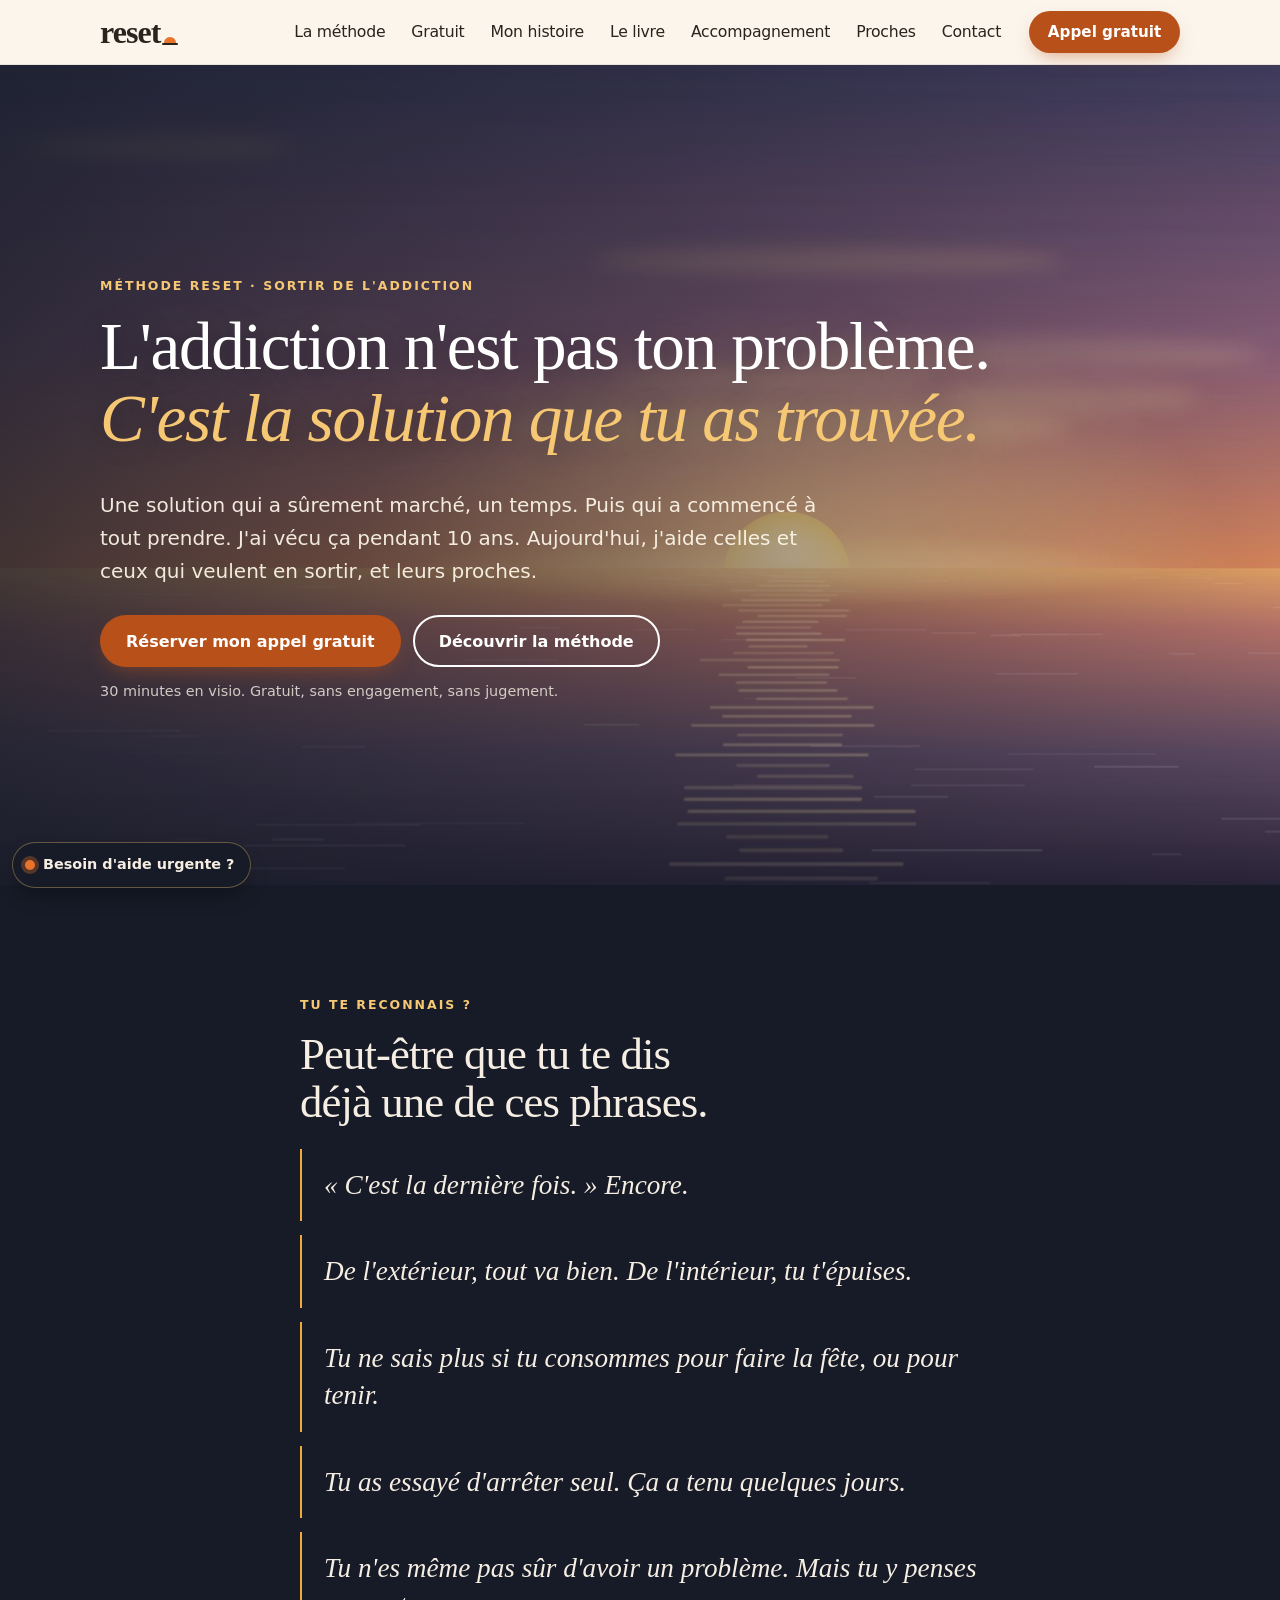
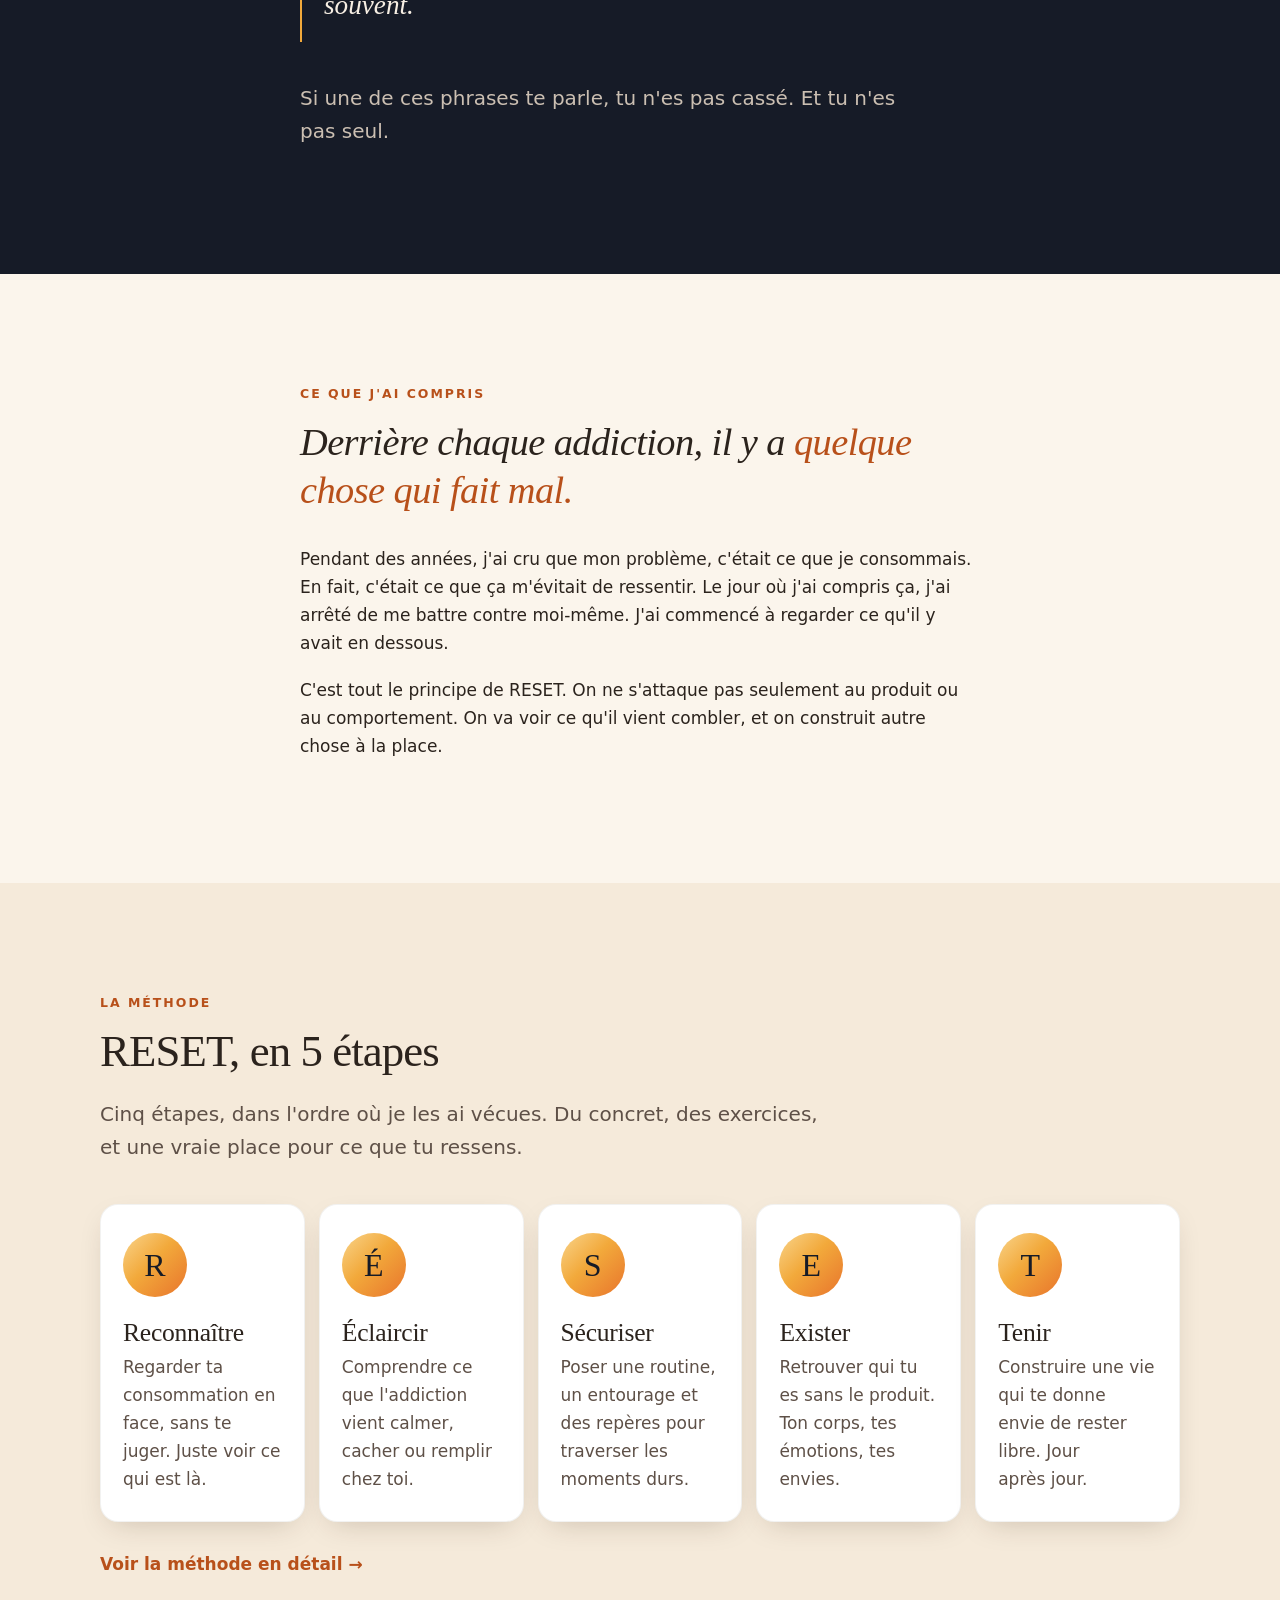
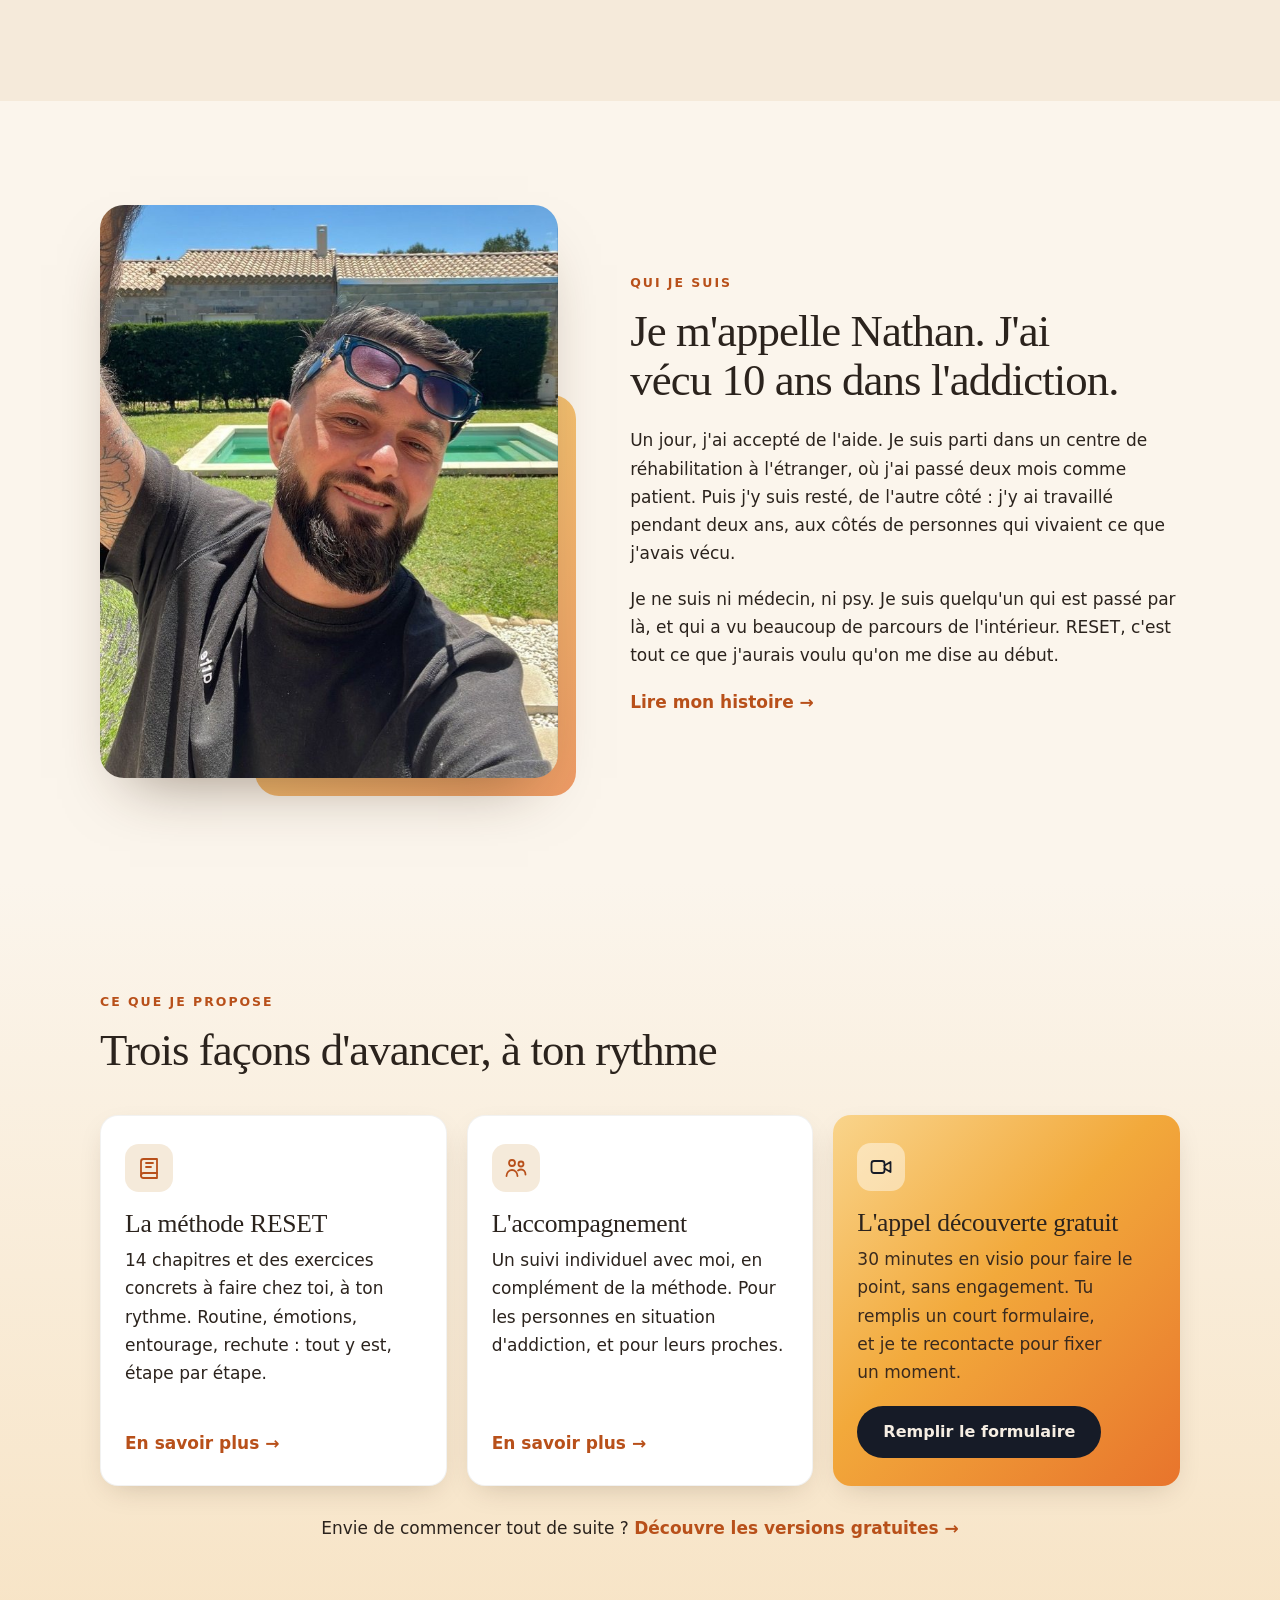
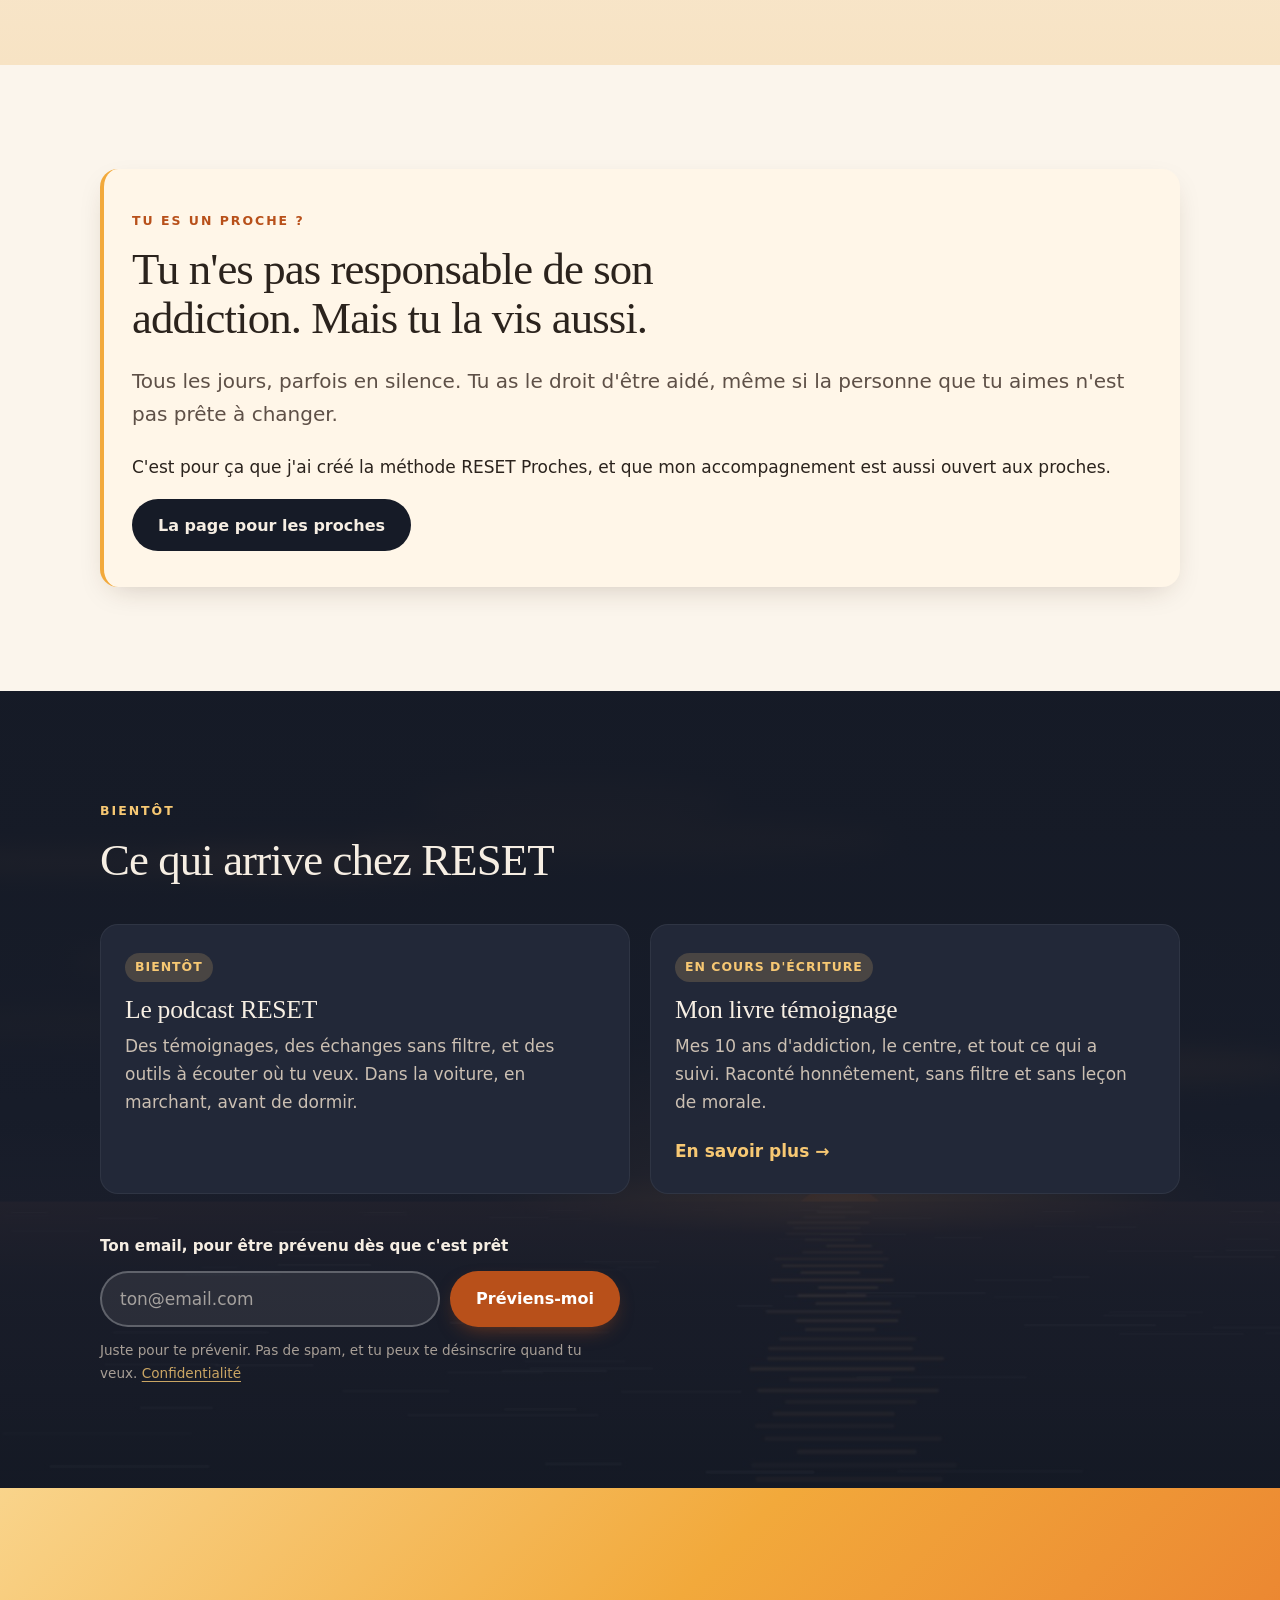
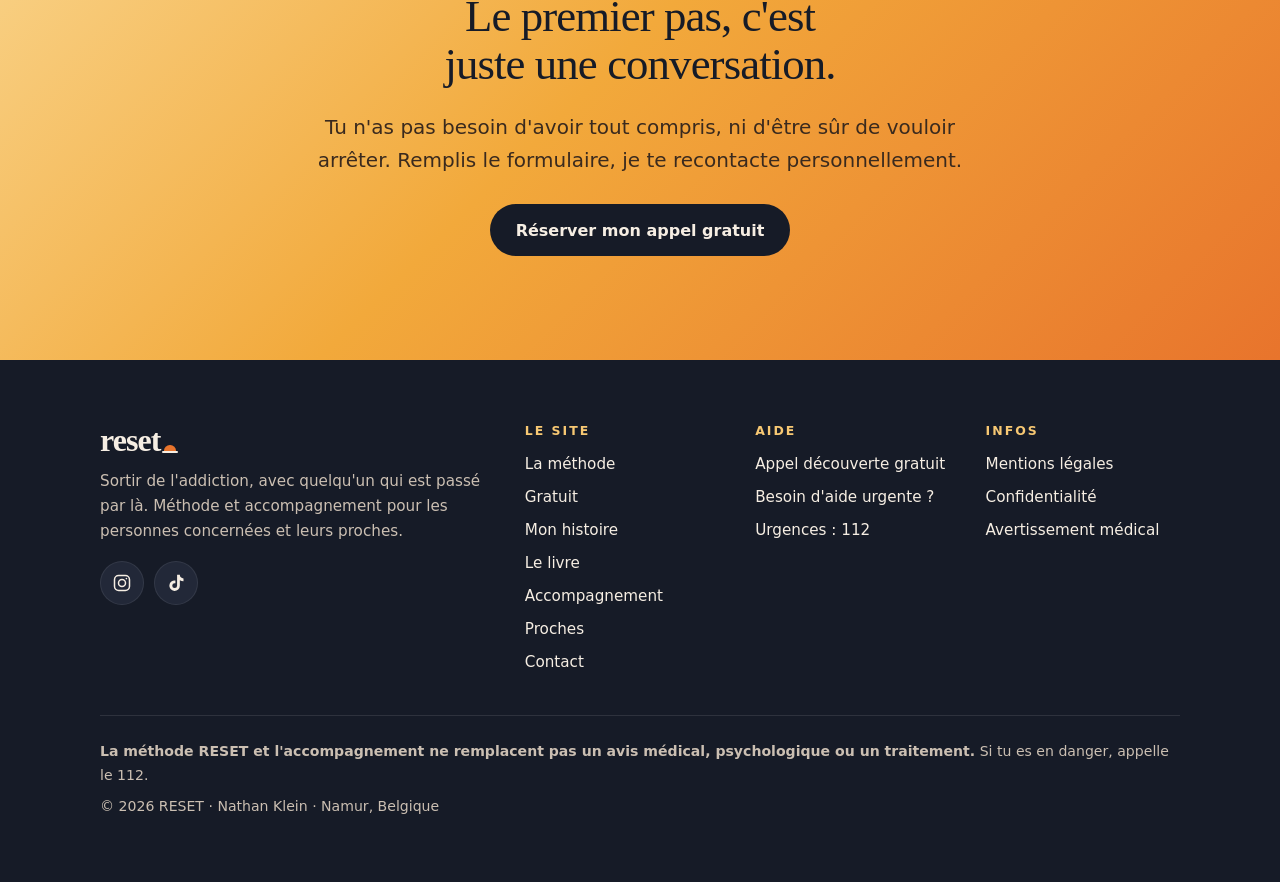
==== index.html @ cf719e4c "Session privée : visio, gratuit et communauté WhatsApp - Badges rassurants : en visio, 100 % gratuit" ====
<!doctype html>
<html lang="fr">
<head>
  <meta charset="utf-8">
  <meta name="viewport" content="width=device-width, initial-scale=1">
  <title>RESET | Sortir de l'addiction avec quelqu'un qui est passé par là</title>
  <meta name="description" content="RESET, une méthode concrète et humaine en 5 étapes pour sortir de l'addiction ou reprendre le contrôle. Accompagnement individuel en Belgique et en visio. Appel découverte gratuit.">
  <link rel="canonical" href="https://resetlibre.be/">
  <link rel="alternate" hreflang="fr" href="https://resetlibre.be/">
  <!-- Version anglaise plus tard : <link rel="alternate" hreflang="en" href="https://resetlibre.be/en/"> -->
  <meta property="og:type" content="website">
  <meta property="og:locale" content="fr_BE">
  <meta property="og:site_name" content="RESET">
  <meta property="og:title" content="RESET | Sortir de l'addiction avec quelqu'un qui est passé par là">
  <meta property="og:description" content="RESET, une méthode concrète et humaine en 5 étapes pour sortir de l'addiction ou reprendre le contrôle. Accompagnement individuel en Belgique et en visio. Appel découverte gratuit.">
  <meta property="og:url" content="https://resetlibre.be/">
  <meta property="og:image" content="https://resetlibre.be/assets/img/og-image.jpg">
  <meta name="twitter:card" content="summary_large_image">
  <meta name="theme-color" content="#161B27">
  <link rel="icon" href="/assets/img/favicon.svg" type="image/svg+xml">
  <link rel="preload" href="/assets/fonts/fraunces-latin-full-normal.woff2" as="font" type="font/woff2" crossorigin>
  <link rel="stylesheet" href="/assets/css/style.css">
  <script type="application/ld+json">{"@context": "https://schema.org", "@type": "ProfessionalService", "name": "RESET", "description": "Méthode et accompagnement pour sortir de l'addiction, pour les personnes concernées et leurs proches.", "url": "https://resetlibre.be/", "image": "https://resetlibre.be/assets/img/og-image.jpg", "areaServed": "BE", "founder": {"@type": "Person", "name": "Nathan"}, "sameAs": ["https://www.instagram.com/reset.libre/", "https://www.tiktok.com/@reset.libre"]}</script>
</head>
<body>
<a class="skip-link" href="#contenu">Aller au contenu</a>
<header class="site-header">
  <div class="container header-inner">
    <a class="logo" href="/" aria-label="RESET, retour à l'accueil"><span class="logo-word">reset</span><span class="logo-sun" aria-hidden="true"></span></a>
    <button class="nav-toggle" type="button" aria-expanded="false" aria-controls="menu"><span class="nav-toggle-bar"></span><span class="sr-only">Ouvrir le menu</span></button>
    <nav id="menu" class="site-nav" aria-label="Menu principal">
      <ul>
        <li><a href="/methode/">La méthode</a></li>
        <li><a href="/gratuit/">Gratuit</a></li>
        <li><a href="/mon-histoire/">Mon histoire</a></li>
        <li><a href="/livre/">Le livre</a></li>
        <li><a href="/accompagnement/">Accompagnement</a></li>
        <li><a href="/proches/">Proches</a></li>
        <li><a href="/contact/">Contact</a></li>
      </ul>
      <a class="btn btn-primary btn-sm" href="https://tally.so/r/44M0qY" target="_blank" rel="noopener">Appel gratuit</a>
    </nav>
  </div>
</header>
<main id="contenu">
<section class="hero">
  <div class="container">
    <span class="eyebrow">Méthode RESET · Sortir de l'addiction</span>
    <h1>L'addiction n'est pas ton problème. <em>C'est la solution que tu as trouvée.</em></h1>
    <p class="lead">Une solution qui a sûrement marché, un temps. Puis qui a commencé à tout prendre. J'ai vécu ça pendant 10 ans. Aujourd'hui, j'aide celles et ceux qui veulent en sortir, et leurs proches.</p>
    <div class="btn-row">
      <a class="btn btn-primary" href="https://tally.so/r/44M0qY" target="_blank" rel="noopener">Réserver mon appel gratuit</a>
      <a class="btn btn-ghost" href="/methode/">Découvrir la méthode</a>
    </div>
    <p class="btn-note">30 minutes en visio. Gratuit, sans engagement, sans jugement.</p>
  </div>
</section>

<!-- SESSION PRIVÉE (temporaire) : se masque toute seule après la date indiquée dans data-expires -->
<section class="section event" id="session-privee" data-expires="2026-10-08T23:00:00+02:00">
  <div class="container event-inner">
    <div class="event-date">
      <span class="event-day">Jeudi</span>
      <span class="event-num">8</span>
      <span class="event-month">octobre</span>
      <span class="event-hour">20h</span>
    </div>
    <div>
      <span class="eyebrow">Session privée RESET</span>
      <h2>Une soirée pour parler vrai de l'addiction.</h2>
      <p class="lead">Je t'invite à une session privée, en visio. Je te raconte mon histoire, sans filtre, et je te présente les grandes lignes de la méthode RESET.</p>
      <ul class="event-perks" aria-label="Infos pratiques">
        <li>En visio</li>
        <li>100 % gratuit</li>
        <li>Caméra pas obligatoire</li>
        <li>Pas obligé de parler</li>
        <li>Aucune carte bancaire</li>
      </ul>
      <ul class="check-list">
        <li>Mon parcours : 10 ans d'addiction, et le chemin pour en sortir</li>
        <li>Les grandes lignes de la méthode RESET</li>
        <li>Des témoignages</li>
        <li>Un temps de questions-réponses : tu demandes ce que tu veux</li>
      </ul>
      <p class="event-for">Pour les personnes en situation d'addiction, ou qui se posent des questions sur leur consommation.</p>
      <div class="btn-row"><a class="btn btn-primary" href="https://tally.so/r/81Oz7Y" target="_blank" rel="noopener">Je m'inscris à la session</a></div>
      <p class="btn-note">Dès ton inscription, tu reçois toutes les infos par email, avec le lien pour rejoindre la communauté WhatsApp RESET.</p>
      <p class="event-whatsapp"><strong>Important :</strong> rejoins la communauté WhatsApp. C'est là que tout se passe, pour ne rien manquer de la session.</p>
    </div>
  </div>
</section>

<section class="section section--dark">
  <div class="container narrow">
    <span class="eyebrow">Tu te reconnais ?</span>
    <h2>Peut-être que tu te dis déjà une de ces phrases.</h2>
    <ul class="echoes">
      <li>« C'est la dernière fois. » Encore.</li>
      <li>De l'extérieur, tout va bien. De l'intérieur, tu t'épuises.</li>
      <li>Tu ne sais plus si tu consommes pour faire la fête, ou pour tenir.</li>
      <li>Tu as essayé d'arrêter seul. Ça a tenu quelques jours.</li>
      <li>Tu n'es même pas sûr d'avoir un problème. Mais tu y penses souvent.</li>
    </ul>
    <p class="lead">Si une de ces phrases te parle, tu n'es pas cassé. Et tu n'es pas seul.</p>
  </div>
</section>

<section class="section">
  <div class="container narrow">
    <span class="eyebrow">Ce que j'ai compris</span>
    <p class="big-quote">Derrière chaque addiction, il y a <strong>quelque chose qui fait mal.</strong></p>
    <p>Pendant des années, j'ai cru que mon problème, c'était ce que je consommais. En fait, c'était ce que ça m'évitait de ressentir. Le jour où j'ai compris ça, j'ai arrêté de me battre contre moi-même. J'ai commencé à regarder ce qu'il y avait en dessous.</p>
    <p>C'est tout le principe de RESET. On ne s'attaque pas seulement au produit ou au comportement. On va voir ce qu'il vient combler, et on construit autre chose à la place.</p>
  </div>
</section>

<section class="section section--sand">
  <div class="container">
    <div class="section-head">
      <span class="eyebrow">La méthode</span>
      <h2>RESET, en 5 étapes</h2>
      <p class="lead">Cinq étapes, dans l'ordre où je les ai vécues. Du concret, des exercices, et une vraie place pour ce que tu ressens.</p>
    </div>
    <ol class="steps">
      <li class="step"><span class="step-letter" aria-hidden="true">R</span><div><h3>Reconnaître</h3><p>Regarder ta consommation en face, sans te juger. Juste voir ce qui est là.</p></div></li>
      <li class="step"><span class="step-letter" aria-hidden="true">É</span><div><h3>Éclaircir</h3><p>Comprendre ce que l'addiction vient calmer, cacher ou remplir chez toi.</p></div></li>
      <li class="step"><span class="step-letter" aria-hidden="true">S</span><div><h3>Sécuriser</h3><p>Poser une routine, un entourage et des repères pour traverser les moments durs.</p></div></li>
      <li class="step"><span class="step-letter" aria-hidden="true">E</span><div><h3>Exister</h3><p>Retrouver qui tu es sans le produit. Ton corps, tes émotions, tes envies.</p></div></li>
      <li class="step"><span class="step-letter" aria-hidden="true">T</span><div><h3>Tenir</h3><p>Construire une vie qui te donne envie de rester libre. Jour après jour.</p></div></li>
    </ol>
    <p style="margin-top:28px"><a class="link-arrow" href="/methode/">Voir la méthode en détail</a></p>
  </div>
</section>

<section class="section">
  <div class="container split">
    <div class="split-media split-media--sun">
      <img src="/assets/img/photos/nathan-accueil.jpg" alt="Portrait de Nathan, fondateur de la méthode RESET" width="665" height="831" loading="lazy">
    </div>
    <div>
      <span class="eyebrow">Qui je suis</span>
      <h2>Je m'appelle Nathan. J'ai vécu 10 ans dans l'addiction.</h2>
      <p>Un jour, j'ai accepté de l'aide. Je suis parti dans un centre de réhabilitation à l'étranger, où j'ai passé deux mois comme patient. Puis j'y suis resté, de l'autre côté : j'y ai travaillé pendant deux ans, aux côtés de personnes qui vivaient ce que j'avais vécu.</p>
      <p>Je ne suis ni médecin, ni psy. Je suis quelqu'un qui est passé par là, et qui a vu beaucoup de parcours de l'intérieur. RESET, c'est tout ce que j'aurais voulu qu'on me dise au début.</p>
      <a class="link-arrow" href="/mon-histoire/">Lire mon histoire</a>
    </div>
  </div>
</section>

<section class="section section--soft">
  <div class="container">
    <div class="section-head">
      <span class="eyebrow">Ce que je propose</span>
      <h2>Trois façons d'avancer, à ton rythme</h2>
    </div>
    <div class="grid grid-3">
      <article class="card">
        <div class="card-icon"><svg viewBox="0 0 24 24" fill="none" stroke="currentColor" stroke-width="1.8" stroke-linecap="round" stroke-linejoin="round" aria-hidden="true"><path d="M4 19.5A2.5 2.5 0 0 1 6.5 17H20V3H6.5A2.5 2.5 0 0 0 4 5.5z"/><path d="M4 19.5A2.5 2.5 0 0 0 6.5 22H20v-5"/><path d="M9 7h7M9 11h5"/></svg></div>
        <h3>La méthode RESET</h3>
        <p>14 chapitres et des exercices concrets à faire chez toi, à ton rythme. Routine, émotions, entourage, rechute : tout y est, étape par étape.</p>
        <a class="link-arrow" href="/accompagnement/#methode">En savoir plus</a>
      </article>
      <article class="card">
        <div class="card-icon"><svg viewBox="0 0 24 24" fill="none" stroke="currentColor" stroke-width="1.8" stroke-linecap="round" stroke-linejoin="round" aria-hidden="true"><circle cx="8" cy="7" r="3"/><circle cx="17" cy="8" r="2.5"/><path d="M2.5 20c0-3.3 2.5-6 5.5-6s5.5 2.7 5.5 6"/><path d="M14 14.5c.9-.6 1.9-1 3-1 2.5 0 4.5 2.2 4.5 5"/></svg></div>
        <h3>L'accompagnement</h3>
        <p>Un suivi individuel avec moi, en complément de la méthode. Pour les personnes en situation d'addiction, et pour leurs proches.</p>
        <a class="link-arrow" href="/accompagnement/#accompagnement">En savoir plus</a>
      </article>
      <article class="card card--sun">
        <div class="card-icon"><svg viewBox="0 0 24 24" fill="none" stroke="currentColor" stroke-width="1.8" stroke-linecap="round" stroke-linejoin="round" aria-hidden="true"><rect x="2.5" y="6" width="13" height="12" rx="2.5"/><path d="M15.5 10.5 21.5 7v10l-6-3.5"/></svg></div>
        <h3>L'appel découverte gratuit</h3>
        <p>30 minutes en visio pour faire le point, sans engagement. Tu remplis un court formulaire, et je te recontacte pour fixer un moment.</p>
        <a class="btn btn-dark" href="https://tally.so/r/44M0qY" target="_blank" rel="noopener">Remplir le formulaire</a>
      </article>
    </div>
    <p style="margin-top:28px;text-align:center">Envie de commencer tout de suite ? <a class="link-arrow" href="/gratuit/">Découvre les versions gratuites</a></p>
  </div>
</section>

<section class="section">
  <div class="container">
    <div class="notice notice--warm" style="padding:36px 28px">
      <span class="eyebrow">Tu es un proche ?</span>
      <h2>Tu n'es pas responsable de son addiction. Mais tu la vis aussi.</h2>
      <p class="lead">Tous les jours, parfois en silence. Tu as le droit d'être aidé, même si la personne que tu aimes n'est pas prête à changer.</p>
      <p>C'est pour ça que j'ai créé la méthode RESET Proches, et que mon accompagnement est aussi ouvert aux proches.</p>
      <div class="btn-row" style="margin-top:.6em">
        <a class="btn btn-dark" href="/proches/">La page pour les proches</a>
      </div>
    </div>
  </div>
</section>

<section class="section section--dark section--image" style="background-image:linear-gradient(180deg,rgba(22,27,39,.92),rgba(22,27,39,.8)),url('/assets/img/ocean-nuit.jpg')">
  <div class="container">
    <div class="section-head">
      <span class="eyebrow">Bientôt</span>
      <h2>Ce qui arrive chez RESET</h2>
    </div>
    <div class="grid grid-2" style="margin-bottom:40px">
      <article class="card card--dark">
        <span class="tag">Bientôt</span>
        <h3>Le podcast RESET</h3>
        <p>Des témoignages, des échanges sans filtre, et des outils à écouter où tu veux. Dans la voiture, en marchant, avant de dormir.</p>
      </article>
      <article class="card card--dark">
        <span class="tag">En cours d'écriture</span>
        <h3>Mon livre témoignage</h3>
        <p>Mes 10 ans d'addiction, le centre, et tout ce qui a suivi. Raconté honnêtement, sans filtre et sans leçon de morale.</p>
        <a class="link-arrow" href="/livre/">En savoir plus</a>
      </article>
    </div>
    <form class="notify-form" name="bientot" method="POST" action="/merci/" data-netlify="true" netlify-honeypot="bot-field">
  <input type="hidden" name="form-name" value="bientot">
  <input type="hidden" name="interet" value="podcast et livre">
  <p class="hidden-field"><label>Ne pas remplir : <input name="bot-field"></label></p>
  <label for="notify-email-accueil">Ton email, pour être prévenu dès que c'est prêt</label>
  <div class="notify-row">
    <input id="notify-email-accueil" type="email" name="email" required autocomplete="email" placeholder="ton@email.com">
    <button class="btn btn-primary" type="submit">Préviens-moi</button>
  </div>
  <p class="small">Juste pour te prévenir. Pas de spam, et tu peux te désinscrire quand tu veux. <a href="/confidentialite/">Confidentialité</a></p>
</form>
  </div>
</section>

<section class="section section--sun center">
  <div class="container narrow">
    <h2>Le premier pas, c'est juste une conversation.</h2>
    <p class="lead" style="color:#3A2A1E">Tu n'as pas besoin d'avoir tout compris, ni d'être sûr de vouloir arrêter. Remplis le formulaire, je te recontacte personnellement.</p>
    <div class="btn-row"><a class="btn btn-dark" href="https://tally.so/r/44M0qY" target="_blank" rel="noopener">Réserver mon appel gratuit</a></div>
  </div>
</section>
</main>
<footer class="site-footer">
  <div class="container">
    <div class="footer-grid">
      <div class="footer-brand">
        <a class="logo" href="/" aria-label="RESET, retour à l'accueil"><span class="logo-word">reset</span><span class="logo-sun" aria-hidden="true"></span></a>
        <p>Sortir de l'addiction, avec quelqu'un qui est passé par là. Méthode et accompagnement pour les personnes concernées et leurs proches.</p>
        <div class="socials">
          <a href="https://www.instagram.com/reset.libre/" target="_blank" rel="noopener" aria-label="RESET sur Instagram"><svg viewBox="0 0 24 24" aria-hidden="true" style="fill:none;stroke:currentColor;stroke-width:1.8"><rect x="3" y="3" width="18" height="18" rx="5"/><circle cx="12" cy="12" r="4.2"/><circle cx="17.3" cy="6.7" r="1" style="fill:currentColor;stroke:none"/></svg></a>
          <a href="https://www.tiktok.com/@reset.libre" target="_blank" rel="noopener" aria-label="RESET sur TikTok"><svg viewBox="0 0 24 24" aria-hidden="true" style="fill:currentColor"><path d="M16.6 2h-3.3v13.2a2.9 2.9 0 1 1-2.9-2.9c.3 0 .6 0 .9.1V9a6.3 6.3 0 1 0 5.3 6.2V8.6a8 8 0 0 0 4.4 1.3V6.6a4.4 4.4 0 0 1-4.4-4.6z"/></svg></a>
        </div>
      </div>
      <div>
        <h2>Le site</h2>
        <ul>
          <li><a href="/methode/">La méthode</a></li>
        <li><a href="/gratuit/">Gratuit</a></li>
          <li><a href="/mon-histoire/">Mon histoire</a></li>
        <li><a href="/livre/">Le livre</a></li>
          <li><a href="/accompagnement/">Accompagnement</a></li>
          <li><a href="/proches/">Proches</a></li>
          <li><a href="/contact/">Contact</a></li>
        </ul>
      </div>
      <div>
        <h2>Aide</h2>
        <ul>
          <li><a href="https://tally.so/r/44M0qY" target="_blank" rel="noopener">Appel découverte gratuit</a></li>
          <li><a href="/aide-urgente/">Besoin d'aide urgente ?</a></li>
          <li><a href="tel:112">Urgences : 112</a></li>
        </ul>
      </div>
      <div>
        <h2>Infos</h2>
        <ul>
          <li><a href="/mentions-legales/">Mentions légales</a></li>
          <li><a href="/confidentialite/">Confidentialité</a></li>
          <li><a href="/mentions-legales/#avertissement">Avertissement médical</a></li>
        </ul>
      </div>
    </div>
    <div class="footer-disclaimer">
      <p><strong>La méthode RESET et l'accompagnement ne remplacent pas un avis médical, psychologique ou un traitement.</strong> Si tu es en danger, appelle le 112.</p>
      <p>© 2026 RESET · Nathan Klein · Namur, Belgique</p>
    </div>
  </div>
</footer>
<a class="urgent-pill" href="/aide-urgente/" data-urgent><span class="dot" aria-hidden="true"></span>Besoin d'aide urgente ?</a>
<script src="/assets/js/main.js" defer></script>
</body>
</html>
---- assets/css/style.css ----
/* ==========================================================================
   RESET · Feuille de style
   Les couleurs et les polices se changent tout en haut, dans :root.
   ========================================================================== */

/* ---------- Polices (hébergées sur le site, pas de Google Fonts : mieux pour le RGPD) ---------- */
@font-face {
  font-family: "Fraunces";
  src: url("../fonts/fraunces-latin-full-normal.woff2") format("woff2");
  font-weight: 100 900; font-style: normal; font-display: swap;
}
@font-face {
  font-family: "Fraunces";
  src: url("../fonts/fraunces-latin-full-italic.woff2") format("woff2");
  font-weight: 100 900; font-style: italic; font-display: swap;
}
@font-face {
  font-family: "DM Sans";
  src: url("../fonts/dm-sans-latin-wght-normal.woff2") format("woff2");
  font-weight: 100 1000; font-style: normal; font-display: swap;
}

/* ---------- Couleurs et réglages ---------- */
:root {
  --cream: #FBF5EC;
  --cream-2: #F5EADA;
  --sand: #EBD7BC;
  --orange: #E8742C;
  --orange-deep: #B8501A;   /* orange foncé : liens et boutons (meilleur contraste) */
  --amber: #F2A93B;
  --gold: #F7C873;
  --night: #161B27;         /* sections sombres */
  --night-2: #222838;
  --ink: #2B231D;           /* texte principal, brun très foncé */
  --ink-soft: #5E5047;
  --on-dark: #F6EEE3;
  --on-dark-soft: #CBBFB2;

  --grad-sun: linear-gradient(135deg, #F9D48B 0%, #F2A93B 45%, #E8742C 100%);
  --grad-soft: linear-gradient(180deg, #FBF5EC 0%, #F7E3C4 100%);

  --serif: "Fraunces", Georgia, "Times New Roman", serif;
  --sans: "DM Sans", system-ui, -apple-system, "Segoe UI", Roboto, Arial, sans-serif;

  --radius: 18px;
  --radius-sm: 10px;
  --shadow: 0 10px 30px -12px rgba(60, 35, 15, .25);
  --container: 1120px;
  --gutter: 20px;
  --header-h: 64px;
}

/* ---------- Base ---------- */
*, *::before, *::after { box-sizing: border-box; }
html { -webkit-text-size-adjust: 100%; scroll-padding-top: calc(var(--header-h) + 12px); }
body {
  margin: 0;
  font-family: var(--sans);
  font-size: 1.0625rem;
  line-height: 1.65;
  color: var(--ink);
  background: var(--cream);
  -webkit-font-smoothing: antialiased;
  font-variant-numeric: lining-nums;
  overflow-x: hidden;
}
img { max-width: 100%; height: auto; display: block; }
[hidden] { display: none !important; }
a { color: var(--orange-deep); text-underline-offset: 3px; }
a:hover { color: var(--ink); }
:focus-visible { outline: 3px solid var(--amber); outline-offset: 3px; border-radius: 4px; }

h1, h2, h3 {
  font-family: var(--serif);
  font-weight: 450;
  font-optical-sizing: auto;
  font-variation-settings: "SOFT" 100;
  line-height: 1.08;
  letter-spacing: -.02em;
  margin: 0 0 .5em;
  text-wrap: balance;
  font-variant-numeric: lining-nums;
}
h1 { font-size: clamp(2.3rem, 7.6vw, 4.2rem); }
h2 { font-size: clamp(1.85rem, 5.2vw, 2.8rem); }
h3 { font-size: clamp(1.3rem, 3.2vw, 1.6rem); letter-spacing: -.01em; }
p { margin: 0 0 1.1em; text-wrap: pretty; }
ul { padding-left: 1.2em; }
em.serif, .serif-italic { font-family: var(--serif); font-style: italic; font-weight: 400; }

.sr-only {
  position: absolute !important; width: 1px; height: 1px; padding: 0; margin: -1px;
  overflow: hidden; clip: rect(0 0 0 0); white-space: nowrap; border: 0;
}
.skip-link {
  position: absolute; left: 12px; top: -60px; z-index: 200;
  background: var(--night); color: var(--on-dark); padding: 10px 16px; border-radius: 8px;
}
.skip-link:focus { top: 12px; }

.container { width: 100%; max-width: var(--container); margin: 0 auto; padding: 0 var(--gutter); }
.narrow { max-width: 720px; }

/* ---------- Boutons ---------- */
.btn {
  display: inline-flex; align-items: center; justify-content: center; gap: .5em;
  min-height: 52px; padding: .8em 1.5em;
  border-radius: 999px; border: 2px solid transparent;
  font: 600 1rem/1.2 var(--sans); text-decoration: none; text-align: center;
  cursor: pointer; transition: transform .15s ease, box-shadow .15s ease, background-color .15s ease;
}
.btn:hover { transform: translateY(-1px); }
.btn-primary { background: var(--orange-deep); color: #fff; box-shadow: 0 8px 20px -8px rgba(184, 80, 26, .6); }
.btn-primary:hover { background: #9E4314; color: #fff; }
.btn-light { background: var(--cream); color: var(--ink); }
.btn-light:hover { background: #fff; color: var(--ink); }
.btn-ghost { border-color: currentColor; color: inherit; background: transparent; }
.btn-ghost:hover { color: inherit; background: rgba(255, 255, 255, .12); }
.btn-dark { background: var(--night); color: var(--on-dark); }
.btn-dark:hover { background: #000; color: #fff; }
.btn-sm { min-height: 42px; padding: .55em 1.1em; font-size: .95rem; }
.btn-row { display: flex; flex-wrap: wrap; gap: 12px; margin-top: 1.6em; }
.btn-note { font-size: .9rem; margin-top: .9em; opacity: .85; }
.link-arrow { font-weight: 600; text-decoration: none; }
.link-arrow::after { content: " →"; }
.link-arrow:hover { text-decoration: underline; }

/* ---------- En-tête ---------- */
.site-header {
  position: sticky; top: 0; z-index: 100;
  border-bottom: 1px solid rgba(43, 35, 29, .08);
}
/* Le flou est posé sur un calque à part : sur l'en-tête lui-même, il empêcherait
   le menu mobile (position: fixed) de s'ouvrir en plein écran. */
.site-header::before {
  content: ""; position: absolute; inset: 0; z-index: -1;
  background: rgba(251, 245, 236, .92);
  backdrop-filter: saturate(1.4) blur(10px);
  -webkit-backdrop-filter: saturate(1.4) blur(10px);
}
.nav-open .site-header::before { background: var(--cream); }
.header-inner { display: flex; align-items: center; justify-content: space-between; height: var(--header-h); }
.logo {
  display: inline-flex; align-items: flex-end; gap: .06em;
  font-family: var(--serif); font-weight: 560; font-size: 2rem; line-height: 1;
  font-variation-settings: "SOFT" 100; letter-spacing: -.03em;
  color: var(--ink); text-decoration: none;
}
.logo-word { display: block; padding-bottom: .02em; }
/* Le soleil qui se lève, à la place du point : reset. */
.logo-sun {
  position: relative; display: block; width: .5em; height: .32em; margin-bottom: .11em;
}
.logo-sun::before {
  content: ""; position: absolute; left: .07em; right: .07em; bottom: .07em; height: .18em;
  background: var(--orange); border-radius: .18em .18em 0 0;
}
.logo-sun::after {
  content: ""; position: absolute; left: 0; right: 0; bottom: 0; height: .045em; min-height: 2px;
  background: currentColor; border-radius: 2px;
}
.logo:hover { color: var(--ink); }
.logo:hover .logo-sun::before { background: var(--amber); }

.nav-toggle {
  display: inline-flex; align-items: center; justify-content: center;
  width: 48px; height: 48px; margin-right: -8px;
  background: none; border: 0; cursor: pointer; color: var(--ink);
}
.nav-toggle-bar, .nav-toggle-bar::before, .nav-toggle-bar::after {
  display: block; width: 24px; height: 2px; background: currentColor; border-radius: 2px;
  transition: transform .2s ease, opacity .2s ease; position: relative;
}
.nav-toggle-bar::before, .nav-toggle-bar::after { content: ""; position: absolute; left: 0; }
.nav-toggle-bar::before { top: -7px; }
.nav-toggle-bar::after { top: 7px; }
.nav-open .nav-toggle-bar { background: transparent; }
.nav-open .nav-toggle-bar::before { transform: translateY(7px) rotate(45deg); }
.nav-open .nav-toggle-bar::after { transform: translateY(-7px) rotate(-45deg); }

.site-nav {
  position: fixed; inset: var(--header-h) 0 0 0;
  background: var(--cream);
  padding: 24px var(--gutter) 40px;
  display: none; flex-direction: column; gap: 24px;
  overflow-y: auto;
}
.nav-open .site-nav { display: flex; }
.nav-open { overflow: hidden; }
.site-nav ul { list-style: none; margin: 0; padding: 0; }
.site-nav li a {
  display: block; padding: 14px 0;
  font-family: var(--serif); font-size: 1.75rem; font-weight: 450; font-variation-settings: "SOFT" 100; letter-spacing: -.015em;
  color: var(--ink); text-decoration: none;
  border-bottom: 1px solid rgba(43, 35, 29, .08);
}
.site-nav li a[aria-current="page"] { color: var(--orange-deep); }
.site-nav .btn { align-self: flex-start; }

@media (min-width: 1100px) {
  .nav-toggle { display: none; }
  .site-nav {
    position: static; display: flex; flex-direction: row; align-items: center; gap: 28px;
    padding: 0; background: none; overflow: visible;
  }
  .site-nav ul { display: flex; gap: 26px; }
  .site-nav li a {
    padding: 6px 0; border: 0;
    font-family: var(--sans); font-size: .98rem; font-weight: 500;
  }
  .site-nav li a:hover, .site-nav li a[aria-current="page"] { color: var(--orange-deep); }
  .site-nav li a[aria-current="page"] { box-shadow: inset 0 -2px 0 var(--amber); }
  .nav-open { overflow: auto; }
}

/* ---------- Sections ---------- */
.section { padding: 72px 0; position: relative; }
.section--tight { padding: 48px 0; }
.section--sand { background: var(--cream-2); }
.section--soft { background: var(--grad-soft); }
.section--dark { background: var(--night); color: var(--on-dark); }
.section--dark a:not(.btn) { color: var(--gold); }
.section--dark .lead, .section--dark p { color: var(--on-dark-soft); }
.section--dark h2, .section--dark h3 { color: var(--on-dark); }
.section--sun { background: var(--grad-sun); color: var(--night); }
.section--sun p { color: #3A2A1E; }
.section--image { background-size: cover; background-position: center; }
@media (min-width: 768px) { .section { padding: 104px 0; } }

.eyebrow {
  display: inline-block; margin-bottom: 14px;
  font-size: .78rem; font-weight: 700; letter-spacing: .16em; text-transform: uppercase;
  color: var(--orange-deep);
}
.section--dark .eyebrow { color: var(--gold); }
.section--sun .eyebrow { color: var(--night); opacity: .75; }
.lead { font-size: 1.15rem; color: var(--ink-soft); }
@media (min-width: 768px) { .lead { font-size: 1.25rem; } }
.center { text-align: center; }
.center .btn-row { justify-content: center; }
.section-head { max-width: 720px; margin-bottom: 40px; }
.section-head.center { margin-left: auto; margin-right: auto; }

/* ---------- Accroche (hero) ---------- */
.hero {
  position: relative; color: #fff;
  min-height: min(92svh, 820px);
  display: flex; align-items: flex-end;
  padding: 120px 0 56px;
  background: #3B3A5C url("../img/lever-soleil-ocean.jpg") 62% center / cover no-repeat;
  isolation: isolate;
}
.hero::before {
  content: ""; position: absolute; inset: 0; z-index: -1;
  background: linear-gradient(180deg, rgba(22, 27, 39, .15) 0%, rgba(22, 27, 39, .35) 45%, rgba(22, 27, 39, .82) 100%);
}
.hero h1 { color: #fff; max-width: 14em; text-shadow: 0 2px 24px rgba(0, 0, 0, .25); }
.hero h1 em { font-style: italic; font-weight: 380; color: var(--gold); }
.hero .lead { color: rgba(255, 248, 236, .92); max-width: 36em; }
.hero .eyebrow { color: var(--gold); }
.hero .btn-note { color: rgba(255, 248, 236, .9); }
@media (min-width: 768px) {
  .hero { align-items: center; padding: 140px 0 100px; }
  .hero::before { background: linear-gradient(90deg, rgba(22, 27, 39, .78) 0%, rgba(22, 27, 39, .45) 50%, rgba(22, 27, 39, .05) 100%); }
}

/* En-tête des pages intérieures */
.page-hero {
  position: relative; isolation: isolate;
  padding: 88px 0 64px;
  background: var(--night) url("../img/coucher-soleil.jpg") center 70% / cover no-repeat;
  color: #fff;
}
.page-hero::before {
  content: ""; position: absolute; inset: 0; z-index: -1;
  background: linear-gradient(180deg, rgba(22, 27, 39, .55), rgba(22, 27, 39, .78));
}
.page-hero h1 { color: #fff; max-width: 16em; }
.page-hero .lead { color: rgba(255, 248, 236, .9); max-width: 38em; margin-bottom: 0; }
.page-hero .eyebrow { color: var(--gold); }
.page-hero--plain { background: var(--cream-2); color: var(--ink); }
.page-hero--plain::before { display: none; }
.page-hero--plain h1 { color: var(--ink); }
.page-hero--plain .lead { color: var(--ink-soft); }
.page-hero--plain .eyebrow { color: var(--orange-deep); }
@media (min-width: 768px) { .page-hero { padding: 140px 0 100px; } }

/* ---------- Grilles et cartes ---------- */
.grid { display: grid; gap: 20px; }
@media (min-width: 700px) { .grid-2 { grid-template-columns: repeat(2, 1fr); } .grid-3 { grid-template-columns: repeat(2, 1fr); } }
@media (min-width: 1000px) { .grid-3 { grid-template-columns: repeat(3, 1fr); } }

.card {
  background: #fff; border-radius: var(--radius); padding: 28px 24px;
  box-shadow: var(--shadow); border: 1px solid rgba(43, 35, 29, .06);
  display: flex; flex-direction: column;
}
.card h3 { margin-bottom: .35em; }
.card p:last-of-type { margin-bottom: 1.2em; }
.card .link-arrow, .card .btn { margin-top: auto; align-self: flex-start; }
.card--sun { background: var(--grad-sun); border: 0; }
.card--sun p { color: #3A2A1E; }
.card--dark { background: var(--night-2); color: var(--on-dark); border-color: rgba(255, 255, 255, .06); box-shadow: none; }
.card--dark p { color: var(--on-dark-soft); }
.card-icon {
  width: 48px; height: 48px; border-radius: 14px; margin-bottom: 18px;
  display: grid; place-items: center;
  background: var(--cream-2); color: var(--orange-deep);
}
.card--sun .card-icon { background: rgba(255, 255, 255, .45); color: var(--night); }
.card-icon svg { width: 24px; height: 24px; }

/* ---------- Les 5 étapes ---------- */
.steps { list-style: none; margin: 0; padding: 0; display: grid; gap: 14px; }
.step {
  display: grid; grid-template-columns: 64px 1fr; gap: 18px; align-items: start;
  background: #fff; border-radius: var(--radius); padding: 22px 20px;
  border: 1px solid rgba(43, 35, 29, .06); box-shadow: var(--shadow);
}
.step-letter {
  width: 64px; height: 64px; border-radius: 50%;
  display: grid; place-items: center;
  font-family: var(--serif); font-size: 2rem; font-weight: 500; line-height: 1; font-variation-settings: "SOFT" 100;
  color: var(--night); background: var(--grad-sun);
}
.step h3 { margin: 4px 0 .25em; }
.step p { margin: 0; color: var(--ink-soft); }
@media (min-width: 1000px) {
  .steps { grid-template-columns: repeat(5, 1fr); }
  .step { grid-template-columns: 1fr; text-align: left; padding: 28px 22px; }
}

/* Détail d'une étape (page Méthode) */
.step-detail { display: grid; gap: 28px; }
.step-detail + .step-detail { margin-top: 72px; }
.step-detail .step-letter { width: 88px; height: 88px; font-size: 3rem; }
.step-detail h2 { margin-bottom: .3em; }
.step-detail .tagline { font-family: var(--serif); font-style: italic; font-weight: 400; font-size: 1.3rem; color: var(--orange-deep); margin-bottom: 1em; }
.step-detail .box { background: #fff; border-radius: var(--radius); padding: 24px; box-shadow: var(--shadow); }
.step-detail .box h3 { font-family: var(--sans); font-size: .8rem; font-weight: 700; letter-spacing: .14em; text-transform: uppercase; color: var(--orange-deep); }
@media (min-width: 900px) { .step-detail { grid-template-columns: 110px 1fr 1fr; align-items: start; } }

.check-list { list-style: none; padding: 0; margin: 0; }
.check-list li { position: relative; padding-left: 30px; margin-bottom: .7em; }
.check-list li::before {
  content: ""; position: absolute; left: 0; top: .5em;
  width: 16px; height: 16px; border-radius: 50%;
  background: var(--grad-sun);
}
.section--dark .check-list li { color: var(--on-dark); }

/* ---------- Bloc image + texte ---------- */
.split { display: grid; gap: 36px; align-items: center; }
.split-media img {
  width: 100%; aspect-ratio: 4 / 5; object-fit: cover;
  border-radius: 24px; box-shadow: 0 30px 60px -30px rgba(60, 35, 15, .5);
}
.split-media--sun { position: relative; }
.split-media--sun::before {
  content: ""; position: absolute; z-index: -1; inset: auto -18px -18px auto;
  width: 70%; height: 70%; border-radius: 24px; background: var(--grad-sun); opacity: .7;
}
.split-media { position: relative; isolation: isolate; max-width: 460px; }
@media (min-width: 900px) {
  .split { grid-template-columns: 5fr 6fr; gap: 72px; }
  .split--reverse .split-media { order: 2; }
}

/* ---------- Phrases "Tu te reconnais ?" ---------- */
.echoes { list-style: none; padding: 0; margin: 0 0 40px; display: grid; gap: 14px; }
.echoes li {
  font-family: var(--serif); font-size: clamp(1.3rem, 4vw, 1.7rem); font-style: italic; font-weight: 380; line-height: 1.35;
  color: var(--on-dark); padding: 18px 0 18px 22px; border-left: 2px solid var(--amber);
}
.section--sand .echoes li { color: var(--ink); }

/* ---------- Citation / grand message ---------- */
.big-quote {
  font-family: var(--serif); font-weight: 380; font-style: italic;
  font-size: clamp(1.6rem, 4.6vw, 2.4rem); line-height: 1.25; letter-spacing: -.015em; margin: 0 0 .8em;
  color: var(--ink);
}
.big-quote strong { font-weight: 450; color: var(--orange-deep); }

/* ---------- Étapes numérotées (appel découverte) ---------- */
.numbered { counter-reset: n; list-style: none; padding: 0; margin: 0; display: grid; gap: 16px; }
.numbered li { counter-increment: n; position: relative; padding-left: 58px; min-height: 42px; }
.numbered li::before {
  content: counter(n); position: absolute; left: 0; top: -2px;
  width: 42px; height: 42px; border-radius: 50%;
  display: grid; place-items: center;
  font-family: var(--serif); font-size: 1.3rem; font-weight: 500;
  background: var(--night); color: var(--gold);
}
.numbered strong { display: block; }
.section--sun .numbered li::before { background: var(--night); }

/* ---------- FAQ ---------- */
.faq details {
  background: #fff; border-radius: var(--radius-sm); padding: 0 20px;
  border: 1px solid rgba(43, 35, 29, .08); margin-bottom: 10px;
}
.faq summary {
  cursor: pointer; list-style: none; padding: 18px 28px 18px 0; position: relative;
  font-weight: 600;
}
.faq summary::-webkit-details-marker { display: none; }
.faq summary::after { content: "+"; position: absolute; right: 0; top: 14px; font-size: 1.4rem; color: var(--orange-deep); }
.faq details[open] summary::after { content: "−"; }
.faq details p { color: var(--ink-soft); }

/* ---------- Encadrés ---------- */
.notice {
  border-radius: var(--radius); padding: 22px 22px 22px 24px;
  background: #fff; border-left: 4px solid var(--amber);
  box-shadow: var(--shadow);
}
.notice p:last-child { margin-bottom: 0; }
.notice--warm { background: #FFF6E8; }
.section--dark .notice { background: var(--night-2); color: var(--on-dark); box-shadow: none; }

/* ---------- Formulaire "Préviens-moi" ---------- */
.notify-form { display: grid; gap: 12px; max-width: 520px; margin-top: 8px; }
.notify-form label { font-weight: 600; font-size: .95rem; }
.notify-row { display: flex; flex-direction: column; gap: 10px; }
.notify-form input[type="email"] {
  width: 100%; min-height: 52px; padding: 12px 18px; border-radius: 999px;
  border: 2px solid rgba(255, 255, 255, .25); background: rgba(255, 255, 255, .08);
  color: inherit; font: inherit;
}
.notify-form input[type="email"]::placeholder { color: rgba(246, 238, 227, .6); }
.notify-form input[type="email"]:focus { outline: none; border-color: var(--gold); }
.notify-form .small { font-size: .85rem; opacity: .8; margin: 0; }
.section--sand .notify-form input[type="email"], .section--soft .notify-form input[type="email"] {
  border-color: rgba(43, 35, 29, .2); background: #fff;
}
.section--sand .notify-form input[type="email"]::placeholder { color: #8A7C70; }
.hidden-field { display: none; }
@media (min-width: 560px) { .notify-row { flex-direction: row; } .notify-row .btn { flex-shrink: 0; } }

/* ---------- Numéros d'aide ---------- */
.help-list { list-style: none; padding: 0; margin: 0; display: grid; gap: 12px; }
.help-item {
  display: grid; grid-template-columns: 1fr; gap: 10px 14px; align-items: center;
  background: #fff; border-radius: var(--radius-sm); padding: 16px 18px;
  border: 1px solid rgba(43, 35, 29, .08);
}
.help-item strong { display: block; }
.help-item span { font-size: .92rem; color: var(--ink-soft); display: block; }
.help-item a.tel {
  font-weight: 700; font-size: 1.1rem; white-space: nowrap; text-decoration: none;
  background: var(--night); color: var(--gold); padding: 10px 14px; border-radius: 999px;
}
.help-item a.tel:hover { background: #000; }
.help-item a.tel { justify-self: start; }
@media (min-width: 520px) { .help-item { grid-template-columns: 1fr auto; } .help-item a.tel { justify-self: end; } }
.help-group + .help-group { margin-top: 32px; }
.help-group h3 { font-size: clamp(1.35rem, 4vw, 1.6rem); }
.country > h2 { font-size: clamp(2rem, 6vw, 2.6rem); margin-bottom: .8em; }
.country + .country { margin-top: 64px; padding-top: 48px; border-top: 1px solid rgba(43, 35, 29, .12); }
.country-nav { display: flex; flex-wrap: wrap; align-items: center; gap: 10px; margin-bottom: 40px; font-weight: 600; }
.country-nav a { padding: 8px 16px; border-radius: 999px; background: var(--cream-2); text-decoration: none; color: var(--ink); }
.country-nav a:hover { background: var(--sand); }

/* Onglets Belgique / France dans la fenêtre d'aide urgente */
.country-tabs { display: flex; gap: 8px; margin: 0 0 16px; }
.country-tabs button {
  flex: 1; min-height: 44px; border-radius: 999px; cursor: pointer;
  border: 2px solid var(--night); background: transparent; color: var(--night);
  font: 600 .95rem var(--sans);
}
.country-tabs button[aria-selected="true"] { background: var(--night); color: var(--gold); }

/* Bouton flottant "Besoin d'aide urgente ?" */
.urgent-pill {
  position: fixed; left: 12px; bottom: 12px; z-index: 90;
  display: inline-flex; align-items: center; gap: 8px;
  padding: 10px 16px 10px 12px; min-height: 44px; border-radius: 999px;
  background: var(--night); color: var(--on-dark); text-decoration: none;
  font-size: .9rem; font-weight: 600;
  box-shadow: 0 10px 24px -8px rgba(0, 0, 0, .45);
  border: 1px solid rgba(247, 200, 115, .35);
}
.urgent-pill:hover { color: #fff; background: #000; }
.urgent-pill .dot { width: 10px; height: 10px; border-radius: 50%; background: var(--orange); box-shadow: 0 0 0 4px rgba(232, 116, 44, .3); }

.urgent-dialog {
  width: min(560px, calc(100% - 24px)); max-height: calc(100svh - 24px);
  border: 0; border-radius: 22px; padding: 0; background: var(--cream); color: var(--ink);
  box-shadow: 0 30px 80px rgba(0, 0, 0, .4);
}
.urgent-dialog::backdrop { background: rgba(22, 27, 39, .7); }
.urgent-dialog .inner { padding: 26px 22px 22px; }
.urgent-dialog h2 { font-size: 2rem; margin-right: 40px; }
.urgent-dialog .close {
  position: absolute; right: 12px; top: 12px; width: 44px; height: 44px;
  border: 0; border-radius: 50%; background: var(--cream-2); cursor: pointer; font-size: 1.4rem; color: var(--ink);
}

/* ---------- Événement temporaire (session privée) ---------- */
.event {
  background: radial-gradient(120% 90% at 85% 10%, rgba(242, 169, 59, .28), transparent 60%), var(--night);
  color: var(--on-dark);
}
.event h2 { color: var(--on-dark); }
.event .eyebrow { color: var(--gold); }
.event .lead, .event p { color: var(--on-dark-soft); }
.event .check-list li { color: var(--on-dark); }
.event-perks { list-style: none; padding: 0; margin: 4px 0 26px; display: flex; flex-wrap: wrap; gap: 8px; }
.event-perks li {
  padding: 7px 14px; border-radius: 999px; font-size: .9rem; font-weight: 600;
  background: rgba(247, 200, 115, .12); border: 1px solid rgba(247, 200, 115, .35); color: var(--gold);
}
.event-whatsapp {
  margin-top: 16px; padding: 14px 16px; border-radius: 14px;
  background: rgba(37, 211, 102, .1); border: 1px solid rgba(37, 211, 102, .35);
  color: var(--on-dark) !important; font-size: .95rem;
}
.event-for { margin-top: 1.2em; font-weight: 600; color: var(--on-dark) !important; }
.event-inner { display: grid; gap: 32px; align-items: start; }
.event-date {
  display: grid; justify-items: center; align-content: center; gap: 2px;
  width: 150px; padding: 18px 12px; border-radius: 22px;
  background: var(--grad-sun); color: var(--night); text-align: center;
  box-shadow: 0 20px 50px -20px rgba(232, 116, 44, .7);
}
.event-day, .event-month { font-weight: 700; font-size: .8rem; letter-spacing: .14em; text-transform: uppercase; }
.event-num { font-family: var(--serif); font-size: 4rem; font-weight: 500; line-height: 1; font-variation-settings: "SOFT" 100; }
.event-hour { margin-top: 8px; padding: 4px 12px; border-radius: 999px; background: var(--night); color: var(--gold); font-weight: 700; font-size: .95rem; }
@media (min-width: 800px) { .event-inner { grid-template-columns: 190px 1fr; gap: 56px; } .event-date { width: 190px; padding: 26px 12px; } .event-num { font-size: 5rem; } }

/* ---------- Pied de page ---------- */
.site-footer { background: var(--night); color: var(--on-dark-soft); padding: 64px 0 96px; font-size: .95rem; }
.site-footer a { color: var(--on-dark); text-decoration: none; }
.site-footer a:hover { color: var(--gold); text-decoration: underline; }
.footer-grid { display: grid; gap: 36px; }
.footer-brand .logo { color: var(--on-dark); margin-bottom: 12px; }
.footer-brand p { max-width: 28em; }
.site-footer h2 { font-family: var(--sans); font-size: .78rem; font-weight: 700; letter-spacing: .16em; text-transform: uppercase; color: var(--gold); margin-bottom: 14px; }
.site-footer ul { list-style: none; padding: 0; margin: 0; display: grid; gap: 8px; }
.socials { display: flex; gap: 10px; margin-top: 4px; }
.socials a {
  width: 44px; height: 44px; border-radius: 50%; display: grid; place-items: center;
  background: var(--night-2); border: 1px solid rgba(255, 255, 255, .08);
}
.socials a:hover { background: var(--orange-deep); text-decoration: none; }
.socials svg { width: 20px; height: 20px; fill: var(--on-dark); }
.footer-disclaimer {
  margin-top: 40px; padding-top: 24px; border-top: 1px solid rgba(255, 255, 255, .1);
  font-size: .88rem; display: grid; gap: 8px;
}
.footer-disclaimer p { margin: 0; }
@media (min-width: 800px) { .footer-grid { grid-template-columns: 2fr 1fr 1fr 1fr; } .site-footer { padding-bottom: 64px; } }

/* ---------- Pages texte (légal) ---------- */
.prose { max-width: 760px; }
.prose h2 { font-size: clamp(1.6rem, 4.4vw, 2.1rem); margin-top: 1.6em; }
.prose h3 { font-family: var(--sans); font-size: 1.05rem; font-weight: 700; margin-top: 1.4em; }
.prose ul { margin: 0 0 1.1em; }
.prose li { margin-bottom: .4em; }
.todo { background: #FFE8C2; padding: 1px 6px; border-radius: 4px; font-weight: 600; }

/* ---------- Petits utilitaires ---------- */
.mt-0 { margin-top: 0; }
.mb-0 { margin-bottom: 0; }
.stack > * + * { margin-top: 20px; }
.tag { align-self: flex-start; display: inline-block; font-size: .78rem; font-weight: 700; letter-spacing: .08em; text-transform: uppercase; padding: 4px 10px; border-radius: 999px; background: rgba(247, 200, 115, .18); color: var(--gold); margin-bottom: 14px; }

@media (prefers-reduced-motion: reduce) {
  html { scroll-behavior: auto; }
  *, *::before, *::after { transition: none !important; animation: none !important; }
}
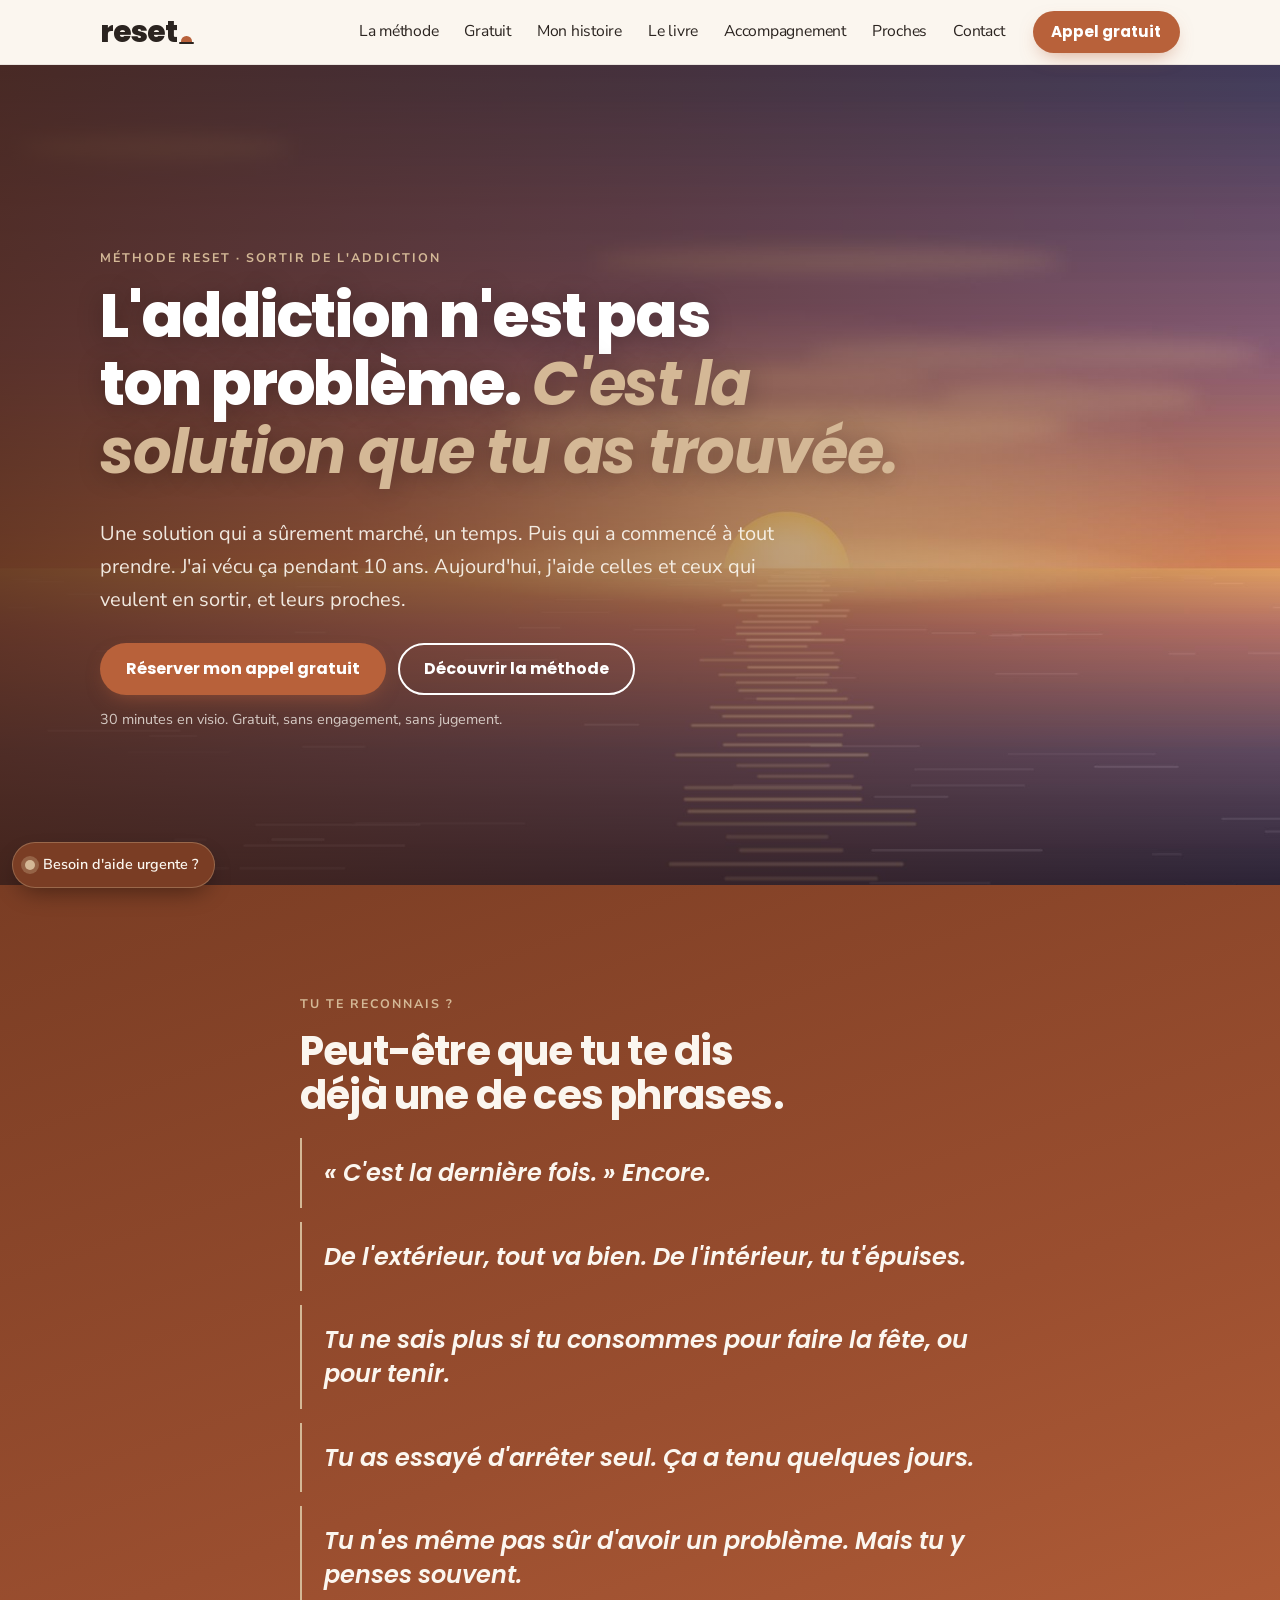
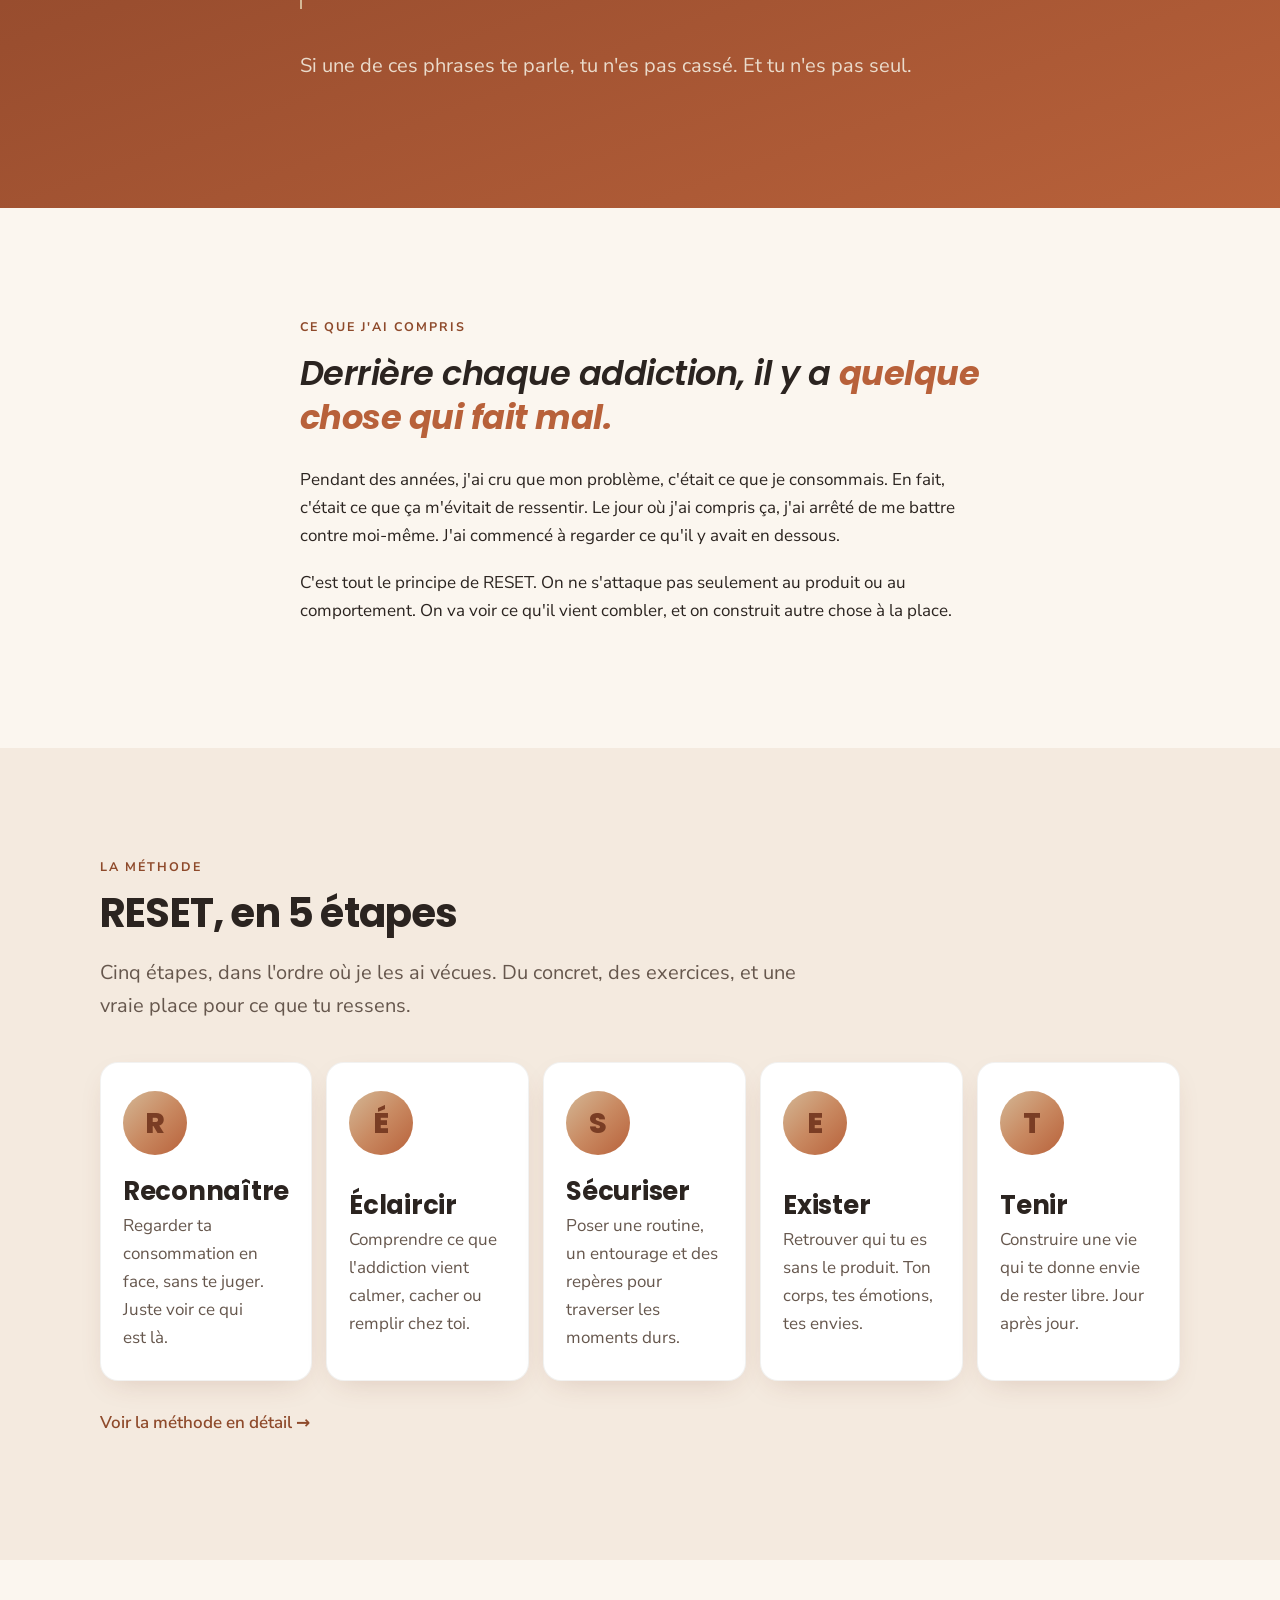
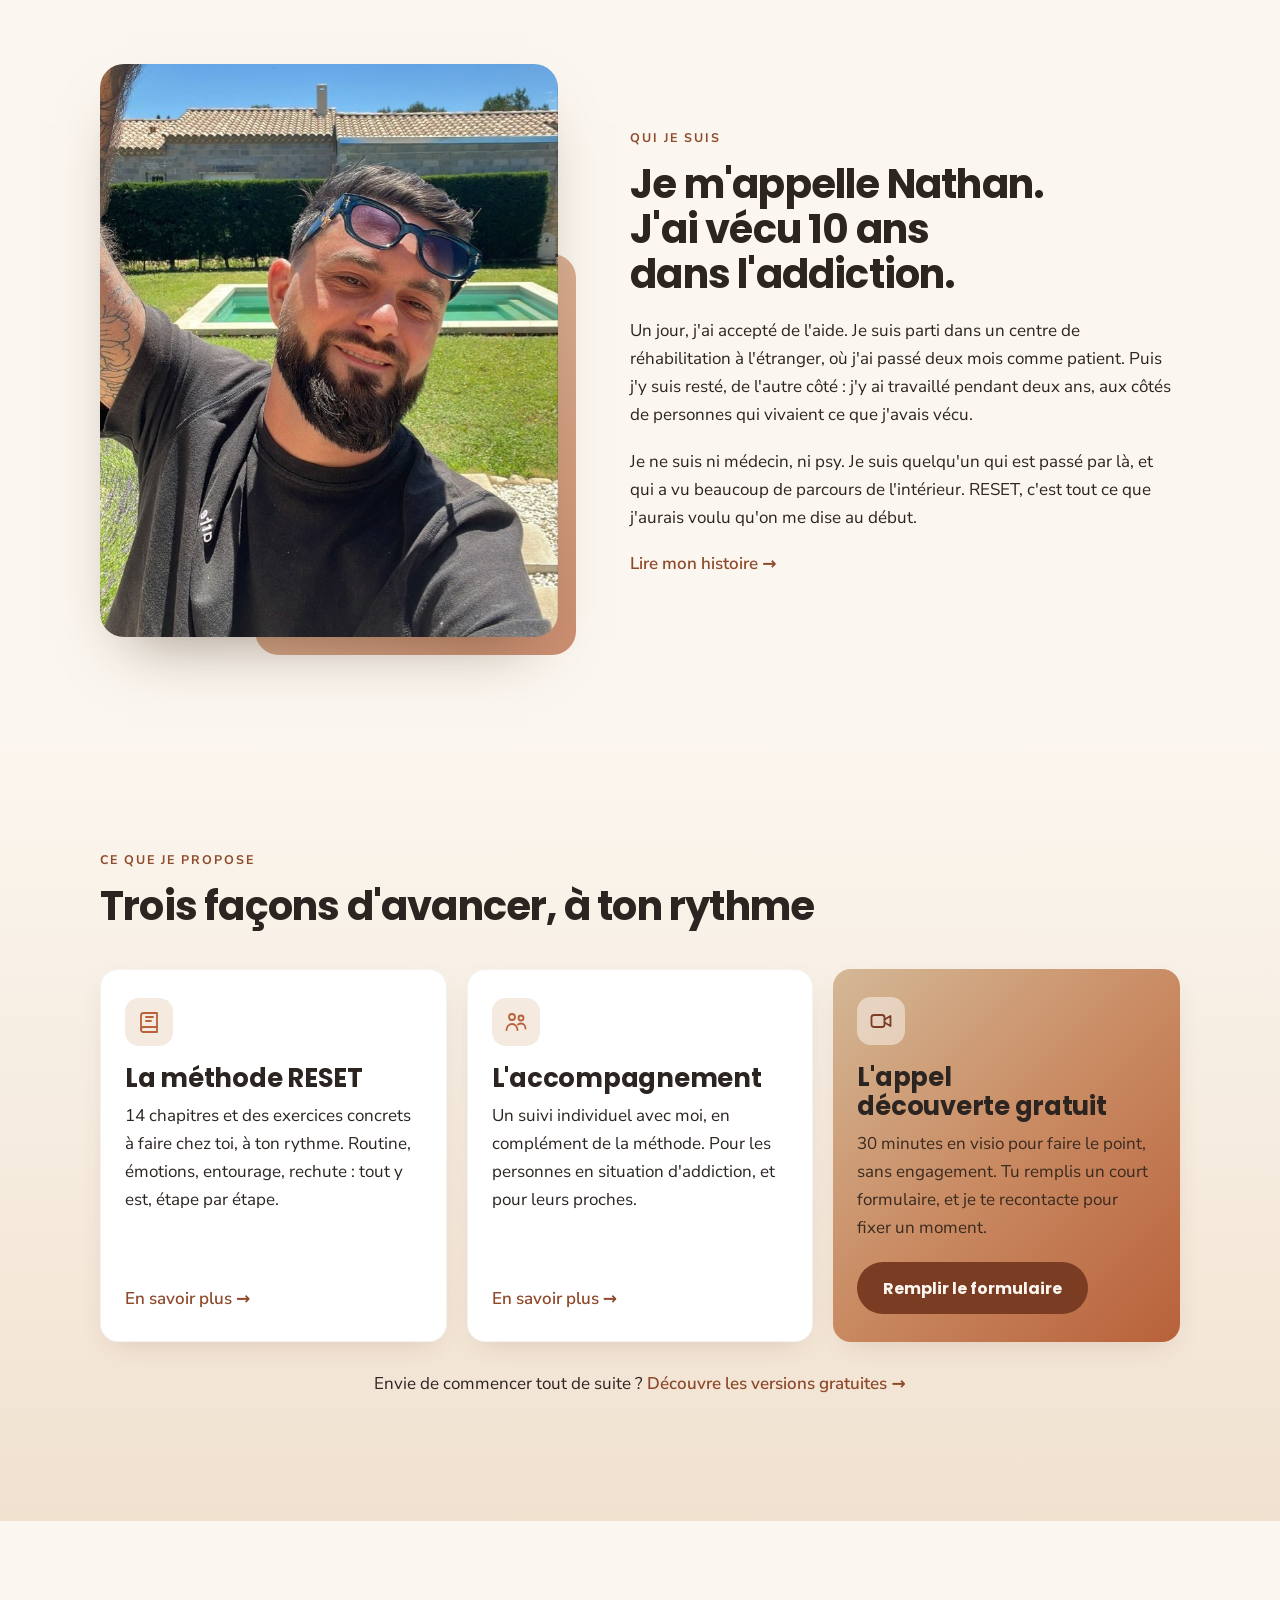
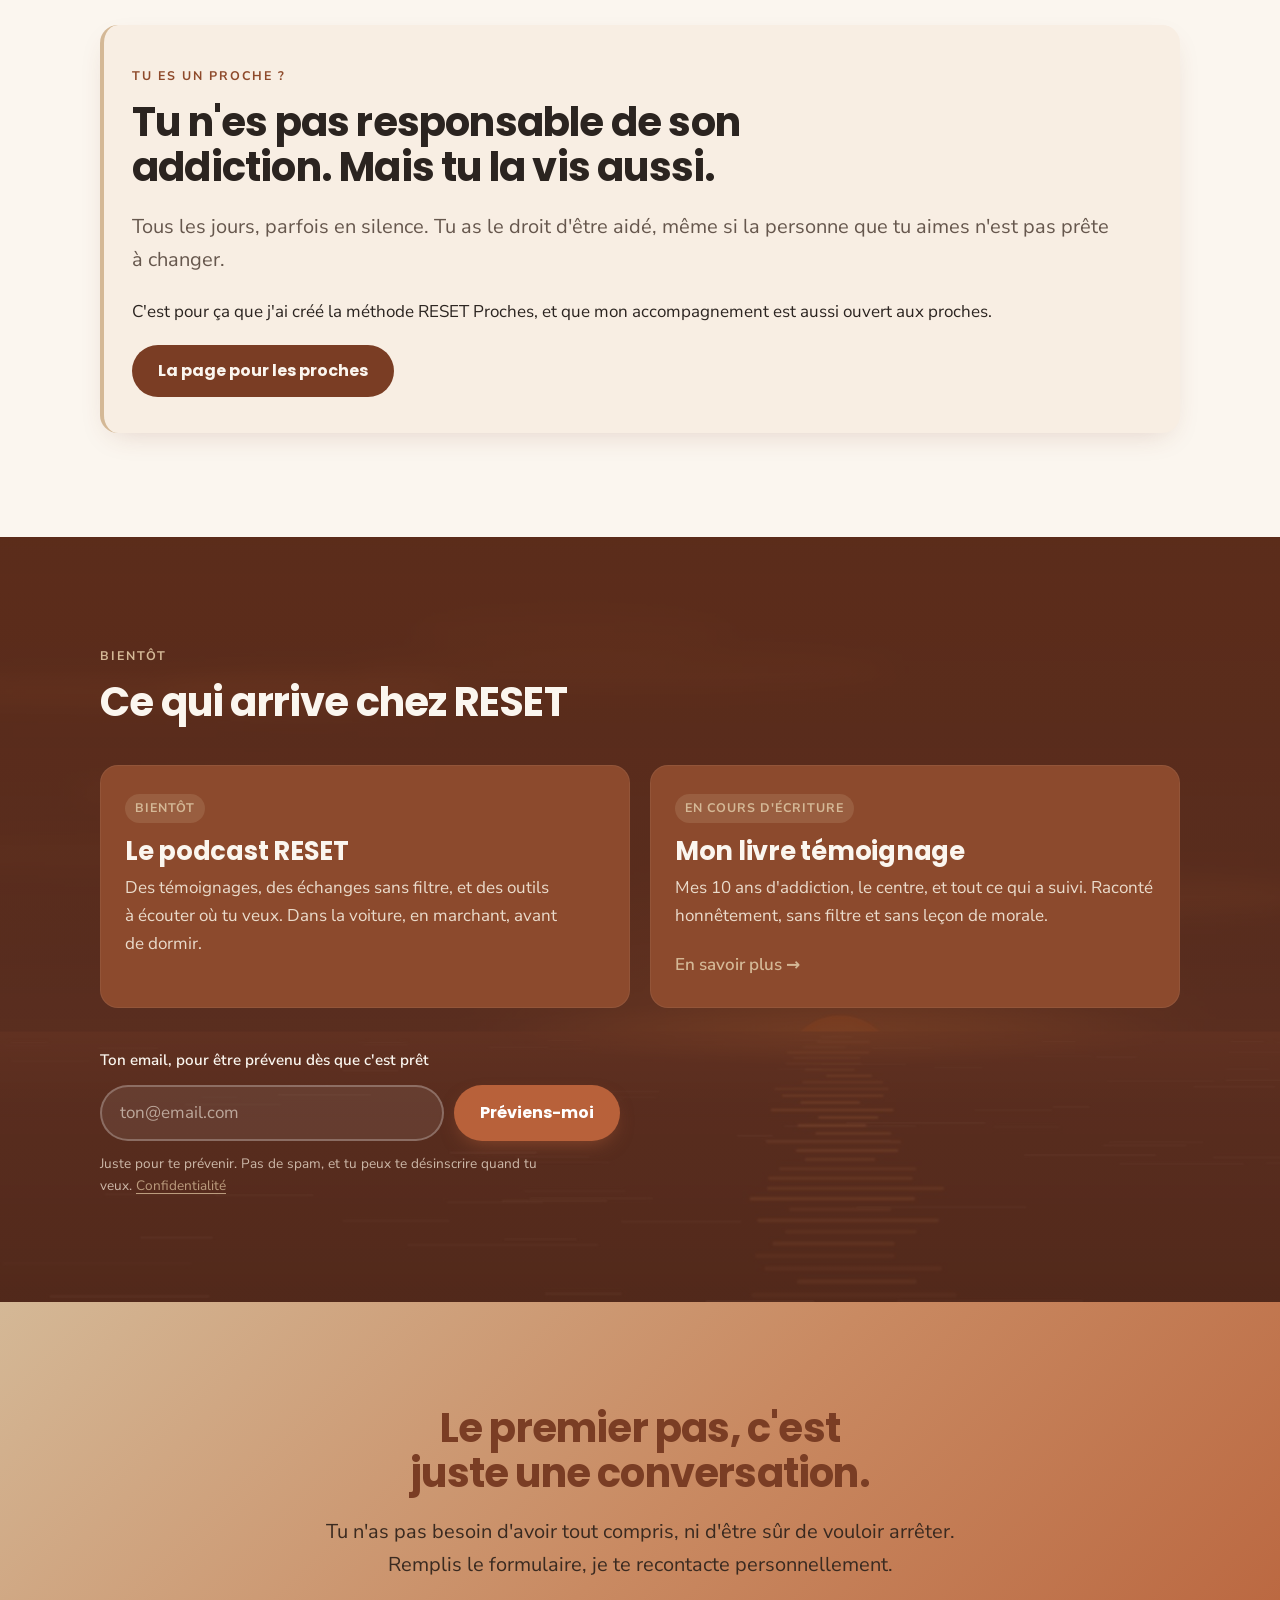
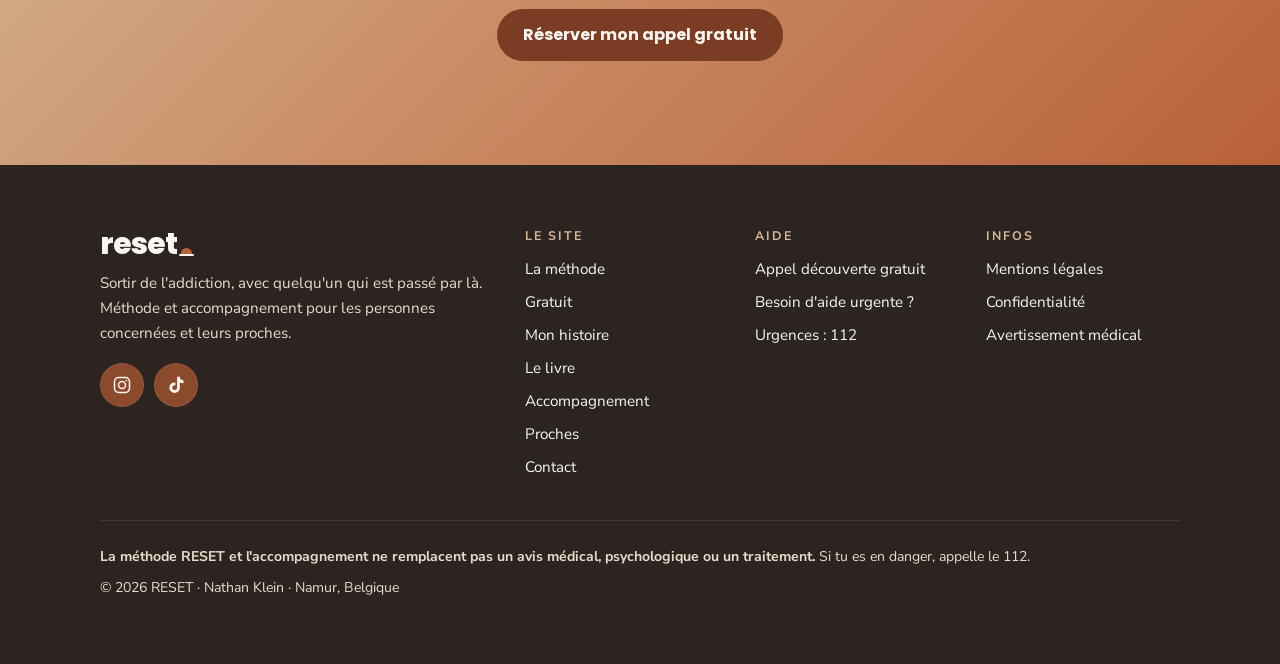
==== commit 9679e9f4: "Site aux couleurs de la charte graphique RESET Palette terracotta, terracotta brûlé, sable, crème et" ====
--- a/index.html
+++ b/index.html
@@ -16,9 +16,9 @@
   <meta property="og:url" content="https://resetlibre.be/">
   <meta property="og:image" content="https://resetlibre.be/assets/img/og-image.jpg">
   <meta name="twitter:card" content="summary_large_image">
-  <meta name="theme-color" content="#161B27">
+  <meta name="theme-color" content="#7A3D24">
   <link rel="icon" href="/assets/img/favicon.svg" type="image/svg+xml">
-  <link rel="preload" href="/assets/fonts/fraunces-latin-full-normal.woff2" as="font" type="font/woff2" crossorigin>
+  <link rel="preload" href="/assets/fonts/poppins-800.woff2" as="font" type="font/woff2" crossorigin>
   <link rel="stylesheet" href="/assets/css/style.css">
   <script type="application/ld+json">{"@context": "https://schema.org", "@type": "ProfessionalService", "name": "RESET", "description": "Méthode et accompagnement pour sortir de l'addiction, pour les personnes concernées et leurs proches.", "url": "https://resetlibre.be/", "image": "https://resetlibre.be/assets/img/og-image.jpg", "areaServed": "BE", "founder": {"@type": "Person", "name": "Nathan"}, "sameAs": ["https://www.instagram.com/reset.libre/", "https://www.tiktok.com/@reset.libre"]}</script>
 </head>
@@ -191,7 +191,7 @@
   </div>
 </section>
 
-<section class="section section--dark section--image" style="background-image:linear-gradient(180deg,rgba(22,27,39,.92),rgba(22,27,39,.8)),url('/assets/img/ocean-nuit.jpg')">
+<section class="section section--dark section--image" style="background-image:linear-gradient(180deg,rgba(98,46,26,.92),rgba(98,46,26,.8)),url('/assets/img/ocean-nuit.jpg')">
   <div class="container">
     <div class="section-head">
       <span class="eyebrow">Bientôt</span>
@@ -227,7 +227,7 @@
 <section class="section section--sun center">
   <div class="container narrow">
     <h2>Le premier pas, c'est juste une conversation.</h2>
-    <p class="lead" style="color:#3A2A1E">Tu n'as pas besoin d'avoir tout compris, ni d'être sûr de vouloir arrêter. Remplis le formulaire, je te recontacte personnellement.</p>
+    <p class="lead" style="color:#3A2A20">Tu n'as pas besoin d'avoir tout compris, ni d'être sûr de vouloir arrêter. Remplis le formulaire, je te recontacte personnellement.</p>
     <div class="btn-row"><a class="btn btn-dark" href="https://tally.so/r/44M0qY" target="_blank" rel="noopener">Réserver mon appel gratuit</a></div>
   </div>
 </section>
--- a/assets/css/style.css
+++ b/assets/css/style.css
@@ -3,48 +3,82 @@
    Les couleurs et les polices se changent tout en haut, dans :root.
    ========================================================================== */
 
-/* ---------- Polices (hébergées sur le site, pas de Google Fonts : mieux pour le RGPD) ---------- */
-@font-face {
-  font-family: "Fraunces";
-  src: url("../fonts/fraunces-latin-full-normal.woff2") format("woff2");
-  font-weight: 100 900; font-style: normal; font-display: swap;
-}
-@font-face {
-  font-family: "Fraunces";
-  src: url("../fonts/fraunces-latin-full-italic.woff2") format("woff2");
-  font-weight: 100 900; font-style: italic; font-display: swap;
-}
-@font-face {
-  font-family: "DM Sans";
-  src: url("../fonts/dm-sans-latin-wght-normal.woff2") format("woff2");
-  font-weight: 100 1000; font-style: normal; font-display: swap;
+/* ---------- Polices (hébergées sur le site, pas de Google Fonts : mieux pour le RGPD) ----------
+   Charte RESET : Poppins pour les titres, Nunito Sans pour le texte. */
+@font-face {
+  font-family: "Poppins";
+  src: url("../fonts/poppins-600.woff2") format("woff2");
+  font-weight: 600; font-style: normal; font-display: swap;
+}
+@font-face {
+  font-family: "Poppins";
+  src: url("../fonts/poppins-700.woff2") format("woff2");
+  font-weight: 700; font-style: normal; font-display: swap;
+}
+@font-face {
+  font-family: "Poppins";
+  src: url("../fonts/poppins-800.woff2") format("woff2");
+  font-weight: 800; font-style: normal; font-display: swap;
+}
+@font-face {
+  font-family: "Poppins";
+  src: url("../fonts/poppins-600-italic.woff2") format("woff2");
+  font-weight: 600; font-style: italic; font-display: swap;
+}
+@font-face {
+  font-family: "Poppins";
+  src: url("../fonts/poppins-700-italic.woff2") format("woff2");
+  font-weight: 700; font-style: italic; font-display: swap;
+}
+@font-face {
+  font-family: "Nunito Sans";
+  src: url("../fonts/nunito-sans-400.woff2") format("woff2");
+  font-weight: 400; font-style: normal; font-display: swap;
+}
+@font-face {
+  font-family: "Nunito Sans";
+  src: url("../fonts/nunito-sans-400-italic.woff2") format("woff2");
+  font-weight: 400; font-style: italic; font-display: swap;
+}
+@font-face {
+  font-family: "Nunito Sans";
+  src: url("../fonts/nunito-sans-600.woff2") format("woff2");
+  font-weight: 600; font-style: normal; font-display: swap;
+}
+@font-face {
+  font-family: "Nunito Sans";
+  src: url("../fonts/nunito-sans-700.woff2") format("woff2");
+  font-weight: 700; font-style: normal; font-display: swap;
 }
 
 /* ---------- Couleurs et réglages ---------- */
 :root {
-  --cream: #FBF5EC;
-  --cream-2: #F5EADA;
-  --sand: #EBD7BC;
-  --orange: #E8742C;
-  --orange-deep: #B8501A;   /* orange foncé : liens et boutons (meilleur contraste) */
-  --amber: #F2A93B;
-  --gold: #F7C873;
-  --night: #161B27;         /* sections sombres */
-  --night-2: #222838;
-  --ink: #2B231D;           /* texte principal, brun très foncé */
-  --ink-soft: #5E5047;
-  --on-dark: #F6EEE3;
-  --on-dark-soft: #CBBFB2;
-
-  --grad-sun: linear-gradient(135deg, #F9D48B 0%, #F2A93B 45%, #E8742C 100%);
-  --grad-soft: linear-gradient(180deg, #FBF5EC 0%, #F7E3C4 100%);
-
-  --serif: "Fraunces", Georgia, "Times New Roman", serif;
-  --sans: "DM Sans", system-ui, -apple-system, "Segoe UI", Roboto, Arial, sans-serif;
+  /* Charte graphique RESET : terracotta, terracotta brûlé, sable, crème, brun encre */
+  --cream: #FBF6EF;         /* crème : fond principal */
+  --cream-2: #F4EADF;       /* crème plus soutenu : sections alternées */
+  --sand: #D4B896;          /* sable foncé : accents, mots clés sur fond foncé */
+  --orange: #B8613A;        /* terracotta : couleur principale */
+  --orange-deep: #B8613A;   /* terracotta : boutons */
+  --link: #8E4A2B;          /* terracotta foncé : liens dans le texte (meilleur contraste) */
+  --amber: #D4B896;
+  --gold: #D4B896;          /* sable : mots clés sur fond foncé */
+  --night: #7A3D24;         /* terracotta brûlé : sections foncées */
+  --night-2: #8C4A2D;
+  --ink: #2B2420;           /* brun encre : texte principal */
+  --ink-soft: #66574D;
+  --on-dark: #FBF6EF;
+  --on-dark-soft: #EADBCB;
+
+  --grad-sun: linear-gradient(135deg, #D4B896 0%, #C98A62 50%, #B8613A 100%);
+  --grad-soft: linear-gradient(180deg, #FBF6EF 0%, #F1E2D0 100%);
+  --grad-dusk: linear-gradient(160deg, #7A3D24 0%, #9A4E2F 55%, #B8613A 100%); /* dégradé signature */
+
+  --serif: "Poppins", system-ui, -apple-system, "Segoe UI", Roboto, Arial, sans-serif; /* titres */
+  --sans: "Nunito Sans", system-ui, -apple-system, "Segoe UI", Roboto, Arial, sans-serif;
 
   --radius: 18px;
   --radius-sm: 10px;
-  --shadow: 0 10px 30px -12px rgba(60, 35, 15, .25);
+  --shadow: 0 10px 30px -12px rgba(122, 61, 36, .22);
   --container: 1120px;
   --gutter: 20px;
   --header-h: 64px;
@@ -66,27 +100,25 @@
 }
 img { max-width: 100%; height: auto; display: block; }
 [hidden] { display: none !important; }
-a { color: var(--orange-deep); text-underline-offset: 3px; }
+a { color: var(--link); text-underline-offset: 3px; }
 a:hover { color: var(--ink); }
 :focus-visible { outline: 3px solid var(--amber); outline-offset: 3px; border-radius: 4px; }
 
 h1, h2, h3 {
   font-family: var(--serif);
-  font-weight: 450;
-  font-optical-sizing: auto;
-  font-variation-settings: "SOFT" 100;
-  line-height: 1.08;
+  font-weight: 700;
+  line-height: 1.12;
   letter-spacing: -.02em;
   margin: 0 0 .5em;
   text-wrap: balance;
   font-variant-numeric: lining-nums;
 }
-h1 { font-size: clamp(2.3rem, 7.6vw, 4.2rem); }
-h2 { font-size: clamp(1.85rem, 5.2vw, 2.8rem); }
+h1 { font-size: clamp(2.1rem, 7vw, 3.8rem); font-weight: 800; }
+h2 { font-size: clamp(1.7rem, 4.8vw, 2.5rem); }
 h3 { font-size: clamp(1.3rem, 3.2vw, 1.6rem); letter-spacing: -.01em; }
 p { margin: 0 0 1.1em; text-wrap: pretty; }
 ul { padding-left: 1.2em; }
-em.serif, .serif-italic { font-family: var(--serif); font-style: italic; font-weight: 400; }
+em.serif, .serif-italic { font-family: var(--serif); font-style: italic; font-weight: 600; }
 
 .sr-only {
   position: absolute !important; width: 1px; height: 1px; padding: 0; margin: -1px;
@@ -106,18 +138,18 @@
   display: inline-flex; align-items: center; justify-content: center; gap: .5em;
   min-height: 52px; padding: .8em 1.5em;
   border-radius: 999px; border: 2px solid transparent;
-  font: 600 1rem/1.2 var(--sans); text-decoration: none; text-align: center;
+  font: 700 1rem/1.2 var(--serif); text-decoration: none; text-align: center;
   cursor: pointer; transition: transform .15s ease, box-shadow .15s ease, background-color .15s ease;
 }
 .btn:hover { transform: translateY(-1px); }
-.btn-primary { background: var(--orange-deep); color: #fff; box-shadow: 0 8px 20px -8px rgba(184, 80, 26, .6); }
-.btn-primary:hover { background: #9E4314; color: #fff; }
+.btn-primary { background: var(--orange-deep); color: #fff; box-shadow: 0 8px 20px -8px rgba(184, 97, 58, .6); }
+.btn-primary:hover { background: #9C4F2E; color: #fff; }
 .btn-light { background: var(--cream); color: var(--ink); }
 .btn-light:hover { background: #fff; color: var(--ink); }
 .btn-ghost { border-color: currentColor; color: inherit; background: transparent; }
 .btn-ghost:hover { color: inherit; background: rgba(255, 255, 255, .12); }
 .btn-dark { background: var(--night); color: var(--on-dark); }
-.btn-dark:hover { background: #000; color: #fff; }
+.btn-dark:hover { background: #5E2E1B; color: #fff; }
 .btn-sm { min-height: 42px; padding: .55em 1.1em; font-size: .95rem; }
 .btn-row { display: flex; flex-wrap: wrap; gap: 12px; margin-top: 1.6em; }
 .btn-note { font-size: .9rem; margin-top: .9em; opacity: .85; }
@@ -134,7 +166,7 @@
    le menu mobile (position: fixed) de s'ouvrir en plein écran. */
 .site-header::before {
   content: ""; position: absolute; inset: 0; z-index: -1;
-  background: rgba(251, 245, 236, .92);
+  background: rgba(251, 246, 239, .92);
   backdrop-filter: saturate(1.4) blur(10px);
   -webkit-backdrop-filter: saturate(1.4) blur(10px);
 }
@@ -142,8 +174,8 @@
 .header-inner { display: flex; align-items: center; justify-content: space-between; height: var(--header-h); }
 .logo {
   display: inline-flex; align-items: flex-end; gap: .06em;
-  font-family: var(--serif); font-weight: 560; font-size: 2rem; line-height: 1;
-  font-variation-settings: "SOFT" 100; letter-spacing: -.03em;
+  font-family: var(--serif); font-weight: 800; font-size: 1.85rem; line-height: 1;
+  letter-spacing: -.03em;
   color: var(--ink); text-decoration: none;
 }
 .logo-word { display: block; padding-bottom: .02em; }
@@ -190,7 +222,7 @@
 .site-nav ul { list-style: none; margin: 0; padding: 0; }
 .site-nav li a {
   display: block; padding: 14px 0;
-  font-family: var(--serif); font-size: 1.75rem; font-weight: 450; font-variation-settings: "SOFT" 100; letter-spacing: -.015em;
+  font-family: var(--serif); font-size: 1.6rem; font-weight: 700; letter-spacing: -.015em;
   color: var(--ink); text-decoration: none;
   border-bottom: 1px solid rgba(43, 35, 29, .08);
 }
@@ -218,19 +250,19 @@
 .section--tight { padding: 48px 0; }
 .section--sand { background: var(--cream-2); }
 .section--soft { background: var(--grad-soft); }
-.section--dark { background: var(--night); color: var(--on-dark); }
+.section--dark { background: var(--grad-dusk); color: var(--on-dark); }
 .section--dark a:not(.btn) { color: var(--gold); }
 .section--dark .lead, .section--dark p { color: var(--on-dark-soft); }
 .section--dark h2, .section--dark h3 { color: var(--on-dark); }
 .section--sun { background: var(--grad-sun); color: var(--night); }
-.section--sun p { color: #3A2A1E; }
+.section--sun p { color: #3A2A20; }
 .section--image { background-size: cover; background-position: center; }
 @media (min-width: 768px) { .section { padding: 104px 0; } }
 
 .eyebrow {
   display: inline-block; margin-bottom: 14px;
   font-size: .78rem; font-weight: 700; letter-spacing: .16em; text-transform: uppercase;
-  color: var(--orange-deep);
+  color: var(--link);
 }
 .section--dark .eyebrow { color: var(--gold); }
 .section--sun .eyebrow { color: var(--night); opacity: .75; }
@@ -247,21 +279,21 @@
   min-height: min(92svh, 820px);
   display: flex; align-items: flex-end;
   padding: 120px 0 56px;
-  background: #3B3A5C url("../img/lever-soleil-ocean.jpg") 62% center / cover no-repeat;
+  background: #7A3D24 url("../img/lever-soleil-ocean.jpg") 62% center / cover no-repeat;
   isolation: isolate;
 }
 .hero::before {
   content: ""; position: absolute; inset: 0; z-index: -1;
-  background: linear-gradient(180deg, rgba(22, 27, 39, .15) 0%, rgba(22, 27, 39, .35) 45%, rgba(22, 27, 39, .82) 100%);
+  background: linear-gradient(180deg, rgba(74, 36, 21, .15) 0%, rgba(74, 36, 21, .35) 45%, rgba(74, 36, 21, .82) 100%);
 }
 .hero h1 { color: #fff; max-width: 14em; text-shadow: 0 2px 24px rgba(0, 0, 0, .25); }
-.hero h1 em { font-style: italic; font-weight: 380; color: var(--gold); }
-.hero .lead { color: rgba(255, 248, 236, .92); max-width: 36em; }
+.hero h1 em { font-style: italic; font-weight: 700; color: var(--gold); }
+.hero .lead { color: rgba(251, 246, 239, .92); max-width: 36em; }
 .hero .eyebrow { color: var(--gold); }
-.hero .btn-note { color: rgba(255, 248, 236, .9); }
+.hero .btn-note { color: rgba(251, 246, 239, .9); }
 @media (min-width: 768px) {
   .hero { align-items: center; padding: 140px 0 100px; }
-  .hero::before { background: linear-gradient(90deg, rgba(22, 27, 39, .78) 0%, rgba(22, 27, 39, .45) 50%, rgba(22, 27, 39, .05) 100%); }
+  .hero::before { background: linear-gradient(90deg, rgba(74, 36, 21, .78) 0%, rgba(74, 36, 21, .45) 50%, rgba(74, 36, 21, .05) 100%); }
 }
 
 /* En-tête des pages intérieures */
@@ -273,16 +305,16 @@
 }
 .page-hero::before {
   content: ""; position: absolute; inset: 0; z-index: -1;
-  background: linear-gradient(180deg, rgba(22, 27, 39, .55), rgba(22, 27, 39, .78));
+  background: linear-gradient(180deg, rgba(74, 36, 21, .55), rgba(74, 36, 21, .78));
 }
 .page-hero h1 { color: #fff; max-width: 16em; }
-.page-hero .lead { color: rgba(255, 248, 236, .9); max-width: 38em; margin-bottom: 0; }
+.page-hero .lead { color: rgba(251, 246, 239, .9); max-width: 38em; margin-bottom: 0; }
 .page-hero .eyebrow { color: var(--gold); }
 .page-hero--plain { background: var(--cream-2); color: var(--ink); }
 .page-hero--plain::before { display: none; }
 .page-hero--plain h1 { color: var(--ink); }
 .page-hero--plain .lead { color: var(--ink-soft); }
-.page-hero--plain .eyebrow { color: var(--orange-deep); }
+.page-hero--plain .eyebrow { color: var(--link); }
 @media (min-width: 768px) { .page-hero { padding: 140px 0 100px; } }
 
 /* ---------- Grilles et cartes ---------- */
@@ -299,7 +331,7 @@
 .card p:last-of-type { margin-bottom: 1.2em; }
 .card .link-arrow, .card .btn { margin-top: auto; align-self: flex-start; }
 .card--sun { background: var(--grad-sun); border: 0; }
-.card--sun p { color: #3A2A1E; }
+.card--sun p { color: #3A2A20; }
 .card--dark { background: var(--night-2); color: var(--on-dark); border-color: rgba(255, 255, 255, .06); box-shadow: none; }
 .card--dark p { color: var(--on-dark-soft); }
 .card-icon {
@@ -320,7 +352,7 @@
 .step-letter {
   width: 64px; height: 64px; border-radius: 50%;
   display: grid; place-items: center;
-  font-family: var(--serif); font-size: 2rem; font-weight: 500; line-height: 1; font-variation-settings: "SOFT" 100;
+  font-family: var(--serif); font-size: 1.8rem; font-weight: 800; line-height: 1;
   color: var(--night); background: var(--grad-sun);
 }
 .step h3 { margin: 4px 0 .25em; }
@@ -335,9 +367,9 @@
 .step-detail + .step-detail { margin-top: 72px; }
 .step-detail .step-letter { width: 88px; height: 88px; font-size: 3rem; }
 .step-detail h2 { margin-bottom: .3em; }
-.step-detail .tagline { font-family: var(--serif); font-style: italic; font-weight: 400; font-size: 1.3rem; color: var(--orange-deep); margin-bottom: 1em; }
+.step-detail .tagline { font-family: var(--serif); font-style: italic; font-weight: 600; font-size: 1.2rem; color: var(--orange-deep); margin-bottom: 1em; }
 .step-detail .box { background: #fff; border-radius: var(--radius); padding: 24px; box-shadow: var(--shadow); }
-.step-detail .box h3 { font-family: var(--sans); font-size: .8rem; font-weight: 700; letter-spacing: .14em; text-transform: uppercase; color: var(--orange-deep); }
+.step-detail .box h3 { font-family: var(--sans); font-size: .8rem; font-weight: 700; letter-spacing: .14em; text-transform: uppercase; color: var(--link); }
 @media (min-width: 900px) { .step-detail { grid-template-columns: 110px 1fr 1fr; align-items: start; } }
 
 .check-list { list-style: none; padding: 0; margin: 0; }
@@ -369,18 +401,18 @@
 /* ---------- Phrases "Tu te reconnais ?" ---------- */
 .echoes { list-style: none; padding: 0; margin: 0 0 40px; display: grid; gap: 14px; }
 .echoes li {
-  font-family: var(--serif); font-size: clamp(1.3rem, 4vw, 1.7rem); font-style: italic; font-weight: 380; line-height: 1.35;
+  font-family: var(--serif); font-size: clamp(1.15rem, 3.6vw, 1.5rem); font-style: italic; font-weight: 600; line-height: 1.4;
   color: var(--on-dark); padding: 18px 0 18px 22px; border-left: 2px solid var(--amber);
 }
 .section--sand .echoes li { color: var(--ink); }
 
 /* ---------- Citation / grand message ---------- */
 .big-quote {
-  font-family: var(--serif); font-weight: 380; font-style: italic;
-  font-size: clamp(1.6rem, 4.6vw, 2.4rem); line-height: 1.25; letter-spacing: -.015em; margin: 0 0 .8em;
+  font-family: var(--serif); font-weight: 600; font-style: italic;
+  font-size: clamp(1.4rem, 4.2vw, 2.1rem); line-height: 1.3; letter-spacing: -.015em; margin: 0 0 .8em;
   color: var(--ink);
 }
-.big-quote strong { font-weight: 450; color: var(--orange-deep); }
+.big-quote strong { font-weight: 700; color: var(--orange-deep); }
 
 /* ---------- Étapes numérotées (appel découverte) ---------- */
 .numbered { counter-reset: n; list-style: none; padding: 0; margin: 0; display: grid; gap: 16px; }
@@ -389,7 +421,7 @@
   content: counter(n); position: absolute; left: 0; top: -2px;
   width: 42px; height: 42px; border-radius: 50%;
   display: grid; place-items: center;
-  font-family: var(--serif); font-size: 1.3rem; font-weight: 500;
+  font-family: var(--serif); font-size: 1.15rem; font-weight: 700;
   background: var(--night); color: var(--gold);
 }
 .numbered strong { display: block; }
@@ -416,7 +448,7 @@
   box-shadow: var(--shadow);
 }
 .notice p:last-child { margin-bottom: 0; }
-.notice--warm { background: #FFF6E8; }
+.notice--warm { background: #F8EEE3; }
 .section--dark .notice { background: var(--night-2); color: var(--on-dark); box-shadow: none; }
 
 /* ---------- Formulaire "Préviens-moi" ---------- */
@@ -451,7 +483,7 @@
   font-weight: 700; font-size: 1.1rem; white-space: nowrap; text-decoration: none;
   background: var(--night); color: var(--gold); padding: 10px 14px; border-radius: 999px;
 }
-.help-item a.tel:hover { background: #000; }
+.help-item a.tel:hover { background: #5E2E1B; }
 .help-item a.tel { justify-self: start; }
 @media (min-width: 520px) { .help-item { grid-template-columns: 1fr auto; } .help-item a.tel { justify-self: end; } }
 .help-group + .help-group { margin-top: 32px; }
@@ -467,7 +499,7 @@
 .country-tabs button {
   flex: 1; min-height: 44px; border-radius: 999px; cursor: pointer;
   border: 2px solid var(--night); background: transparent; color: var(--night);
-  font: 600 .95rem var(--sans);
+  font: 700 .95rem var(--serif);
 }
 .country-tabs button[aria-selected="true"] { background: var(--night); color: var(--gold); }
 
@@ -479,17 +511,17 @@
   background: var(--night); color: var(--on-dark); text-decoration: none;
   font-size: .9rem; font-weight: 600;
   box-shadow: 0 10px 24px -8px rgba(0, 0, 0, .45);
-  border: 1px solid rgba(247, 200, 115, .35);
-}
-.urgent-pill:hover { color: #fff; background: #000; }
-.urgent-pill .dot { width: 10px; height: 10px; border-radius: 50%; background: var(--orange); box-shadow: 0 0 0 4px rgba(232, 116, 44, .3); }
+  border: 1px solid rgba(212, 184, 150, .35);
+}
+.urgent-pill:hover { color: #fff; background: #5E2E1B; }
+.urgent-pill .dot { width: 10px; height: 10px; border-radius: 50%; background: var(--sand); box-shadow: 0 0 0 4px rgba(212, 184, 150, .3); }
 
 .urgent-dialog {
   width: min(560px, calc(100% - 24px)); max-height: calc(100svh - 24px);
   border: 0; border-radius: 22px; padding: 0; background: var(--cream); color: var(--ink);
   box-shadow: 0 30px 80px rgba(0, 0, 0, .4);
 }
-.urgent-dialog::backdrop { background: rgba(22, 27, 39, .7); }
+.urgent-dialog::backdrop { background: rgba(74, 36, 21, .7); }
 .urgent-dialog .inner { padding: 26px 22px 22px; }
 .urgent-dialog h2 { font-size: 2rem; margin-right: 40px; }
 .urgent-dialog .close {
@@ -499,7 +531,7 @@
 
 /* ---------- Événement temporaire (session privée) ---------- */
 .event {
-  background: radial-gradient(120% 90% at 85% 10%, rgba(242, 169, 59, .28), transparent 60%), var(--night);
+  background: radial-gradient(120% 90% at 85% 10%, rgba(212, 184, 150, .3), transparent 60%), var(--grad-dusk);
   color: var(--on-dark);
 }
 .event h2 { color: var(--on-dark); }
@@ -509,7 +541,7 @@
 .event-perks { list-style: none; padding: 0; margin: 4px 0 26px; display: flex; flex-wrap: wrap; gap: 8px; }
 .event-perks li {
   padding: 7px 14px; border-radius: 999px; font-size: .9rem; font-weight: 600;
-  background: rgba(247, 200, 115, .12); border: 1px solid rgba(247, 200, 115, .35); color: var(--gold);
+  background: rgba(212, 184, 150, .12); border: 1px solid rgba(212, 184, 150, .35); color: var(--gold);
 }
 .event-whatsapp {
   margin-top: 16px; padding: 14px 16px; border-radius: 14px;
@@ -522,15 +554,15 @@
   display: grid; justify-items: center; align-content: center; gap: 2px;
   width: 150px; padding: 18px 12px; border-radius: 22px;
   background: var(--grad-sun); color: var(--night); text-align: center;
-  box-shadow: 0 20px 50px -20px rgba(232, 116, 44, .7);
+  box-shadow: 0 20px 50px -20px rgba(184, 97, 58, .7);
 }
 .event-day, .event-month { font-weight: 700; font-size: .8rem; letter-spacing: .14em; text-transform: uppercase; }
-.event-num { font-family: var(--serif); font-size: 4rem; font-weight: 500; line-height: 1; font-variation-settings: "SOFT" 100; }
+.event-num { font-family: var(--serif); font-size: 3.6rem; font-weight: 800; line-height: 1; }
 .event-hour { margin-top: 8px; padding: 4px 12px; border-radius: 999px; background: var(--night); color: var(--gold); font-weight: 700; font-size: .95rem; }
 @media (min-width: 800px) { .event-inner { grid-template-columns: 190px 1fr; gap: 56px; } .event-date { width: 190px; padding: 26px 12px; } .event-num { font-size: 5rem; } }
 
 /* ---------- Pied de page ---------- */
-.site-footer { background: var(--night); color: var(--on-dark-soft); padding: 64px 0 96px; font-size: .95rem; }
+.site-footer { background: var(--ink); color: var(--on-dark-soft); padding: 64px 0 96px; font-size: .95rem; }
 .site-footer a { color: var(--on-dark); text-decoration: none; }
 .site-footer a:hover { color: var(--gold); text-decoration: underline; }
 .footer-grid { display: grid; gap: 36px; }
@@ -558,13 +590,13 @@
 .prose h3 { font-family: var(--sans); font-size: 1.05rem; font-weight: 700; margin-top: 1.4em; }
 .prose ul { margin: 0 0 1.1em; }
 .prose li { margin-bottom: .4em; }
-.todo { background: #FFE8C2; padding: 1px 6px; border-radius: 4px; font-weight: 600; }
+.todo { background: #F3DCC8; padding: 1px 6px; border-radius: 4px; font-weight: 600; }
 
 /* ---------- Petits utilitaires ---------- */
 .mt-0 { margin-top: 0; }
 .mb-0 { margin-bottom: 0; }
 .stack > * + * { margin-top: 20px; }
-.tag { align-self: flex-start; display: inline-block; font-size: .78rem; font-weight: 700; letter-spacing: .08em; text-transform: uppercase; padding: 4px 10px; border-radius: 999px; background: rgba(247, 200, 115, .18); color: var(--gold); margin-bottom: 14px; }
+.tag { align-self: flex-start; display: inline-block; font-size: .78rem; font-weight: 700; letter-spacing: .08em; text-transform: uppercase; padding: 4px 10px; border-radius: 999px; background: rgba(212, 184, 150, .18); color: var(--gold); margin-bottom: 14px; }
 
 @media (prefers-reduced-motion: reduce) {
   html { scroll-behavior: auto; }
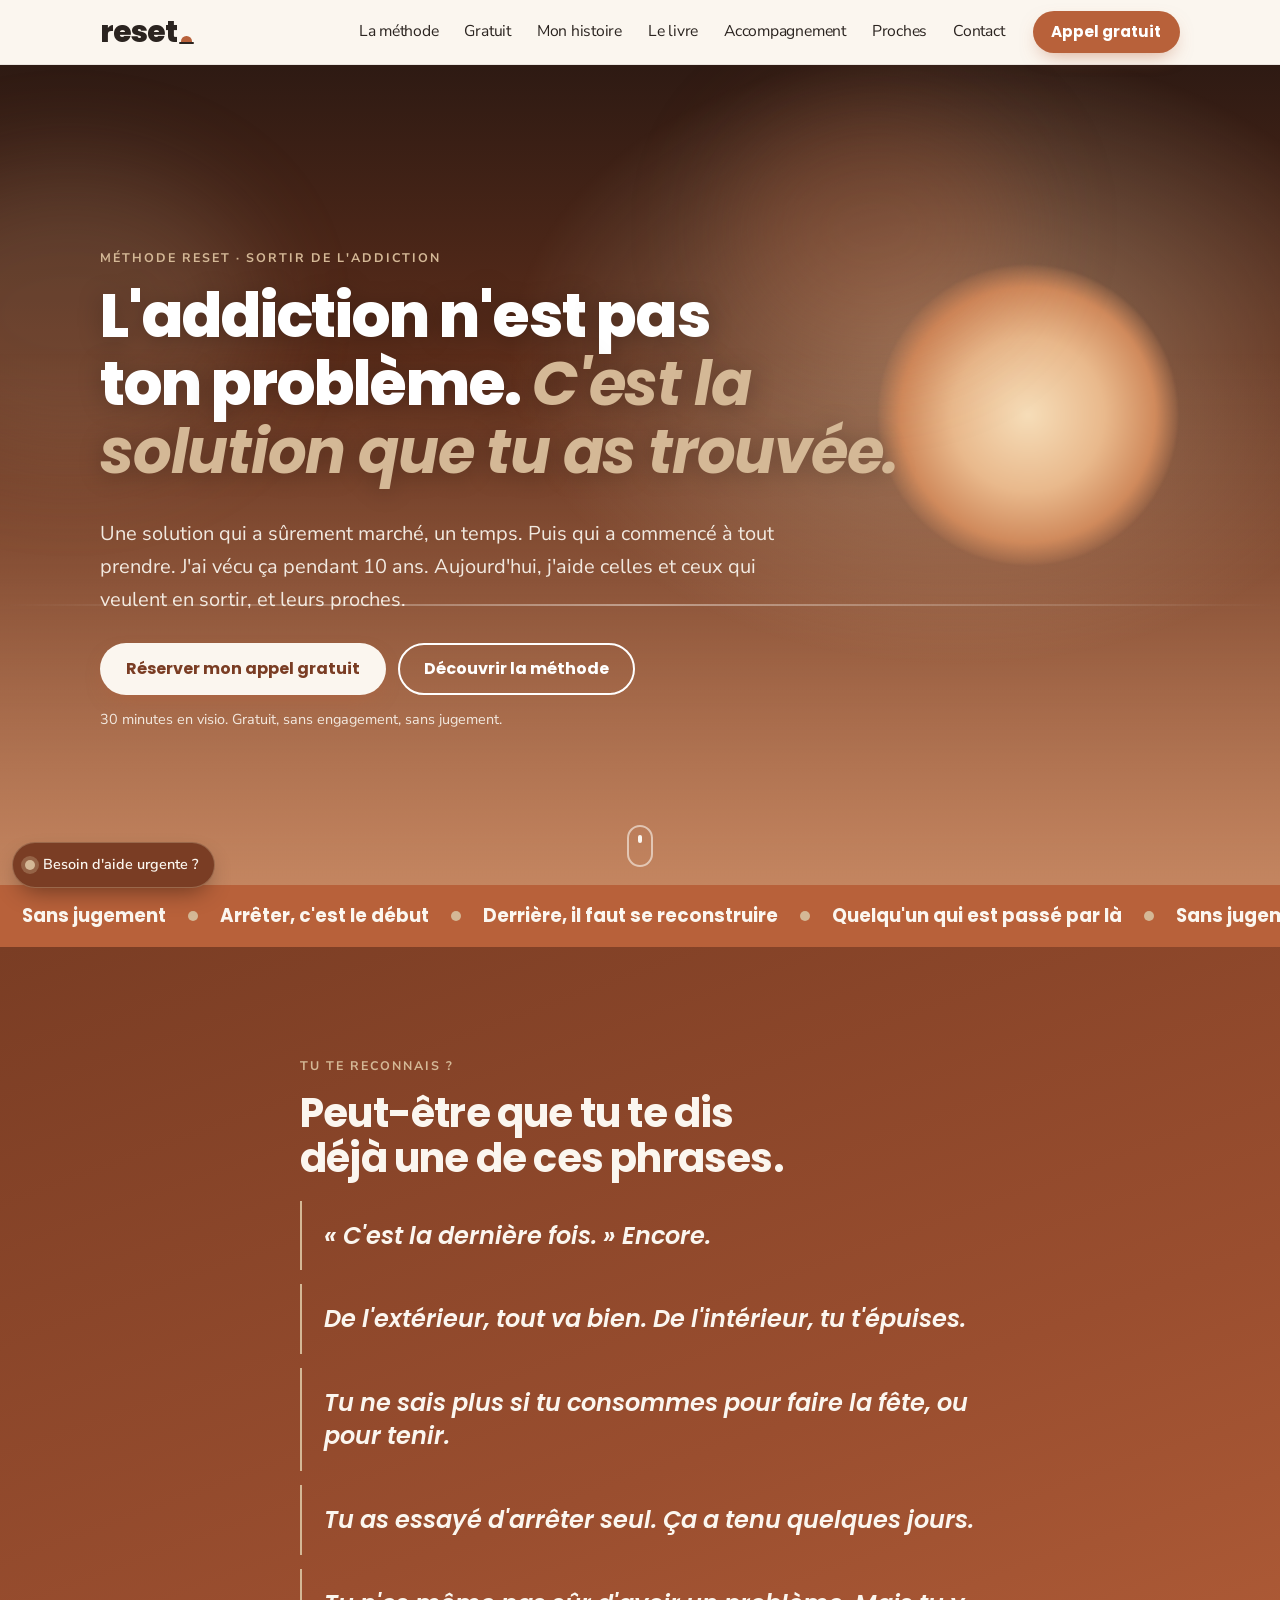
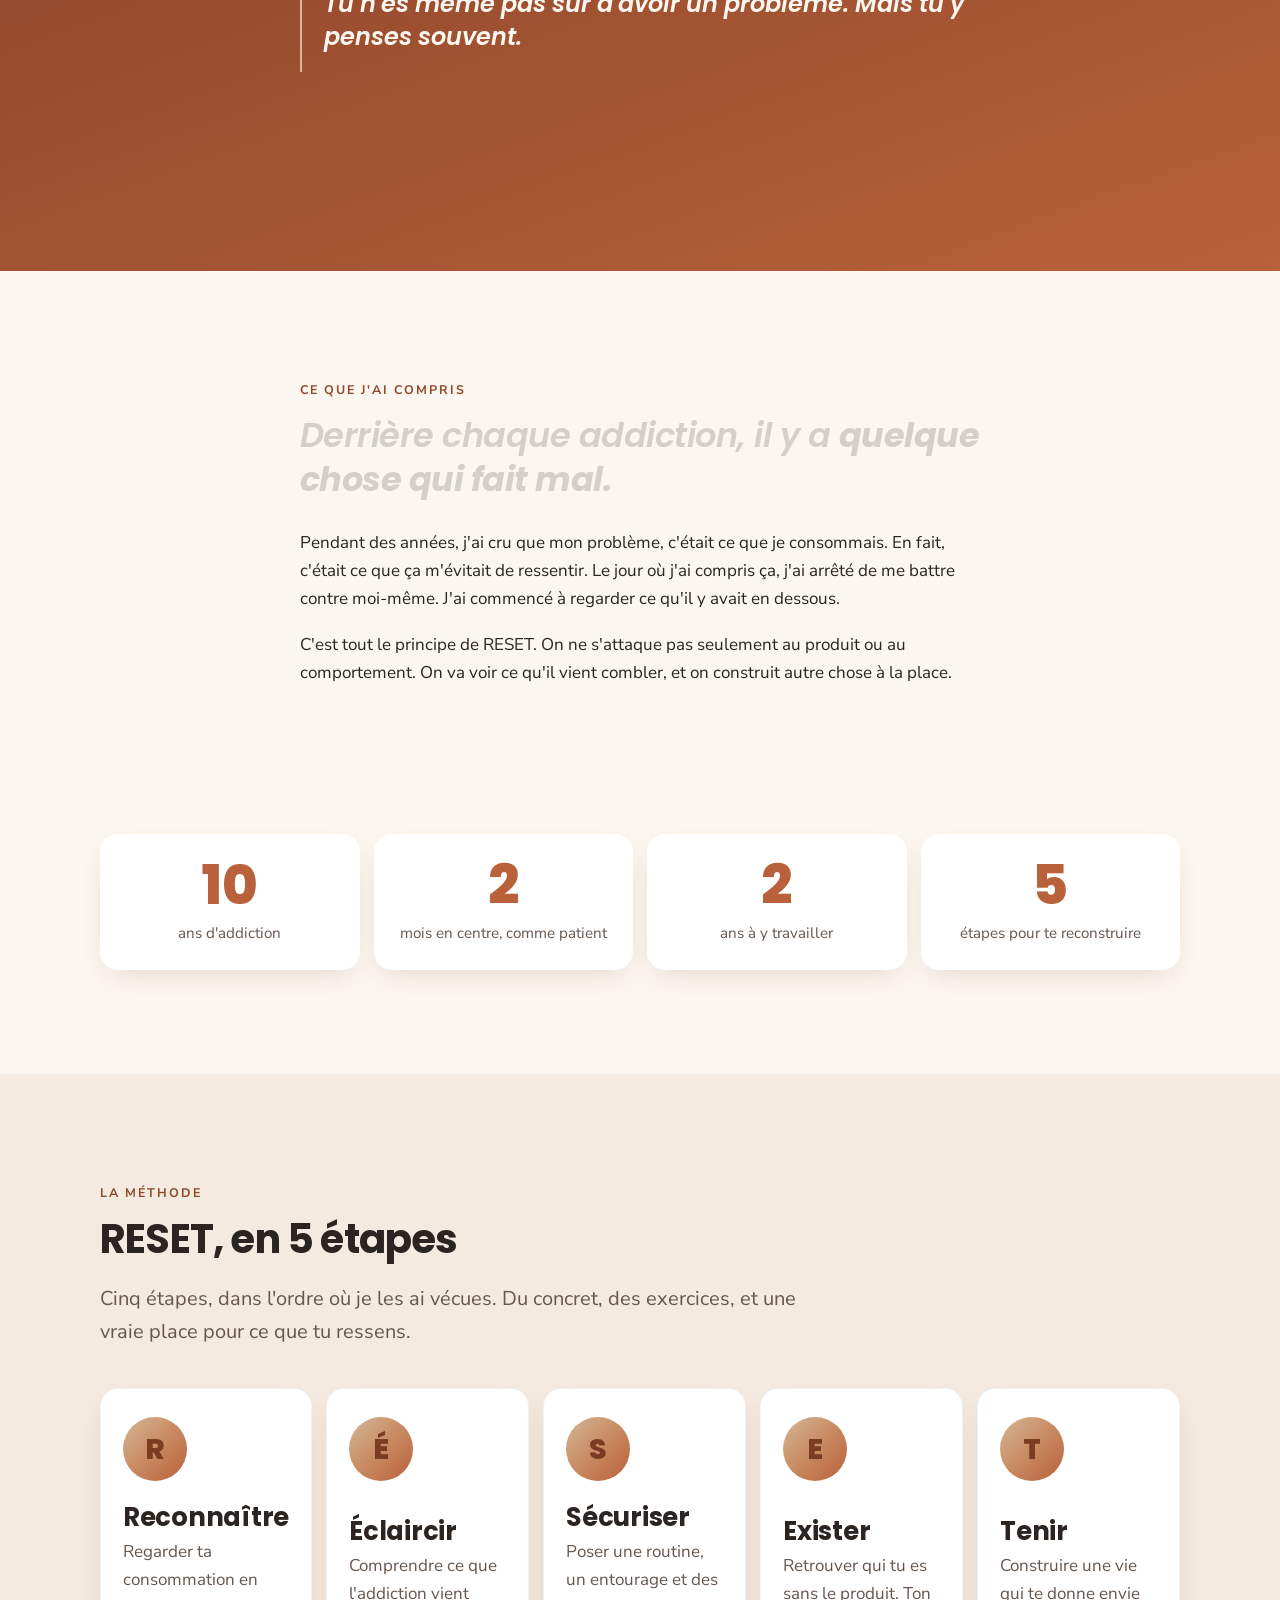
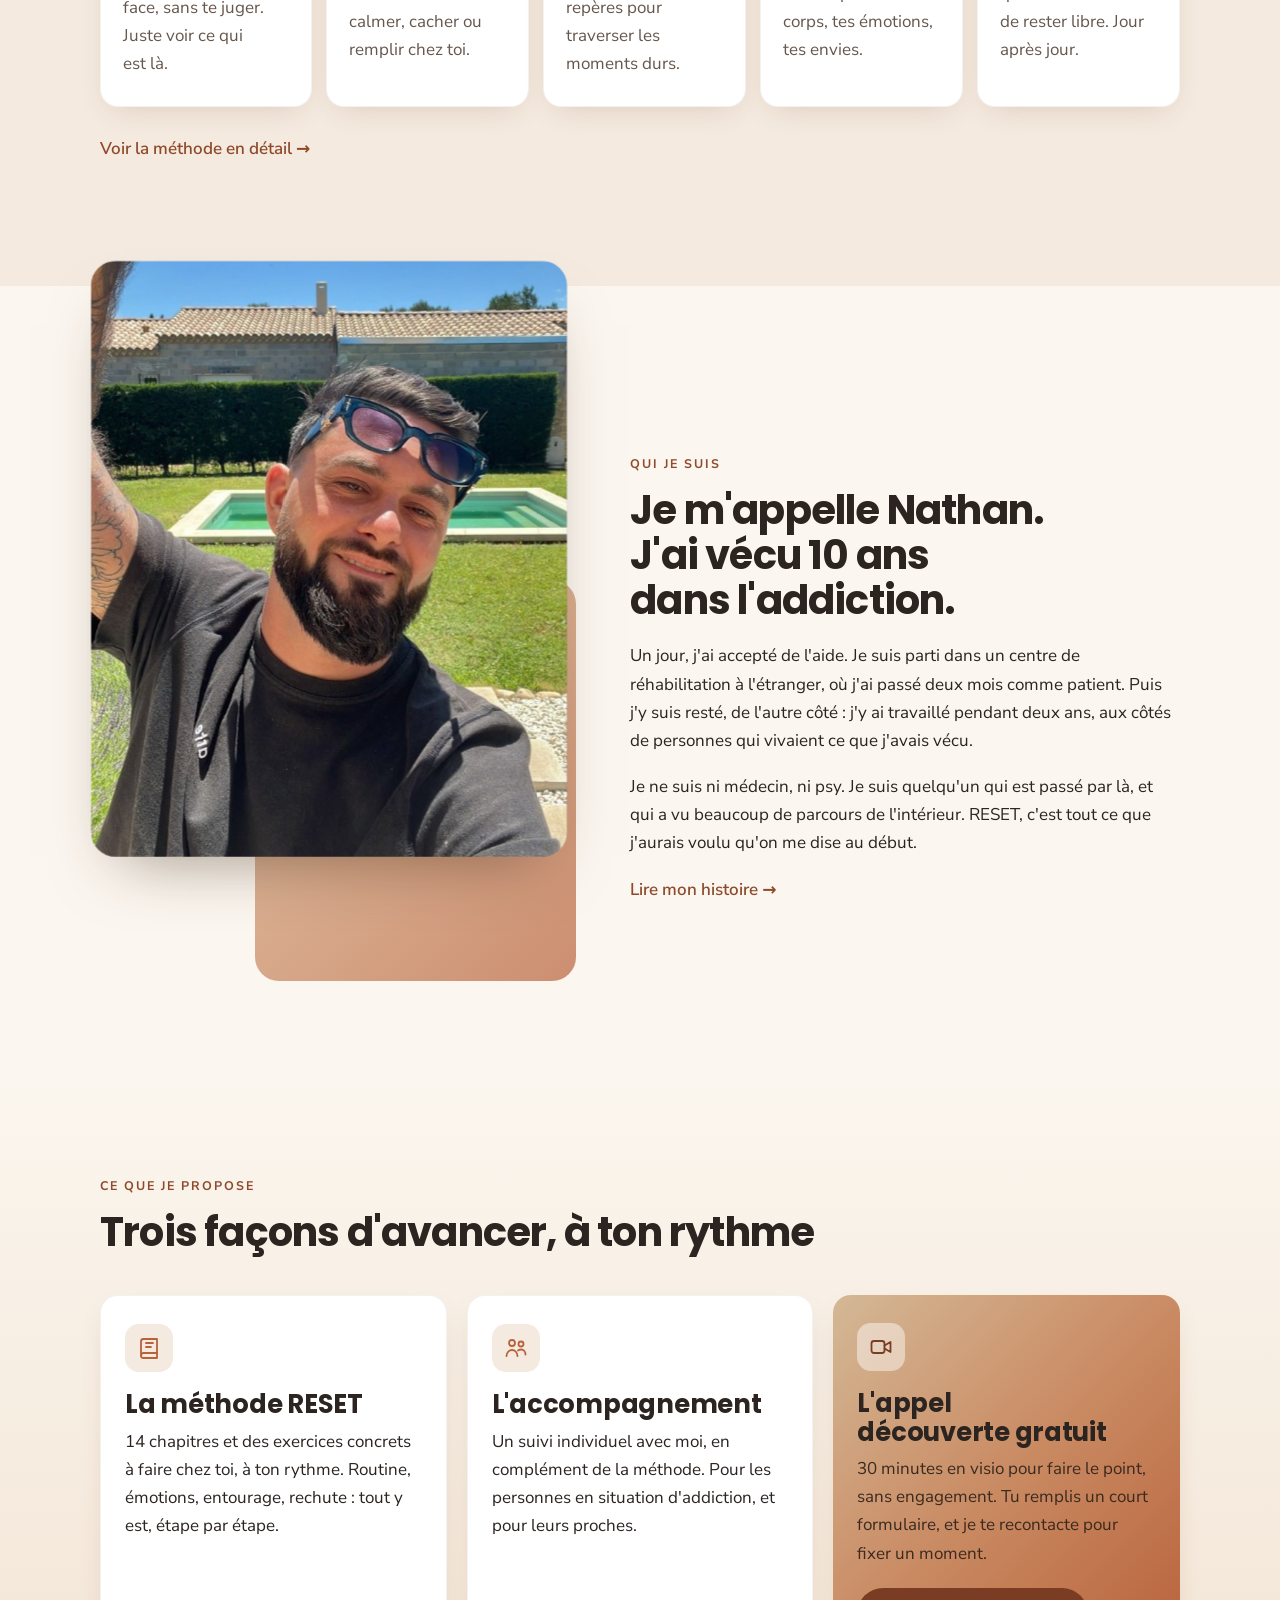
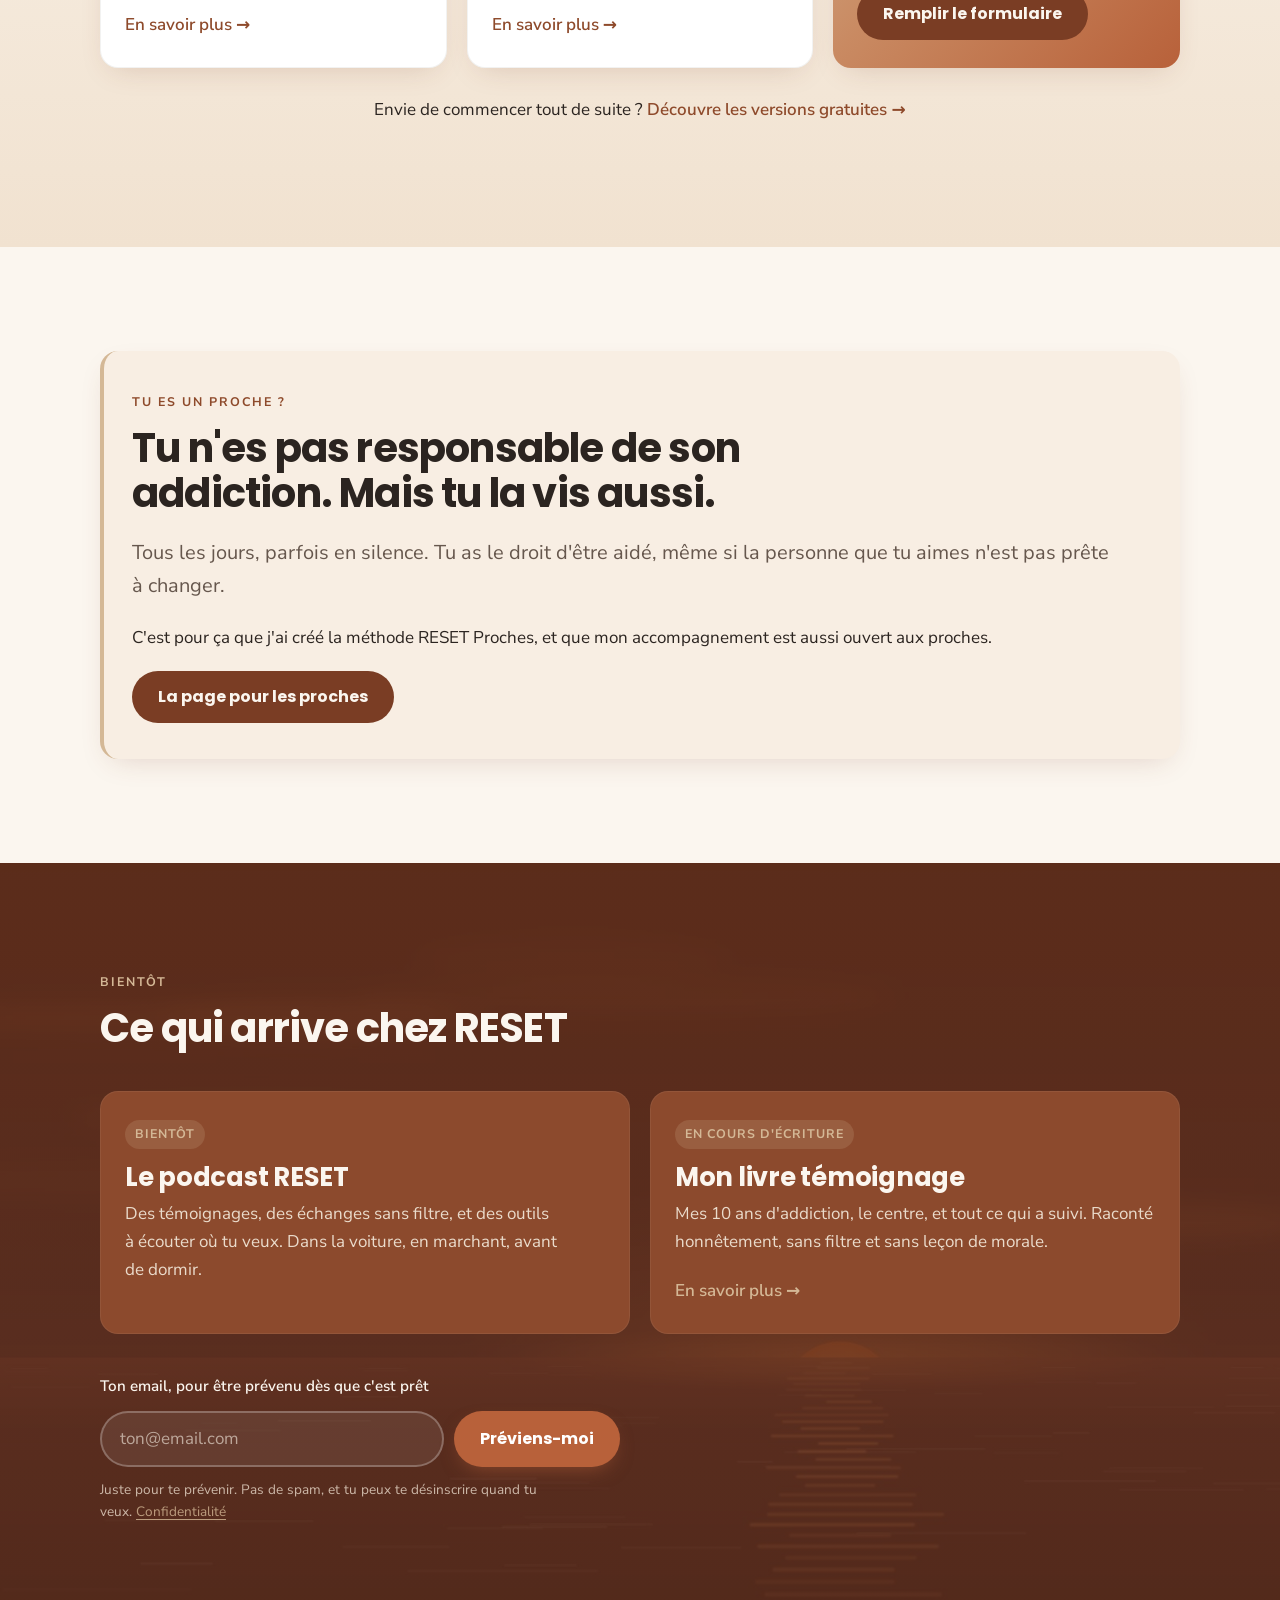
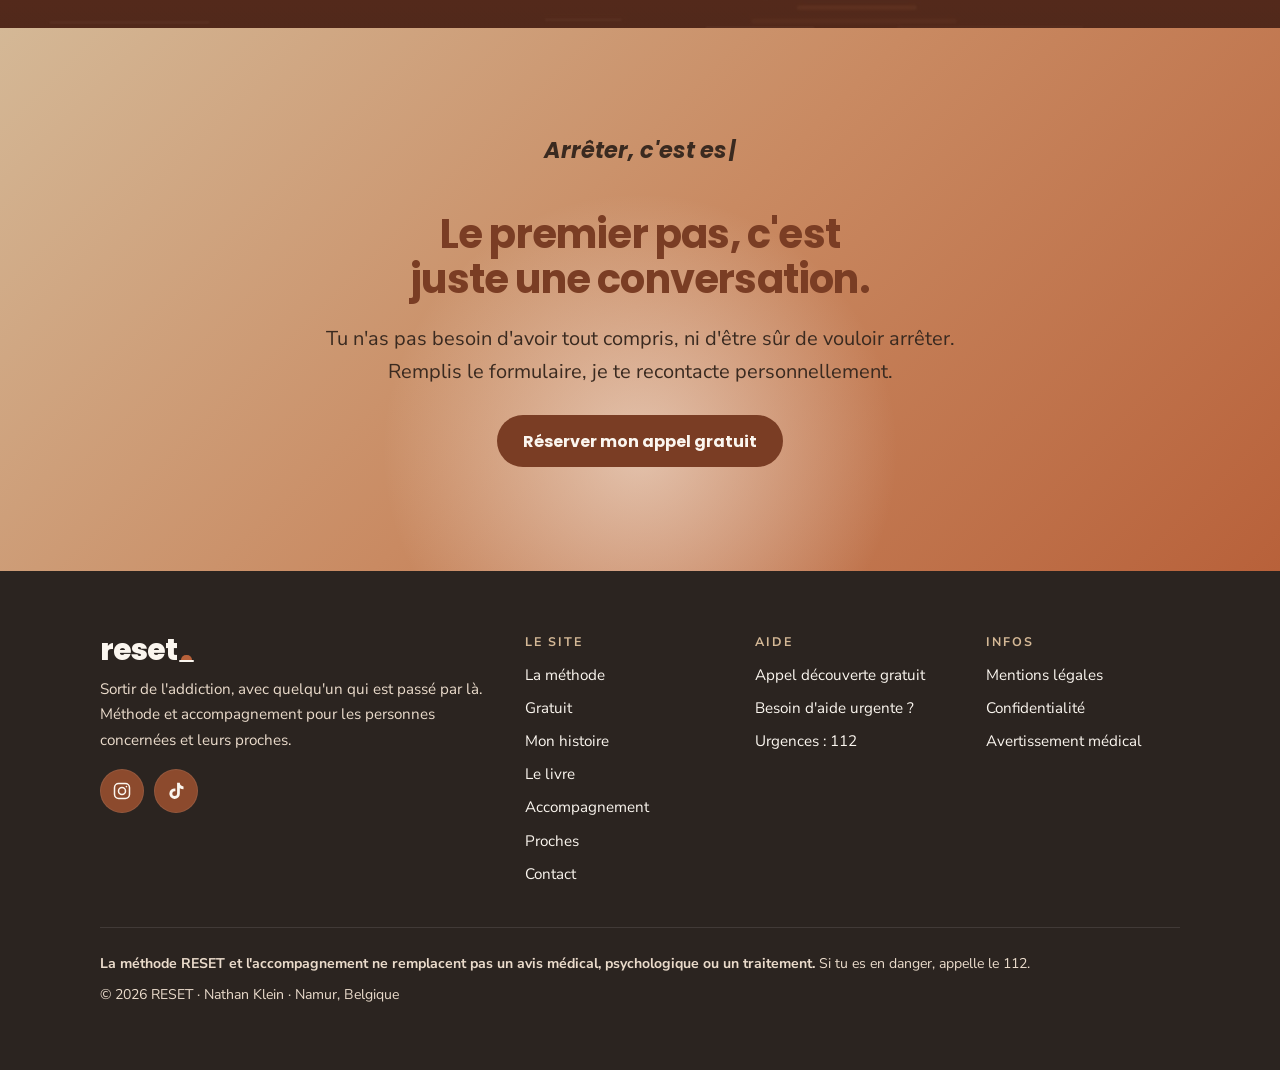
==== commit 580f0b22: "Accueil animé : lever de soleil, titre mot par mot, apparitions au défilement Héros en lever de sole" ====
--- a/index.html
+++ b/index.html
@@ -20,6 +20,7 @@
   <link rel="icon" href="/assets/img/favicon.svg" type="image/svg+xml">
   <link rel="preload" href="/assets/fonts/poppins-800.woff2" as="font" type="font/woff2" crossorigin>
   <link rel="stylesheet" href="/assets/css/style.css">
+  <link rel="stylesheet" href="/assets/css/anim.css">
   <script type="application/ld+json">{"@context": "https://schema.org", "@type": "ProfessionalService", "name": "RESET", "description": "Méthode et accompagnement pour sortir de l'addiction, pour les personnes concernées et leurs proches.", "url": "https://resetlibre.be/", "image": "https://resetlibre.be/assets/img/og-image.jpg", "areaServed": "BE", "founder": {"@type": "Person", "name": "Nathan"}, "sameAs": ["https://www.instagram.com/reset.libre/", "https://www.tiktok.com/@reset.libre"]}</script>
 </head>
 <body>
@@ -43,85 +44,76 @@
   </div>
 </header>
 <main id="contenu">
-<section class="hero">
-  <div class="container">
-    <span class="eyebrow">Méthode RESET · Sortir de l'addiction</span>
-    <h1>L'addiction n'est pas ton problème. <em>C'est la solution que tu as trouvée.</em></h1>
-    <p class="lead">Une solution qui a sûrement marché, un temps. Puis qui a commencé à tout prendre. J'ai vécu ça pendant 10 ans. Aujourd'hui, j'aide celles et ceux qui veulent en sortir, et leurs proches.</p>
-    <div class="btn-row">
-      <a class="btn btn-primary" href="https://tally.so/r/44M0qY" target="_blank" rel="noopener">Réserver mon appel gratuit</a>
+<section class="hero hero--sunrise">
+  <div class="sr-sky" aria-hidden="true"></div>
+  <div class="sr-glow" aria-hidden="true"></div>
+  <div class="sr-sun" aria-hidden="true"></div>
+  <div class="sr-horizon" aria-hidden="true"></div>
+  <div class="sr-blob sr-blob--a" aria-hidden="true"></div>
+  <div class="sr-blob sr-blob--b" aria-hidden="true"></div>
+  <div class="container">
+    <span class="eyebrow a-fade" style="--d:.9s">Méthode RESET · Sortir de l'addiction</span>
+    <h1 class="a-words" data-words>L'addiction n'est pas ton problème. <em>C'est la solution que tu as trouvée.</em></h1>
+    <p class="lead a-fade" style="--d:2.6s">Une solution qui a sûrement marché, un temps. Puis qui a commencé à tout prendre. J'ai vécu ça pendant 10 ans. Aujourd'hui, j'aide celles et ceux qui veulent en sortir, et leurs proches.</p>
+    <div class="btn-row a-fade" style="--d:3s">
+      <a class="btn btn-primary btn-shine" href="https://tally.so/r/44M0qY" target="_blank" rel="noopener">Réserver mon appel gratuit</a>
       <a class="btn btn-ghost" href="/methode/">Découvrir la méthode</a>
     </div>
-    <p class="btn-note">30 minutes en visio. Gratuit, sans engagement, sans jugement.</p>
-  </div>
-</section>
-
-<!-- SESSION PRIVÉE (temporaire) : se masque toute seule après la date indiquée dans data-expires -->
-<section class="section event" id="session-privee" data-expires="2026-10-08T23:00:00+02:00">
-  <div class="container event-inner">
-    <div class="event-date">
-      <span class="event-day">Jeudi</span>
-      <span class="event-num">8</span>
-      <span class="event-month">octobre</span>
-      <span class="event-hour">20h</span>
-    </div>
-    <div>
-      <span class="eyebrow">Session privée RESET</span>
-      <h2>Une soirée pour parler vrai de l'addiction.</h2>
-      <p class="lead">Je t'invite à une session privée, en visio. Je te raconte mon histoire, sans filtre, et je te présente les grandes lignes de la méthode RESET.</p>
-      <ul class="event-perks" aria-label="Infos pratiques">
-        <li>En visio</li>
-        <li>100 % gratuit</li>
-        <li>Caméra pas obligatoire</li>
-        <li>Pas obligé de parler</li>
-        <li>Aucune carte bancaire</li>
-      </ul>
-      <ul class="check-list">
-        <li>Mon parcours : 10 ans d'addiction, et le chemin pour en sortir</li>
-        <li>Les grandes lignes de la méthode RESET</li>
-        <li>Des témoignages</li>
-        <li>Un temps de questions-réponses : tu demandes ce que tu veux</li>
-      </ul>
-      <p class="event-for">Pour les personnes en situation d'addiction, ou qui se posent des questions sur leur consommation.</p>
-      <div class="btn-row"><a class="btn btn-primary" href="https://tally.so/r/81Oz7Y" target="_blank" rel="noopener">Je m'inscris à la session</a></div>
-      <p class="btn-note">Dès ton inscription, tu reçois toutes les infos par email, avec le lien pour rejoindre la communauté WhatsApp RESET.</p>
-      <p class="event-whatsapp"><strong>Important :</strong> rejoins la communauté WhatsApp. C'est là que tout se passe, pour ne rien manquer de la session.</p>
-    </div>
-  </div>
-</section>
+    <p class="btn-note a-fade" style="--d:3.3s">30 minutes en visio. Gratuit, sans engagement, sans jugement.</p>
+  </div>
+  <a class="sr-scroll a-fade" style="--d:3.8s" href="#reconnais" aria-label="Descendre"></a>
+</section>
+
+<div class="marquee" aria-hidden="true"><div class="marquee-track">
+  <span>Sans jugement</span><i></i><span>Arrêter, c'est le début</span><i></i><span>Derrière, il faut se reconstruire</span><i></i><span>Quelqu'un qui est passé par là</span><i></i>
+  <span>Sans jugement</span><i></i><span>Arrêter, c'est le début</span><i></i><span>Derrière, il faut se reconstruire</span><i></i><span>Quelqu'un qui est passé par là</span><i></i>
+</div></div>
+
+
 
 <section class="section section--dark">
   <div class="container narrow">
     <span class="eyebrow">Tu te reconnais ?</span>
-    <h2>Peut-être que tu te dis déjà une de ces phrases.</h2>
-    <ul class="echoes">
+    <h2 class="reveal">Peut-être que tu te dis déjà une de ces phrases.</h2>
+    <ul class="echoes stagger">
       <li>« C'est la dernière fois. » Encore.</li>
       <li>De l'extérieur, tout va bien. De l'intérieur, tu t'épuises.</li>
       <li>Tu ne sais plus si tu consommes pour faire la fête, ou pour tenir.</li>
       <li>Tu as essayé d'arrêter seul. Ça a tenu quelques jours.</li>
       <li>Tu n'es même pas sûr d'avoir un problème. Mais tu y penses souvent.</li>
     </ul>
-    <p class="lead">Si une de ces phrases te parle, tu n'es pas cassé. Et tu n'es pas seul.</p>
+    <p class="lead reveal">Si une de ces phrases te parle, tu n'es pas cassé. Et tu n'es pas seul.</p>
   </div>
 </section>
 
 <section class="section">
   <div class="container narrow">
     <span class="eyebrow">Ce que j'ai compris</span>
-    <p class="big-quote">Derrière chaque addiction, il y a <strong>quelque chose qui fait mal.</strong></p>
+    <p class="big-quote" data-fill>Derrière chaque addiction, il y a <strong>quelque chose qui fait mal.</strong></p>
     <p>Pendant des années, j'ai cru que mon problème, c'était ce que je consommais. En fait, c'était ce que ça m'évitait de ressentir. Le jour où j'ai compris ça, j'ai arrêté de me battre contre moi-même. J'ai commencé à regarder ce qu'il y avait en dessous.</p>
-    <p>C'est tout le principe de RESET. On ne s'attaque pas seulement au produit ou au comportement. On va voir ce qu'il vient combler, et on construit autre chose à la place.</p>
+    <p class="reveal">C'est tout le principe de RESET. On ne s'attaque pas seulement au produit ou au comportement. On va voir ce qu'il vient combler, et on construit autre chose à la place.</p>
+  </div>
+</section>
+
+<section class="section section--tight stats-band">
+  <div class="container">
+    <ul class="stats stagger">
+      <li><span class="stat-num" data-count="10">0</span><span class="stat-label">ans d'addiction</span></li>
+      <li><span class="stat-num" data-count="2">0</span><span class="stat-label">mois en centre, comme patient</span></li>
+      <li><span class="stat-num" data-count="2">0</span><span class="stat-label">ans à y travailler</span></li>
+      <li><span class="stat-num" data-count="5">0</span><span class="stat-label">étapes pour te reconstruire</span></li>
+    </ul>
   </div>
 </section>
 
 <section class="section section--sand">
   <div class="container">
-    <div class="section-head">
+    <div class="section-head reveal">
       <span class="eyebrow">La méthode</span>
       <h2>RESET, en 5 étapes</h2>
       <p class="lead">Cinq étapes, dans l'ordre où je les ai vécues. Du concret, des exercices, et une vraie place pour ce que tu ressens.</p>
     </div>
-    <ol class="steps">
+    <ol class="steps stagger">
       <li class="step"><span class="step-letter" aria-hidden="true">R</span><div><h3>Reconnaître</h3><p>Regarder ta consommation en face, sans te juger. Juste voir ce qui est là.</p></div></li>
       <li class="step"><span class="step-letter" aria-hidden="true">É</span><div><h3>Éclaircir</h3><p>Comprendre ce que l'addiction vient calmer, cacher ou remplir chez toi.</p></div></li>
       <li class="step"><span class="step-letter" aria-hidden="true">S</span><div><h3>Sécuriser</h3><p>Poser une routine, un entourage et des repères pour traverser les moments durs.</p></div></li>
@@ -134,10 +126,10 @@
 
 <section class="section">
   <div class="container split">
-    <div class="split-media split-media--sun">
+    <div class="split-media split-media--sun reveal" data-parallax>
       <img src="/assets/img/photos/nathan-accueil.jpg" alt="Portrait de Nathan, fondateur de la méthode RESET" width="665" height="831" loading="lazy">
     </div>
-    <div>
+    <div class="reveal">
       <span class="eyebrow">Qui je suis</span>
       <h2>Je m'appelle Nathan. J'ai vécu 10 ans dans l'addiction.</h2>
       <p>Un jour, j'ai accepté de l'aide. Je suis parti dans un centre de réhabilitation à l'étranger, où j'ai passé deux mois comme patient. Puis j'y suis resté, de l'autre côté : j'y ai travaillé pendant deux ans, aux côtés de personnes qui vivaient ce que j'avais vécu.</p>
@@ -149,11 +141,11 @@
 
 <section class="section section--soft">
   <div class="container">
-    <div class="section-head">
+    <div class="section-head reveal">
       <span class="eyebrow">Ce que je propose</span>
       <h2>Trois façons d'avancer, à ton rythme</h2>
     </div>
-    <div class="grid grid-3">
+    <div class="grid grid-3 stagger">
       <article class="card">
         <div class="card-icon"><svg viewBox="0 0 24 24" fill="none" stroke="currentColor" stroke-width="1.8" stroke-linecap="round" stroke-linejoin="round" aria-hidden="true"><path d="M4 19.5A2.5 2.5 0 0 1 6.5 17H20V3H6.5A2.5 2.5 0 0 0 4 5.5z"/><path d="M4 19.5A2.5 2.5 0 0 0 6.5 22H20v-5"/><path d="M9 7h7M9 11h5"/></svg></div>
         <h3>La méthode RESET</h3>
@@ -179,7 +171,7 @@
 
 <section class="section">
   <div class="container">
-    <div class="notice notice--warm" style="padding:36px 28px">
+    <div class="notice notice--warm reveal" style="padding:36px 28px">
       <span class="eyebrow">Tu es un proche ?</span>
       <h2>Tu n'es pas responsable de son addiction. Mais tu la vis aussi.</h2>
       <p class="lead">Tous les jours, parfois en silence. Tu as le droit d'être aidé, même si la personne que tu aimes n'est pas prête à changer.</p>
@@ -193,11 +185,11 @@
 
 <section class="section section--dark section--image" style="background-image:linear-gradient(180deg,rgba(98,46,26,.92),rgba(98,46,26,.8)),url('/assets/img/ocean-nuit.jpg')">
   <div class="container">
-    <div class="section-head">
+    <div class="section-head reveal">
       <span class="eyebrow">Bientôt</span>
       <h2>Ce qui arrive chez RESET</h2>
     </div>
-    <div class="grid grid-2" style="margin-bottom:40px">
+    <div class="grid grid-2 stagger" style="margin-bottom:40px">
       <article class="card card--dark">
         <span class="tag">Bientôt</span>
         <h3>Le podcast RESET</h3>
@@ -224,11 +216,13 @@
   </div>
 </section>
 
-<section class="section section--sun center">
+<section class="section section--sun center final-sun">
+  <div class="final-sun-disc" aria-hidden="true"></div>
   <div class="container narrow">
-    <h2>Le premier pas, c'est juste une conversation.</h2>
+    <p class="signature" data-type="Arrêter, c'est essentiel. Mais arrêter, c'est le début.">Arrêter, c'est essentiel. Mais arrêter, c'est le début.</p>
+    <h2 class="reveal">Le premier pas, c'est juste une conversation.</h2>
     <p class="lead" style="color:#3A2A20">Tu n'as pas besoin d'avoir tout compris, ni d'être sûr de vouloir arrêter. Remplis le formulaire, je te recontacte personnellement.</p>
-    <div class="btn-row"><a class="btn btn-dark" href="https://tally.so/r/44M0qY" target="_blank" rel="noopener">Réserver mon appel gratuit</a></div>
+    <div class="btn-row reveal"><a class="btn btn-dark btn-shine" href="https://tally.so/r/44M0qY" target="_blank" rel="noopener">Réserver mon appel gratuit</a></div>
   </div>
 </section>
 </main>
@@ -280,5 +274,6 @@
 </footer>
 <a class="urgent-pill" href="/aide-urgente/" data-urgent><span class="dot" aria-hidden="true"></span>Besoin d'aide urgente ?</a>
 <script src="/assets/js/main.js" defer></script>
+<script src="/assets/js/anim.js" defer></script>
 </body>
 </html>
--- a/assets/css/anim.css
+++ b/assets/css/anim.css
@@ -0,0 +1,114 @@
+/* ==========================================================================
+   RESET · Animations (douces, jamais agressives, coupées si l'utilisateur
+   a demandé moins de mouvement)
+   ========================================================================== */
+
+/* ---------- Héros : lever de soleil ---------- */
+.hero--sunrise {
+  background: linear-gradient(180deg, #2E1A13 0%, #5E2E1B 38%, #7A3D24 62%, #B8613A 100%);
+  overflow: hidden;
+}
+.hero--sunrise::before { display: none; }
+.hero--sunrise .container { position: relative; z-index: 2; }
+.sr-sky, .sr-glow, .sr-sun, .sr-horizon, .sr-blob { position: absolute; pointer-events: none; }
+.sr-sky { inset: 0; background: linear-gradient(180deg, rgba(212, 184, 150, 0) 35%, rgba(212, 184, 150, .42) 100%); opacity: 0; animation: sr-fade 4s ease-out .3s forwards; }
+.sr-sun {
+  right: 8%; bottom: -320px; width: 300px; height: 300px; border-radius: 50%;
+  background: radial-gradient(circle, #F6DDB8 0%, #E9B98C 36%, #D08A5C 60%, rgba(184, 97, 58, 0) 72%);
+  filter: blur(1px); animation: sr-rise 3.6s cubic-bezier(.2, .7, .2, 1) .2s forwards;
+}
+.sr-glow {
+  right: -10%; bottom: -420px; width: 900px; height: 620px; border-radius: 50%;
+  background: radial-gradient(closest-side, rgba(246, 221, 184, .42), transparent);
+  animation: sr-rise 3.6s cubic-bezier(.2, .7, .2, 1) .2s forwards, sr-breathe 7s ease-in-out 4s infinite;
+}
+.sr-horizon { left: 0; right: 0; bottom: 34%; height: 2px; background: linear-gradient(90deg, transparent, rgba(251, 246, 239, .45), transparent); transform: scaleX(0); animation: sr-line 1.8s ease-out 1.4s forwards; }
+.sr-blob { border-radius: 50%; filter: blur(50px); opacity: .5; }
+.sr-blob--a { width: 380px; height: 300px; left: -120px; top: 12%; background: rgba(212, 184, 150, .35); animation: sr-float 14s ease-in-out infinite; }
+.sr-blob--b { width: 300px; height: 260px; right: 20%; top: 4%; background: rgba(184, 97, 58, .45); animation: sr-float 18s ease-in-out -6s infinite; }
+@keyframes sr-fade { to { opacity: 1; } }
+@keyframes sr-rise { to { transform: translateY(var(--rise, -640px)); } }
+@keyframes sr-breathe { 0%, 100% { transform: translateY(var(--rise, -640px)) scale(1); } 50% { transform: translateY(var(--rise, -640px)) scale(1.07); } }
+@keyframes sr-line { to { transform: scaleX(1); } }
+@keyframes sr-float { 0%, 100% { transform: translate(0, 0); } 50% { transform: translate(40px, 30px); } }
+@media (max-width: 767px) { .hero--sunrise { --rise: -880px; } .sr-sun { right: 50%; margin-right: -110px; width: 220px; height: 220px; } .sr-glow { right: 50%; margin-right: -450px; } }
+
+/* Titre mot par mot */
+.a-words .w { display: inline-block; opacity: 0; transform: translateY(.6em); filter: blur(6px); animation: a-word .8s cubic-bezier(.2, .7, .2, 1) forwards; }
+@keyframes a-word { to { opacity: 1; transform: none; filter: none; } }
+.a-fade { opacity: 0; animation: a-fadeup .9s cubic-bezier(.2, .7, .2, 1) var(--d, 0s) forwards; }
+@keyframes a-fadeup { from { opacity: 0; transform: translateY(14px); } to { opacity: 1; transform: none; } }
+
+/* Bouton qui respire, avec un reflet qui passe */
+.btn-shine { position: relative; overflow: hidden; animation: a-pulse 2.8s ease-in-out 4.5s infinite; }
+.btn-shine::after {
+  content: ""; position: absolute; top: 0; left: -60%; width: 40%; height: 100%;
+  background: linear-gradient(90deg, transparent, rgba(255, 255, 255, .35), transparent);
+  transform: skewX(-20deg); animation: a-shine 3.4s ease-in-out 4s infinite;
+}
+@keyframes a-shine { 0% { left: -60%; } 55%, 100% { left: 130%; } }
+@keyframes a-pulse { 0%, 100% { box-shadow: 0 8px 20px -8px rgba(184, 97, 58, .6), 0 0 0 0 rgba(212, 184, 150, .45); } 50% { box-shadow: 0 8px 20px -8px rgba(184, 97, 58, .6), 0 0 0 12px rgba(212, 184, 150, 0); } }
+
+.sr-scroll { position: absolute; left: 50%; bottom: 18px; z-index: 2; width: 26px; height: 42px; margin-left: -13px; border: 2px solid rgba(251, 246, 239, .6); border-radius: 14px; }
+.sr-scroll::before { content: ""; position: absolute; left: 50%; top: 8px; width: 4px; height: 8px; margin-left: -2px; border-radius: 2px; background: var(--cream); animation: a-wheel 1.6s ease-in-out infinite; }
+@keyframes a-wheel { 0% { opacity: 0; transform: translateY(0); } 40% { opacity: 1; } 100% { opacity: 0; transform: translateY(12px); } }
+
+/* ---------- Bandeau qui défile ---------- */
+.marquee { background: var(--orange); color: var(--cream); overflow: hidden; white-space: nowrap; padding: 16px 0; font-family: var(--serif); font-weight: 700; font-size: 1.15rem; }
+.marquee-track { display: inline-flex; align-items: center; animation: a-marquee 30s linear infinite; }
+.marquee span { padding: 0 22px; }
+.marquee i { width: 10px; height: 10px; border-radius: 50%; background: var(--sand); flex: none; }
+@keyframes a-marquee { to { transform: translateX(-50%); } }
+
+/* ---------- Apparitions au défilement ---------- */
+.js-anim .reveal { opacity: 0; transform: translateY(40px); transition: opacity .9s cubic-bezier(.2, .7, .2, 1), transform .9s cubic-bezier(.2, .7, .2, 1); }
+.js-anim .reveal.in { opacity: 1; transform: none; }
+.js-anim .stagger > * { opacity: 0; transform: translateY(36px); transition: opacity .8s cubic-bezier(.2, .7, .2, 1), transform .8s cubic-bezier(.2, .7, .2, 1); }
+.js-anim .stagger.in > * { opacity: 1; transform: none; }
+.js-anim .echoes.stagger > * { transform: translateX(-40px); }
+.js-anim .echoes.stagger.in > * { transform: none; }
+
+/* La grande phrase se remplit de couleur pendant qu'on fait défiler */
+.big-quote[data-fill] .fw { color: rgba(43, 36, 32, .18); transition: color .35s ease; }
+.big-quote[data-fill] .fw.on { color: var(--ink); }
+.big-quote[data-fill] strong .fw.on { color: var(--orange-deep); }
+
+/* ---------- Chiffres ---------- */
+.stats-band { background: var(--cream); padding-top: 24px; }
+.stats { list-style: none; margin: 0; padding: 0; display: grid; grid-template-columns: repeat(2, 1fr); gap: 14px; }
+.stats li { background: #fff; border-radius: var(--radius); padding: 24px 16px; text-align: center; box-shadow: var(--shadow); }
+.stat-num { display: block; font-family: var(--serif); font-weight: 800; font-size: clamp(2.6rem, 8vw, 3.4rem); line-height: 1; color: var(--orange); }
+.stat-label { display: block; margin-top: 8px; font-size: .95rem; color: var(--ink-soft); }
+@media (min-width: 900px) { .stats { grid-template-columns: repeat(4, 1fr); } }
+
+/* ---------- Cartes vivantes ---------- */
+.step, .card { transition: transform .35s ease, box-shadow .35s ease, opacity .8s cubic-bezier(.2, .7, .2, 1); }
+.step:hover, .card:hover { transform: translateY(-6px); box-shadow: 0 24px 50px -22px rgba(122, 61, 36, .45); }
+.step .step-letter { transition: transform .4s cubic-bezier(.3, 1.6, .5, 1); }
+.step:hover .step-letter { transform: scale(1.12) rotate(-6deg); }
+
+/* Photo : léger effet de profondeur */
+[data-parallax] img { will-change: transform; transition: transform .1s linear; }
+
+/* ---------- Fin : soleil + phrase signature qui s'écrit ---------- */
+.final-sun { overflow: hidden; }
+.final-sun .container { position: relative; z-index: 1; }
+.final-sun-disc { position: absolute; left: 50%; bottom: -260px; width: 520px; height: 520px; margin-left: -260px; border-radius: 50%; background: radial-gradient(circle, rgba(251, 246, 239, .55), rgba(251, 246, 239, 0) 70%); transition: transform 1.6s cubic-bezier(.2, .7, .2, 1); }
+.final-sun.in .final-sun-disc { transform: translateY(-120px); }
+.signature { font-family: var(--serif); font-weight: 700; font-style: italic; font-size: clamp(1.1rem, 3.4vw, 1.4rem); color: var(--night); min-height: 2.8em; margin-bottom: 18px; }
+.signature.typing::after { content: "|"; margin-left: 2px; animation: a-blink .8s steps(1) infinite; }
+@keyframes a-blink { 50% { opacity: 0; } }
+
+/* ---------- Moins de mouvement demandé : tout s'affiche directement ---------- */
+@media (prefers-reduced-motion: reduce) {
+  .a-words .w, .a-fade, .sr-sky { opacity: 1 !important; transform: none !important; filter: none !important; }
+  .sr-sun, .sr-glow { transform: translateY(var(--rise, -640px)) !important; }
+  .sr-horizon { transform: none !important; }
+  .js-anim .reveal, .js-anim .stagger > * { opacity: 1 !important; transform: none !important; }
+  .big-quote[data-fill] .fw { color: var(--ink) !important; }
+  .marquee-track { animation: none !important; }
+}
+
+/* Sur le lever de soleil, le bouton principal passe en crème pour bien ressortir */
+.hero--sunrise .btn-primary { background: var(--cream); color: var(--night); }
+.hero--sunrise .btn-primary:hover { background: #fff; color: var(--night); }
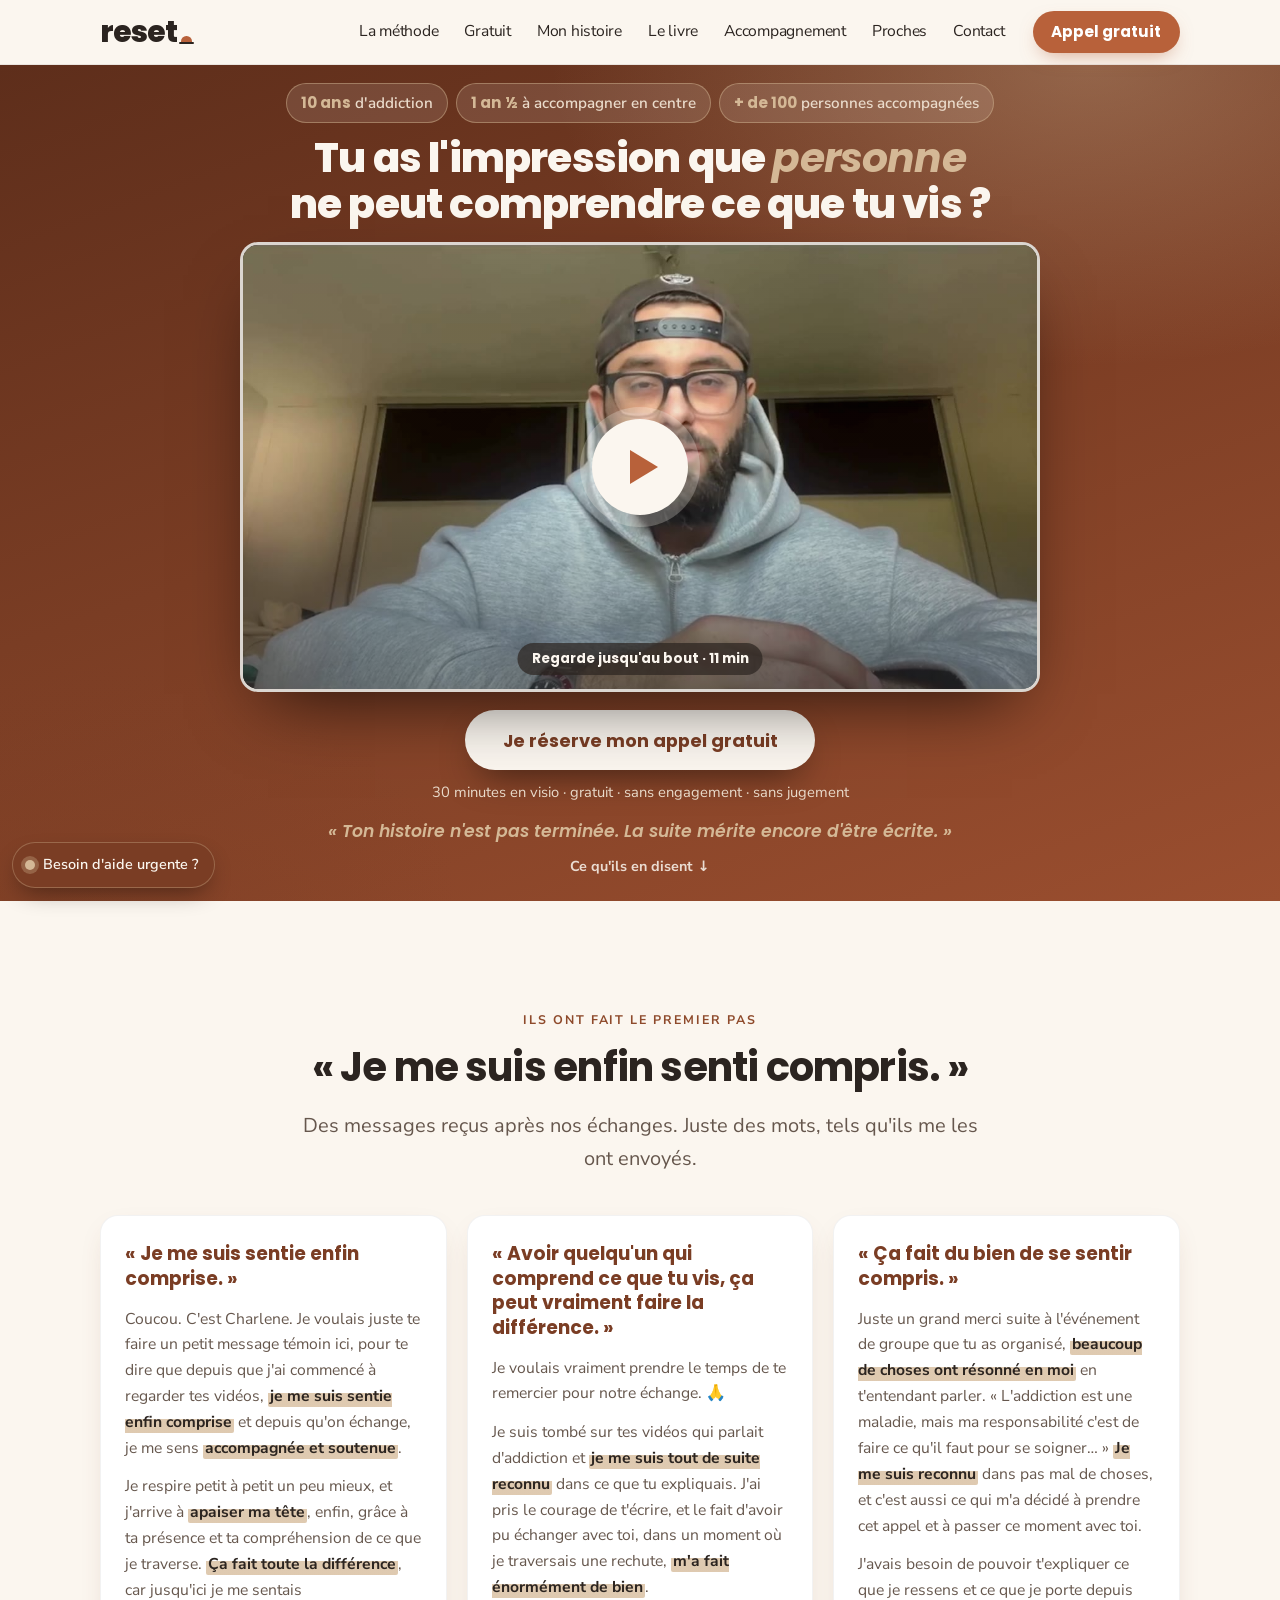
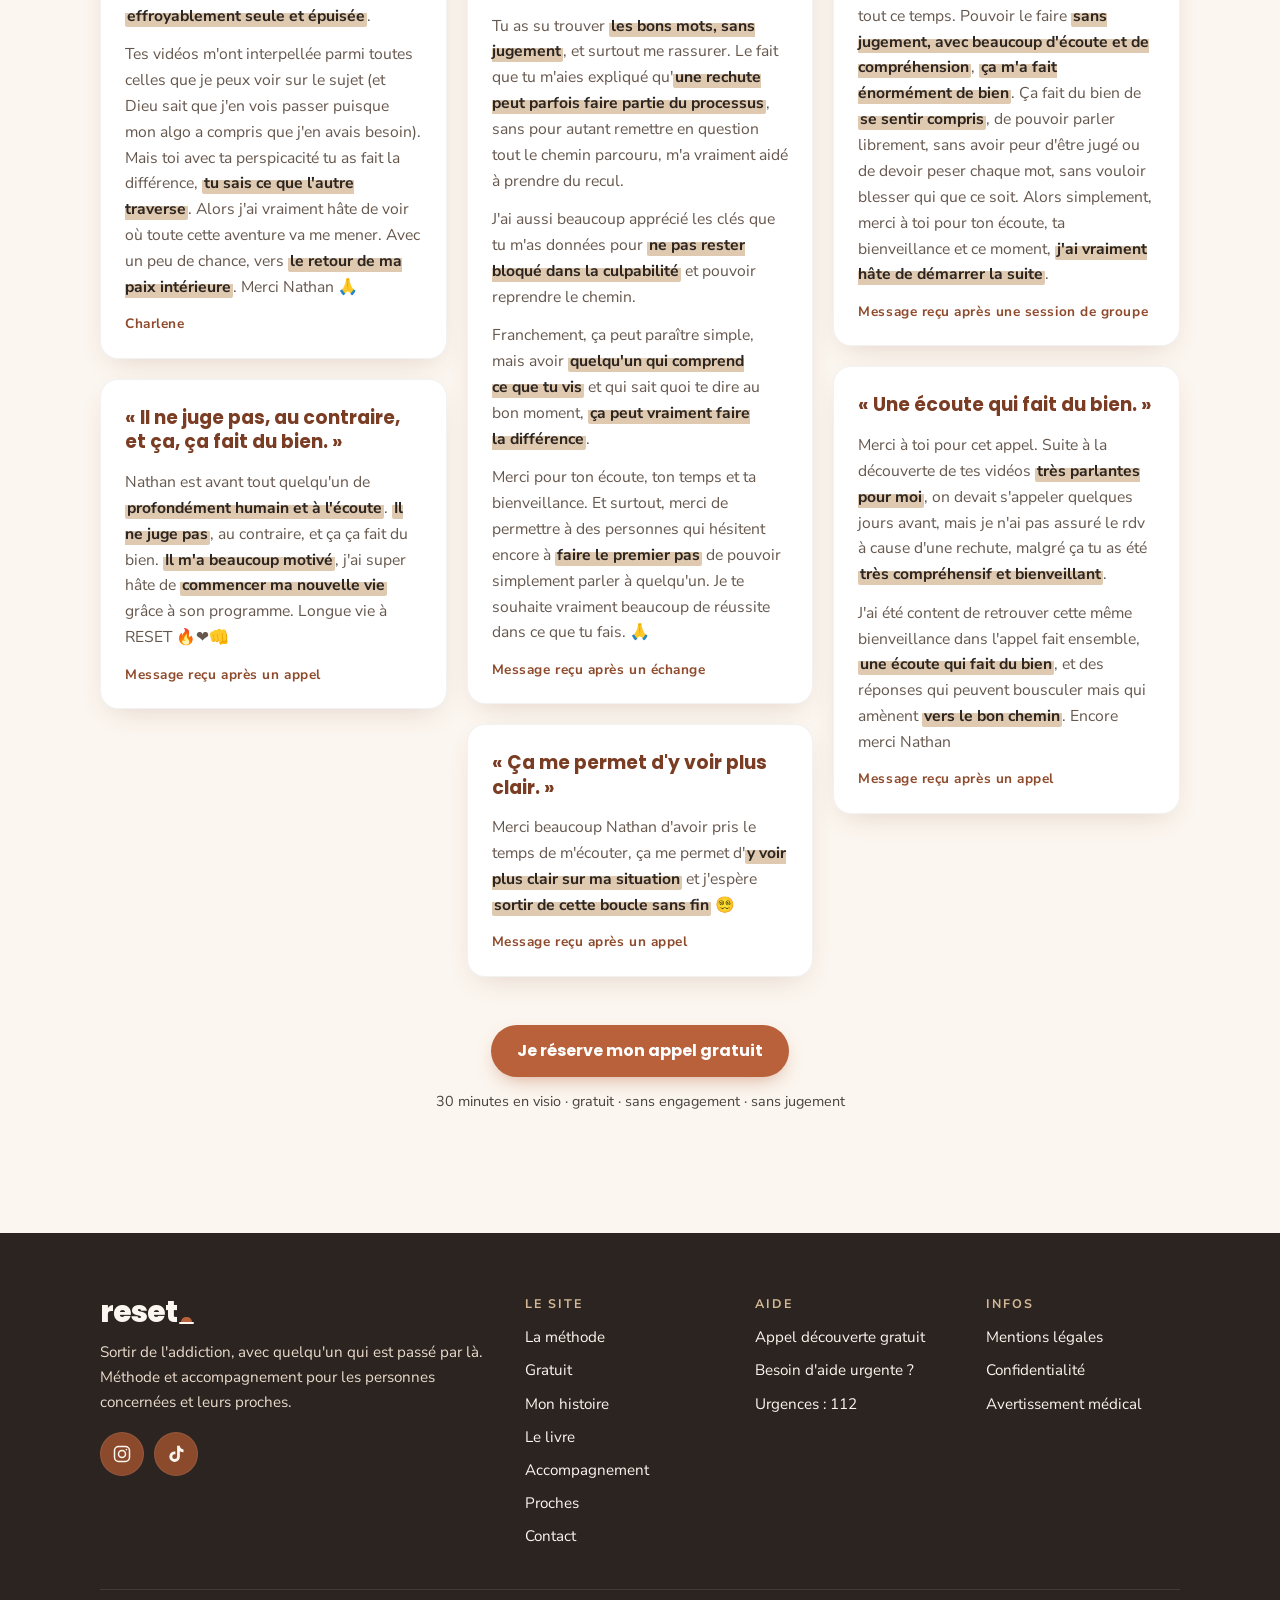
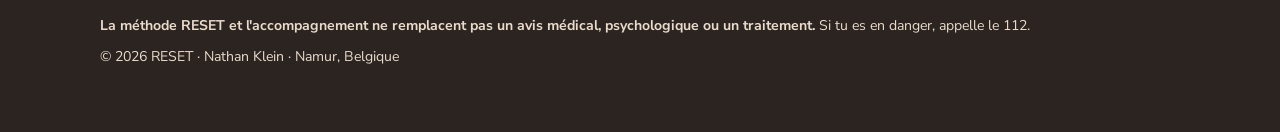
==== commit 20f3fcfc: "Accueil : page VSL (vidéo + appel gratuit) et témoignages La page d'accueil devient la page de la vi" ====
--- a/index.html
+++ b/index.html
@@ -19,8 +19,9 @@
   <meta name="theme-color" content="#7A3D24">
   <link rel="icon" href="/assets/img/favicon.svg" type="image/svg+xml">
   <link rel="preload" href="/assets/fonts/poppins-800.woff2" as="font" type="font/woff2" crossorigin>
+  <link rel="preload" href="/assets/img/vsl-poster.jpg" as="image">
   <link rel="stylesheet" href="/assets/css/style.css">
-  <link rel="stylesheet" href="/assets/css/anim.css">
+  <link rel="stylesheet" href="/assets/css/vsl.css">
   <script type="application/ld+json">{"@context": "https://schema.org", "@type": "ProfessionalService", "name": "RESET", "description": "Méthode et accompagnement pour sortir de l'addiction, pour les personnes concernées et leurs proches.", "url": "https://resetlibre.be/", "image": "https://resetlibre.be/assets/img/og-image.jpg", "areaServed": "BE", "founder": {"@type": "Person", "name": "Nathan"}, "sameAs": ["https://www.instagram.com/reset.libre/", "https://www.tiktok.com/@reset.libre"]}</script>
 </head>
 <body>
@@ -43,188 +44,76 @@
     </nav>
   </div>
 </header>
-<main id="contenu">
-<section class="hero hero--sunrise">
-  <div class="sr-sky" aria-hidden="true"></div>
-  <div class="sr-glow" aria-hidden="true"></div>
-  <div class="sr-sun" aria-hidden="true"></div>
-  <div class="sr-horizon" aria-hidden="true"></div>
-  <div class="sr-blob sr-blob--a" aria-hidden="true"></div>
-  <div class="sr-blob sr-blob--b" aria-hidden="true"></div>
-  <div class="container">
-    <span class="eyebrow a-fade" style="--d:.9s">Méthode RESET · Sortir de l'addiction</span>
-    <h1 class="a-words" data-words>L'addiction n'est pas ton problème. <em>C'est la solution que tu as trouvée.</em></h1>
-    <p class="lead a-fade" style="--d:2.6s">Une solution qui a sûrement marché, un temps. Puis qui a commencé à tout prendre. J'ai vécu ça pendant 10 ans. Aujourd'hui, j'aide celles et ceux qui veulent en sortir, et leurs proches.</p>
-    <div class="btn-row a-fade" style="--d:3s">
-      <a class="btn btn-primary btn-shine" href="https://tally.so/r/44M0qY" target="_blank" rel="noopener">Réserver mon appel gratuit</a>
-      <a class="btn btn-ghost" href="/methode/">Découvrir la méthode</a>
+
+<main id="contenu" class="vsl">
+  <section class="vsl-hero">
+    <div class="vsl-inner">
+      <ul class="vsl-proof" aria-label="Mon parcours">
+        <li><b>10 ans</b> d'addiction</li>
+        <li><b>1 an ½</b> à accompagner<span class="vsl-long"> en centre</span></li>
+        <li><b>+ de 100</b> personnes<span class="vsl-long"> accompagnées</span></li>
+      </ul>
+      <h1 class="vsl-title">Tu as l'impression que <em>personne</em> ne peut comprendre ce que tu vis&nbsp;?</h1>
+      <div class="vsl-video" data-src="/assets/video/vsl/master.m3u8">
+        <button class="vsl-poster" type="button" aria-label="Lancer la vidéo">
+          <img src="/assets/img/vsl-poster.jpg" alt="Nathan face caméra, au début de la vidéo" width="1280" height="720">
+          <span class="vsl-play" aria-hidden="true"></span>
+          <span class="vsl-badge">Regarde jusqu'au bout · 11 min</span>
+        </button>
+      </div>
+      <div class="vsl-cta">
+        <a class="btn btn-primary vsl-btn" href="https://tally.so/r/44M0qY" target="_blank" rel="noopener">Je réserve mon appel gratuit</a>
+        <p class="vsl-note">30 minutes en visio · gratuit · sans engagement · sans jugement</p>
+        <p class="vsl-punch">« Ton histoire n'est pas terminée. La suite mérite encore d'être écrite. »</p>
+      </div>
+      <a class="vsl-more" href="#temoignages">Ce qu'ils en disent <span aria-hidden="true">↓</span></a>
     </div>
-    <p class="btn-note a-fade" style="--d:3.3s">30 minutes en visio. Gratuit, sans engagement, sans jugement.</p>
-  </div>
-  <a class="sr-scroll a-fade" style="--d:3.8s" href="#reconnais" aria-label="Descendre"></a>
-</section>
-
-<div class="marquee" aria-hidden="true"><div class="marquee-track">
-  <span>Sans jugement</span><i></i><span>Arrêter, c'est le début</span><i></i><span>Derrière, il faut se reconstruire</span><i></i><span>Quelqu'un qui est passé par là</span><i></i>
-  <span>Sans jugement</span><i></i><span>Arrêter, c'est le début</span><i></i><span>Derrière, il faut se reconstruire</span><i></i><span>Quelqu'un qui est passé par là</span><i></i>
-</div></div>
-
-
-
-<section class="section section--dark">
-  <div class="container narrow">
-    <span class="eyebrow">Tu te reconnais ?</span>
-    <h2 class="reveal">Peut-être que tu te dis déjà une de ces phrases.</h2>
-    <ul class="echoes stagger">
-      <li>« C'est la dernière fois. » Encore.</li>
-      <li>De l'extérieur, tout va bien. De l'intérieur, tu t'épuises.</li>
-      <li>Tu ne sais plus si tu consommes pour faire la fête, ou pour tenir.</li>
-      <li>Tu as essayé d'arrêter seul. Ça a tenu quelques jours.</li>
-      <li>Tu n'es même pas sûr d'avoir un problème. Mais tu y penses souvent.</li>
-    </ul>
-    <p class="lead reveal">Si une de ces phrases te parle, tu n'es pas cassé. Et tu n'es pas seul.</p>
-  </div>
-</section>
-
-<section class="section">
-  <div class="container narrow">
-    <span class="eyebrow">Ce que j'ai compris</span>
-    <p class="big-quote" data-fill>Derrière chaque addiction, il y a <strong>quelque chose qui fait mal.</strong></p>
-    <p>Pendant des années, j'ai cru que mon problème, c'était ce que je consommais. En fait, c'était ce que ça m'évitait de ressentir. Le jour où j'ai compris ça, j'ai arrêté de me battre contre moi-même. J'ai commencé à regarder ce qu'il y avait en dessous.</p>
-    <p class="reveal">C'est tout le principe de RESET. On ne s'attaque pas seulement au produit ou au comportement. On va voir ce qu'il vient combler, et on construit autre chose à la place.</p>
-  </div>
-</section>
-
-<section class="section section--tight stats-band">
-  <div class="container">
-    <ul class="stats stagger">
-      <li><span class="stat-num" data-count="10">0</span><span class="stat-label">ans d'addiction</span></li>
-      <li><span class="stat-num" data-count="2">0</span><span class="stat-label">mois en centre, comme patient</span></li>
-      <li><span class="stat-num" data-count="2">0</span><span class="stat-label">ans à y travailler</span></li>
-      <li><span class="stat-num" data-count="5">0</span><span class="stat-label">étapes pour te reconstruire</span></li>
-    </ul>
-  </div>
-</section>
-
-<section class="section section--sand">
-  <div class="container">
-    <div class="section-head reveal">
-      <span class="eyebrow">La méthode</span>
-      <h2>RESET, en 5 étapes</h2>
-      <p class="lead">Cinq étapes, dans l'ordre où je les ai vécues. Du concret, des exercices, et une vraie place pour ce que tu ressens.</p>
-    </div>
-    <ol class="steps stagger">
-      <li class="step"><span class="step-letter" aria-hidden="true">R</span><div><h3>Reconnaître</h3><p>Regarder ta consommation en face, sans te juger. Juste voir ce qui est là.</p></div></li>
-      <li class="step"><span class="step-letter" aria-hidden="true">É</span><div><h3>Éclaircir</h3><p>Comprendre ce que l'addiction vient calmer, cacher ou remplir chez toi.</p></div></li>
-      <li class="step"><span class="step-letter" aria-hidden="true">S</span><div><h3>Sécuriser</h3><p>Poser une routine, un entourage et des repères pour traverser les moments durs.</p></div></li>
-      <li class="step"><span class="step-letter" aria-hidden="true">E</span><div><h3>Exister</h3><p>Retrouver qui tu es sans le produit. Ton corps, tes émotions, tes envies.</p></div></li>
-      <li class="step"><span class="step-letter" aria-hidden="true">T</span><div><h3>Tenir</h3><p>Construire une vie qui te donne envie de rester libre. Jour après jour.</p></div></li>
-    </ol>
-    <p style="margin-top:28px"><a class="link-arrow" href="/methode/">Voir la méthode en détail</a></p>
-  </div>
-</section>
-
-<section class="section">
-  <div class="container split">
-    <div class="split-media split-media--sun reveal" data-parallax>
-      <img src="/assets/img/photos/nathan-accueil.jpg" alt="Portrait de Nathan, fondateur de la méthode RESET" width="665" height="831" loading="lazy">
-    </div>
-    <div class="reveal">
-      <span class="eyebrow">Qui je suis</span>
-      <h2>Je m'appelle Nathan. J'ai vécu 10 ans dans l'addiction.</h2>
-      <p>Un jour, j'ai accepté de l'aide. Je suis parti dans un centre de réhabilitation à l'étranger, où j'ai passé deux mois comme patient. Puis j'y suis resté, de l'autre côté : j'y ai travaillé pendant deux ans, aux côtés de personnes qui vivaient ce que j'avais vécu.</p>
-      <p>Je ne suis ni médecin, ni psy. Je suis quelqu'un qui est passé par là, et qui a vu beaucoup de parcours de l'intérieur. RESET, c'est tout ce que j'aurais voulu qu'on me dise au début.</p>
-      <a class="link-arrow" href="/mon-histoire/">Lire mon histoire</a>
-    </div>
-  </div>
-</section>
-
-<section class="section section--soft">
-  <div class="container">
-    <div class="section-head reveal">
-      <span class="eyebrow">Ce que je propose</span>
-      <h2>Trois façons d'avancer, à ton rythme</h2>
-    </div>
-    <div class="grid grid-3 stagger">
-      <article class="card">
-        <div class="card-icon"><svg viewBox="0 0 24 24" fill="none" stroke="currentColor" stroke-width="1.8" stroke-linecap="round" stroke-linejoin="round" aria-hidden="true"><path d="M4 19.5A2.5 2.5 0 0 1 6.5 17H20V3H6.5A2.5 2.5 0 0 0 4 5.5z"/><path d="M4 19.5A2.5 2.5 0 0 0 6.5 22H20v-5"/><path d="M9 7h7M9 11h5"/></svg></div>
-        <h3>La méthode RESET</h3>
-        <p>14 chapitres et des exercices concrets à faire chez toi, à ton rythme. Routine, émotions, entourage, rechute : tout y est, étape par étape.</p>
-        <a class="link-arrow" href="/accompagnement/#methode">En savoir plus</a>
-      </article>
-      <article class="card">
-        <div class="card-icon"><svg viewBox="0 0 24 24" fill="none" stroke="currentColor" stroke-width="1.8" stroke-linecap="round" stroke-linejoin="round" aria-hidden="true"><circle cx="8" cy="7" r="3"/><circle cx="17" cy="8" r="2.5"/><path d="M2.5 20c0-3.3 2.5-6 5.5-6s5.5 2.7 5.5 6"/><path d="M14 14.5c.9-.6 1.9-1 3-1 2.5 0 4.5 2.2 4.5 5"/></svg></div>
-        <h3>L'accompagnement</h3>
-        <p>Un suivi individuel avec moi, en complément de la méthode. Pour les personnes en situation d'addiction, et pour leurs proches.</p>
-        <a class="link-arrow" href="/accompagnement/#accompagnement">En savoir plus</a>
-      </article>
-      <article class="card card--sun">
-        <div class="card-icon"><svg viewBox="0 0 24 24" fill="none" stroke="currentColor" stroke-width="1.8" stroke-linecap="round" stroke-linejoin="round" aria-hidden="true"><rect x="2.5" y="6" width="13" height="12" rx="2.5"/><path d="M15.5 10.5 21.5 7v10l-6-3.5"/></svg></div>
-        <h3>L'appel découverte gratuit</h3>
-        <p>30 minutes en visio pour faire le point, sans engagement. Tu remplis un court formulaire, et je te recontacte pour fixer un moment.</p>
-        <a class="btn btn-dark" href="https://tally.so/r/44M0qY" target="_blank" rel="noopener">Remplir le formulaire</a>
-      </article>
-    </div>
-    <p style="margin-top:28px;text-align:center">Envie de commencer tout de suite ? <a class="link-arrow" href="/gratuit/">Découvre les versions gratuites</a></p>
-  </div>
-</section>
-
-<section class="section">
-  <div class="container">
-    <div class="notice notice--warm reveal" style="padding:36px 28px">
-      <span class="eyebrow">Tu es un proche ?</span>
-      <h2>Tu n'es pas responsable de son addiction. Mais tu la vis aussi.</h2>
-      <p class="lead">Tous les jours, parfois en silence. Tu as le droit d'être aidé, même si la personne que tu aimes n'est pas prête à changer.</p>
-      <p>C'est pour ça que j'ai créé la méthode RESET Proches, et que mon accompagnement est aussi ouvert aux proches.</p>
-      <div class="btn-row" style="margin-top:.6em">
-        <a class="btn btn-dark" href="/proches/">La page pour les proches</a>
+  </section>
+  <section class="section tmos" id="temoignages">
+    <div class="container">
+      <div class="section-head center">
+        <span class="eyebrow">Ils ont fait le premier pas</span>
+        <h2>« Je me suis enfin senti compris. »</h2>
+        <p class="lead">Des messages reçus après nos échanges. Juste des mots, tels qu'ils me les ont envoyés.</p>
+      </div>
+      <div class="tmo-grid">
+        <div class="tmo-col">
+        <figure class="tmo">
+        <blockquote><p class="tmo-pull">« Je me suis sentie enfin comprise. »</p><p>Coucou. C'est Charlene. Je voulais juste te faire un petit message témoin ici, pour te dire que depuis que j'ai commencé à regarder tes vidéos, <mark>je me suis sentie enfin comprise</mark> et depuis qu'on échange, je me sens <mark>accompagnée et soutenue</mark>.</p><p>Je respire petit à petit un peu mieux, et j'arrive à <mark>apaiser ma tête</mark>, enfin, grâce à ta présence et ta compréhension de ce que je traverse. <mark>Ça fait toute la différence</mark>, car jusqu'ici je me sentais <mark>effroyablement seule et épuisée</mark>.</p><p>Tes vidéos m'ont interpellée parmi toutes celles que je peux voir sur le sujet (et Dieu sait que j'en vois passer puisque mon algo a compris que j'en avais besoin). Mais toi avec ta perspicacité tu as fait la différence, <mark>tu sais ce que l'autre traverse</mark>. Alors j'ai vraiment hâte de voir où toute cette aventure va me mener. Avec un peu de chance, vers <mark>le retour de ma paix intérieure</mark>. Merci Nathan 🙏</p></blockquote>
+        <figcaption>Charlene</figcaption>
+      </figure>
+        <figure class="tmo">
+        <blockquote><p class="tmo-pull">« Il ne juge pas, au contraire, et ça, ça fait du bien. »</p><p>Nathan est avant tout quelqu'un de <mark>profondément humain et à l'écoute</mark>. <mark>Il ne juge pas</mark>, au contraire, et ça ça fait du bien. <mark>Il m'a beaucoup motivé</mark>, j'ai super hâte de <mark>commencer ma nouvelle vie</mark> grâce à son programme. Longue vie à RESET 🔥❤️👊</p></blockquote>
+        <figcaption>Message reçu après un appel</figcaption>
+      </figure>
+        </div>
+        <div class="tmo-col">
+        <figure class="tmo">
+        <blockquote><p class="tmo-pull">« Avoir quelqu'un qui comprend ce que tu vis, ça peut vraiment faire la différence. »</p><p>Je voulais vraiment prendre le temps de te remercier pour notre échange. 🙏</p><p>Je suis tombé sur tes vidéos qui parlait d'addiction et <mark>je me suis tout de suite reconnu</mark> dans ce que tu expliquais. J'ai pris le courage de t'écrire, et le fait d'avoir pu échanger avec toi, dans un moment où je traversais une rechute, <mark>m'a fait énormément de bien</mark>.</p><p>Tu as su trouver <mark>les bons mots, sans jugement</mark>, et surtout me rassurer. Le fait que tu m'aies expliqué qu'<mark>une rechute peut parfois faire partie du processus</mark>, sans pour autant remettre en question tout le chemin parcouru, m'a vraiment aidé à prendre du recul.</p><p>J'ai aussi beaucoup apprécié les clés que tu m'as données pour <mark>ne pas rester bloqué dans la culpabilité</mark> et pouvoir reprendre le chemin.</p><p>Franchement, ça peut paraître simple, mais avoir <mark>quelqu'un qui comprend ce que tu vis</mark> et qui sait quoi te dire au bon moment, <mark>ça peut vraiment faire la différence</mark>.</p><p>Merci pour ton écoute, ton temps et ta bienveillance. Et surtout, merci de permettre à des personnes qui hésitent encore à <mark>faire le premier pas</mark> de pouvoir simplement parler à quelqu'un. Je te souhaite vraiment beaucoup de réussite dans ce que tu fais. 🙏</p></blockquote>
+        <figcaption>Message reçu après un échange</figcaption>
+      </figure>
+        <figure class="tmo">
+        <blockquote><p class="tmo-pull">« Ça me permet d'y voir plus clair. »</p><p>Merci beaucoup Nathan d'avoir pris le temps de m'écouter, ça me permet d'<mark>y voir plus clair sur ma situation</mark> et j'espère <mark>sortir de cette boucle sans fin</mark> 😵‍💫</p></blockquote>
+        <figcaption>Message reçu après un appel</figcaption>
+      </figure>
+        </div>
+        <div class="tmo-col">
+        <figure class="tmo">
+        <blockquote><p class="tmo-pull">« Ça fait du bien de se sentir compris. »</p><p>Juste un grand merci suite à l'événement de groupe que tu as organisé, <mark>beaucoup de choses ont résonné en moi</mark> en t'entendant parler. « L'addiction est une maladie, mais ma responsabilité c'est de faire ce qu'il faut pour se soigner… » <mark>Je me suis reconnu</mark> dans pas mal de choses, et c'est aussi ce qui m'a décidé à prendre cet appel et à passer ce moment avec toi.</p><p>J'avais besoin de pouvoir t'expliquer ce que je ressens et ce que je porte depuis tout ce temps. Pouvoir le faire <mark>sans jugement, avec beaucoup d'écoute et de compréhension</mark>, <mark>ça m'a fait énormément de bien</mark>. Ça fait du bien de <mark>se sentir compris</mark>, de pouvoir parler librement, sans avoir peur d'être jugé ou de devoir peser chaque mot, sans vouloir blesser qui que ce soit. Alors simplement, merci à toi pour ton écoute, ta bienveillance et ce moment, <mark>j'ai vraiment hâte de démarrer la suite</mark>.</p></blockquote>
+        <figcaption>Message reçu après une session de groupe</figcaption>
+      </figure>
+        <figure class="tmo">
+        <blockquote><p class="tmo-pull">« Une écoute qui fait du bien. »</p><p>Merci à toi pour cet appel. Suite à la découverte de tes vidéos <mark>très parlantes pour moi</mark>, on devait s'appeler quelques jours avant, mais je n'ai pas assuré le rdv à cause d'une rechute, malgré ça tu as été <mark>très compréhensif et bienveillant</mark>.</p><p>J'ai été content de retrouver cette même bienveillance dans l'appel fait ensemble, <mark>une écoute qui fait du bien</mark>, et des réponses qui peuvent bousculer mais qui amènent <mark>vers le bon chemin</mark>. Encore merci Nathan</p></blockquote>
+        <figcaption>Message reçu après un appel</figcaption>
+      </figure>
+        </div>
+      </div>
+      <div class="center tmo-cta">
+        <a class="btn btn-primary" href="https://tally.so/r/44M0qY" target="_blank" rel="noopener">Je réserve mon appel gratuit</a>
+        <p class="btn-note">30 minutes en visio · gratuit · sans engagement · sans jugement</p>
       </div>
     </div>
-  </div>
-</section>
-
-<section class="section section--dark section--image" style="background-image:linear-gradient(180deg,rgba(98,46,26,.92),rgba(98,46,26,.8)),url('/assets/img/ocean-nuit.jpg')">
-  <div class="container">
-    <div class="section-head reveal">
-      <span class="eyebrow">Bientôt</span>
-      <h2>Ce qui arrive chez RESET</h2>
-    </div>
-    <div class="grid grid-2 stagger" style="margin-bottom:40px">
-      <article class="card card--dark">
-        <span class="tag">Bientôt</span>
-        <h3>Le podcast RESET</h3>
-        <p>Des témoignages, des échanges sans filtre, et des outils à écouter où tu veux. Dans la voiture, en marchant, avant de dormir.</p>
-      </article>
-      <article class="card card--dark">
-        <span class="tag">En cours d'écriture</span>
-        <h3>Mon livre témoignage</h3>
-        <p>Mes 10 ans d'addiction, le centre, et tout ce qui a suivi. Raconté honnêtement, sans filtre et sans leçon de morale.</p>
-        <a class="link-arrow" href="/livre/">En savoir plus</a>
-      </article>
-    </div>
-    <form class="notify-form" name="bientot" method="POST" action="/merci/" data-netlify="true" netlify-honeypot="bot-field">
-  <input type="hidden" name="form-name" value="bientot">
-  <input type="hidden" name="interet" value="podcast et livre">
-  <p class="hidden-field"><label>Ne pas remplir : <input name="bot-field"></label></p>
-  <label for="notify-email-accueil">Ton email, pour être prévenu dès que c'est prêt</label>
-  <div class="notify-row">
-    <input id="notify-email-accueil" type="email" name="email" required autocomplete="email" placeholder="ton@email.com">
-    <button class="btn btn-primary" type="submit">Préviens-moi</button>
-  </div>
-  <p class="small">Juste pour te prévenir. Pas de spam, et tu peux te désinscrire quand tu veux. <a href="/confidentialite/">Confidentialité</a></p>
-</form>
-  </div>
-</section>
-
-<section class="section section--sun center final-sun">
-  <div class="final-sun-disc" aria-hidden="true"></div>
-  <div class="container narrow">
-    <p class="signature" data-type="Arrêter, c'est essentiel. Mais arrêter, c'est le début.">Arrêter, c'est essentiel. Mais arrêter, c'est le début.</p>
-    <h2 class="reveal">Le premier pas, c'est juste une conversation.</h2>
-    <p class="lead" style="color:#3A2A20">Tu n'as pas besoin d'avoir tout compris, ni d'être sûr de vouloir arrêter. Remplis le formulaire, je te recontacte personnellement.</p>
-    <div class="btn-row reveal"><a class="btn btn-dark btn-shine" href="https://tally.so/r/44M0qY" target="_blank" rel="noopener">Réserver mon appel gratuit</a></div>
-  </div>
-</section>
+  </section>
 </main>
 <footer class="site-footer">
   <div class="container">
@@ -274,6 +163,6 @@
 </footer>
 <a class="urgent-pill" href="/aide-urgente/" data-urgent><span class="dot" aria-hidden="true"></span>Besoin d'aide urgente ?</a>
 <script src="/assets/js/main.js" defer></script>
-<script src="/assets/js/anim.js" defer></script>
+<script src="/assets/js/vsl.js" defer></script>
 </body>
 </html>
--- a/assets/css/vsl.css
+++ b/assets/css/vsl.css
@@ -0,0 +1,66 @@
+/* ---------- Page d'accueil VSL : tout tient dans l'écran, sans défiler ---------- */
+.vsl-hero {
+  min-height: calc(100svh - var(--header-h));
+  display: flex; align-items: center;
+  padding: 18px 0 22px;
+  background:
+    radial-gradient(70% 60% at 85% 0%, rgba(212, 184, 150, .35), transparent 60%),
+    radial-gradient(60% 50% at 0% 100%, rgba(122, 61, 36, .45), transparent 60%),
+    linear-gradient(160deg, #5E2E1B 0%, #7A3D24 45%, #9A4E2F 100%);
+  color: var(--cream);
+}
+.vsl-inner { width: 100%; max-width: 1180px; margin: 0 auto; padding: 0 var(--gutter); display: flex; flex-direction: column; align-items: center; text-align: center; }
+.vsl-kicker { margin: 0 0 8px; font-size: clamp(.82rem, 2.6vw, .98rem); font-weight: 700; letter-spacing: .02em; color: var(--sand); }
+.vsl-title { margin: 0 0 16px; max-width: 26ch; font-size: clamp(1.45rem, 4.2vw, 2.55rem); line-height: 1.12; color: var(--cream); }
+.vsl-title em { font-style: italic; color: var(--sand); }
+/* La vidéo garde son format 16:9 et rétrécit pour que le bouton reste visible */
+.vsl-video {
+  position: relative; width: min(100%, calc((100svh - var(--header-h) - 386px) * 16 / 9));
+  aspect-ratio: 16 / 9; border-radius: 18px; overflow: hidden;
+  background: #2B2420; box-shadow: 0 30px 70px -28px rgba(0, 0, 0, .75); border: 3px solid rgba(251, 246, 239, .85);
+}
+.vsl-video video, .vsl-poster, .vsl-poster img { position: absolute; inset: 0; width: 100%; height: 100%; object-fit: cover; }
+.vsl-poster { padding: 0; border: 0; cursor: pointer; background: none; }
+.vsl-poster::after { content: ""; position: absolute; inset: 0; background: linear-gradient(0deg, rgba(43, 36, 32, .55), rgba(43, 36, 32, .05) 55%); }
+.vsl-play {
+  position: absolute; left: 50%; top: 50%; z-index: 2; width: clamp(64px, 11vw, 96px); aspect-ratio: 1; transform: translate(-50%, -50%);
+  border-radius: 50%; background: var(--cream); box-shadow: 0 0 0 12px rgba(251, 246, 239, .25);
+  animation: vsl-pulse 2.4s ease-in-out infinite;
+}
+.vsl-play::before { content: ""; position: absolute; left: 54%; top: 50%; transform: translate(-50%, -50%); border-left: clamp(18px, 3vw, 28px) solid var(--orange); border-top: clamp(11px, 1.9vw, 17px) solid transparent; border-bottom: clamp(11px, 1.9vw, 17px) solid transparent; }
+@keyframes vsl-pulse { 0%, 100% { box-shadow: 0 0 0 0 rgba(251, 246, 239, .45); } 50% { box-shadow: 0 0 0 16px rgba(251, 246, 239, 0); } }
+.vsl-badge { font-family: var(--serif); position: absolute; left: 50%; bottom: 14px; z-index: 2; transform: translateX(-50%); padding: 6px 14px; border-radius: 999px; background: rgba(43, 36, 32, .7); color: var(--cream); font-size: .85rem; font-weight: 700; white-space: nowrap; }
+.vsl-cta { margin-top: 18px; display: flex; flex-direction: column; align-items: center; }
+.vsl-btn { min-height: 60px; padding: .9em 2em; font-size: 1.12rem; background: var(--cream); color: var(--night); box-shadow: 0 16px 36px -14px rgba(0, 0, 0, .6); }
+.vsl-btn:hover { background: #fff; color: var(--night); }
+.vsl-note { margin: 10px 0 0; font-size: .92rem; color: var(--on-dark-soft); }
+@media (max-width: 700px) {
+  .vsl-hero { align-items: flex-start; padding-top: 16px; }
+  .vsl-video { width: 100%; border-radius: 14px; border-width: 2px; }
+  .vsl-title { font-size: 1.5rem; }
+}
+@media (prefers-reduced-motion: reduce) { .vsl-play { animation: none; } }
+.vsl-punch { margin: 12px 0 0; max-width: 62ch; font-family: var(--serif); font-style: italic; font-weight: 600; font-size: clamp(.95rem, 2.4vw, 1.08rem); color: var(--sand); }
+.vsl-proof { list-style: none; margin: 0 0 12px; padding: 0; display: flex; flex-wrap: wrap; justify-content: center; gap: 8px; }
+.vsl-proof li { padding: 6px 14px; border-radius: 999px; background: rgba(251, 246, 239, .12); border: 1px solid rgba(212, 184, 150, .45); font-size: clamp(.8rem, 2.4vw, .95rem); font-weight: 600; color: var(--on-dark-soft); }
+.vsl-proof b { font-family: var(--serif); font-weight: 700; color: var(--sand); }
+@media (max-width: 700px) { .vsl-proof { gap: 5px; margin-bottom: 10px; } .vsl-proof li { padding: 4px 10px; font-size: .74rem; white-space: nowrap; } .vsl-long { display: none; } }
+/* Lien discret vers les témoignages */
+.vsl-more { margin-top: 10px; font-size: .9rem; font-weight: 700; color: var(--cream); text-decoration: none; opacity: .85; }
+.vsl-more span { display: inline-block; animation: vsl-bob 1.8s ease-in-out infinite; }
+.vsl-more:hover { color: #fff; opacity: 1; }
+@keyframes vsl-bob { 0%, 100% { transform: translateY(0); } 50% { transform: translateY(4px); } }
+
+/* ---------- Témoignages ---------- */
+.tmos { background: var(--cream); }
+.tmo-grid { display: grid; gap: 0 20px; }
+@media (min-width: 1000px) { .tmo-grid { grid-template-columns: repeat(3, 1fr); align-items: start; } }
+.tmo { margin: 0 0 20px; padding: 26px 24px 22px; background: #fff; border-radius: var(--radius); box-shadow: var(--shadow); border: 1px solid rgba(43, 36, 32, .06); }
+.tmo blockquote { margin: 0; }
+.tmo-pull { font-family: var(--serif); font-weight: 700; font-size: 1.18rem; line-height: 1.3; color: var(--night); margin-bottom: .8em; }
+.tmo blockquote p:not(.tmo-pull) { font-size: .98rem; color: var(--ink-soft); margin-bottom: .8em; }
+.tmo mark { background: linear-gradient(transparent 38%, rgba(212, 184, 150, .75) 38%); color: var(--ink); font-weight: 700; padding: 0 2px; border-radius: 2px; }
+.tmo figcaption { margin-top: 6px; font-size: .85rem; font-weight: 700; letter-spacing: .04em; color: var(--link); }
+
+.tmo-cta { margin-top: 28px; }
+@media (prefers-reduced-motion: reduce) { .vsl-more span { animation: none; } }
